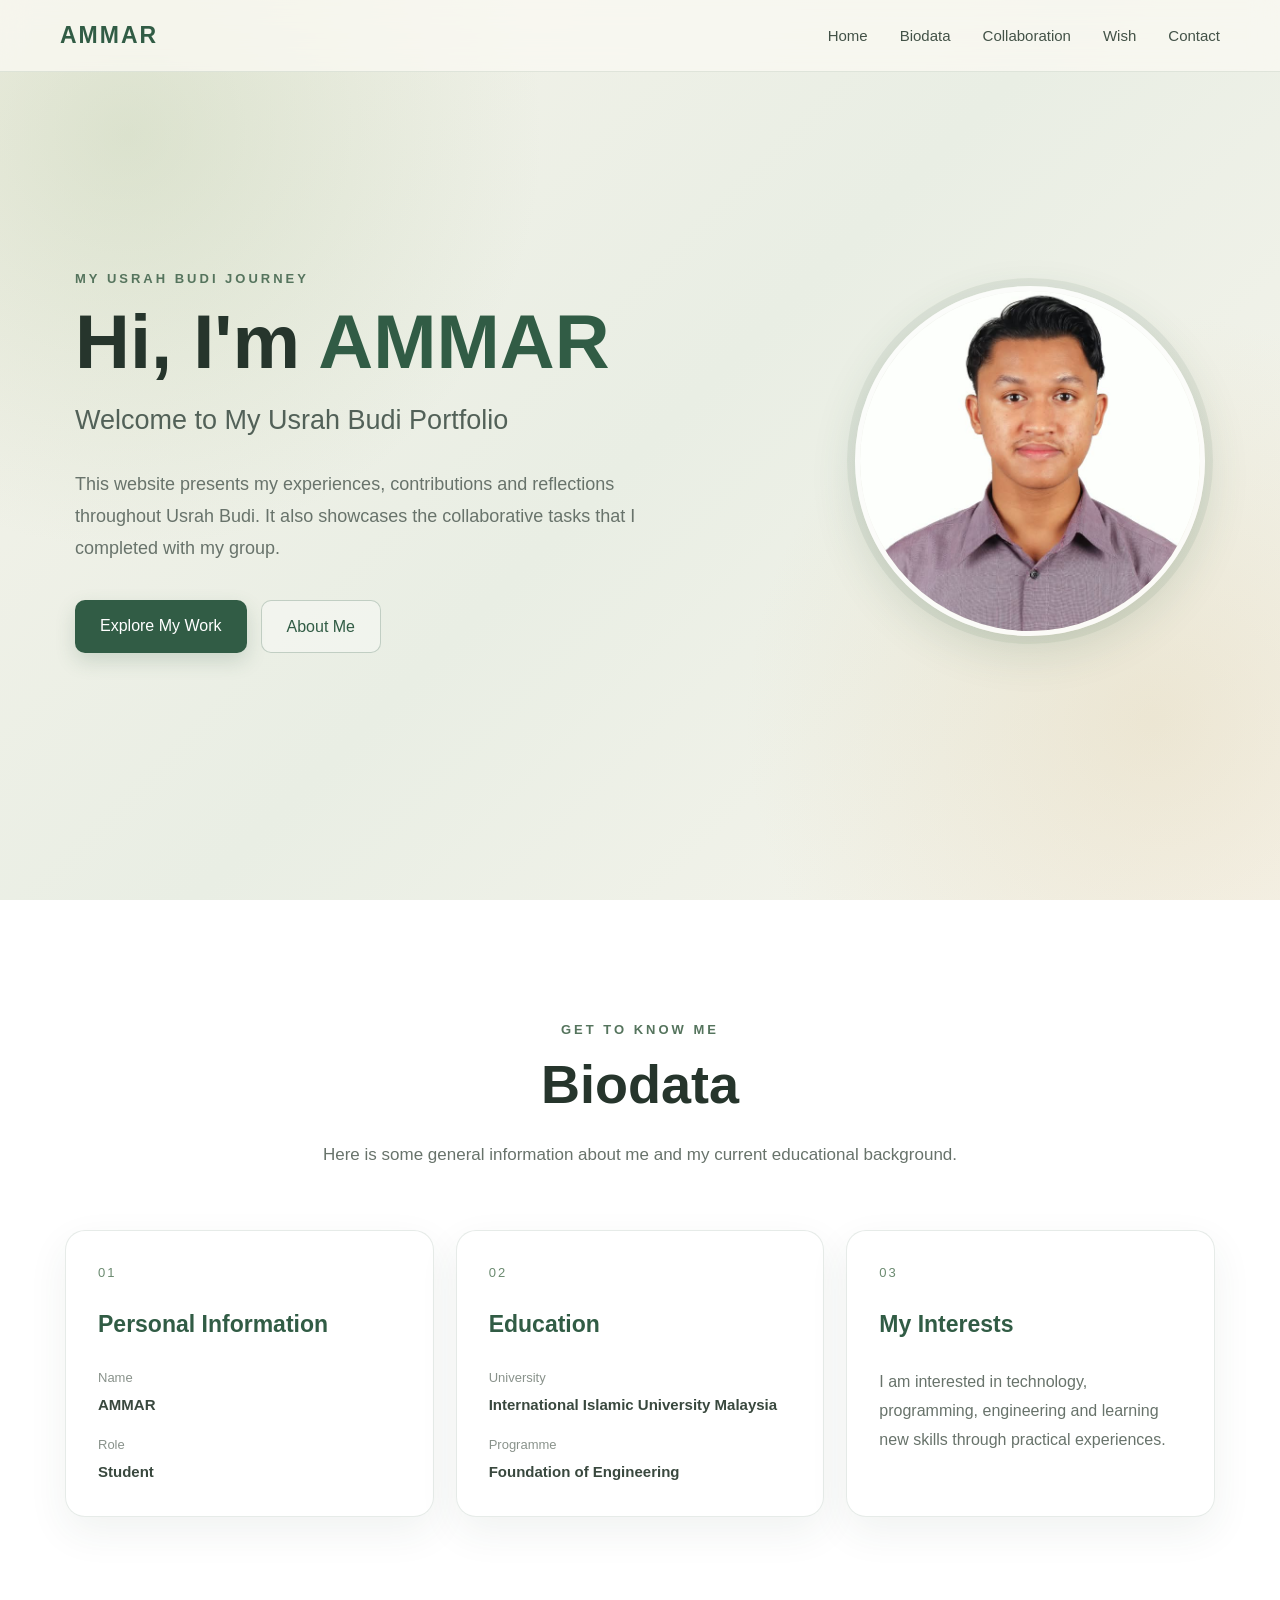
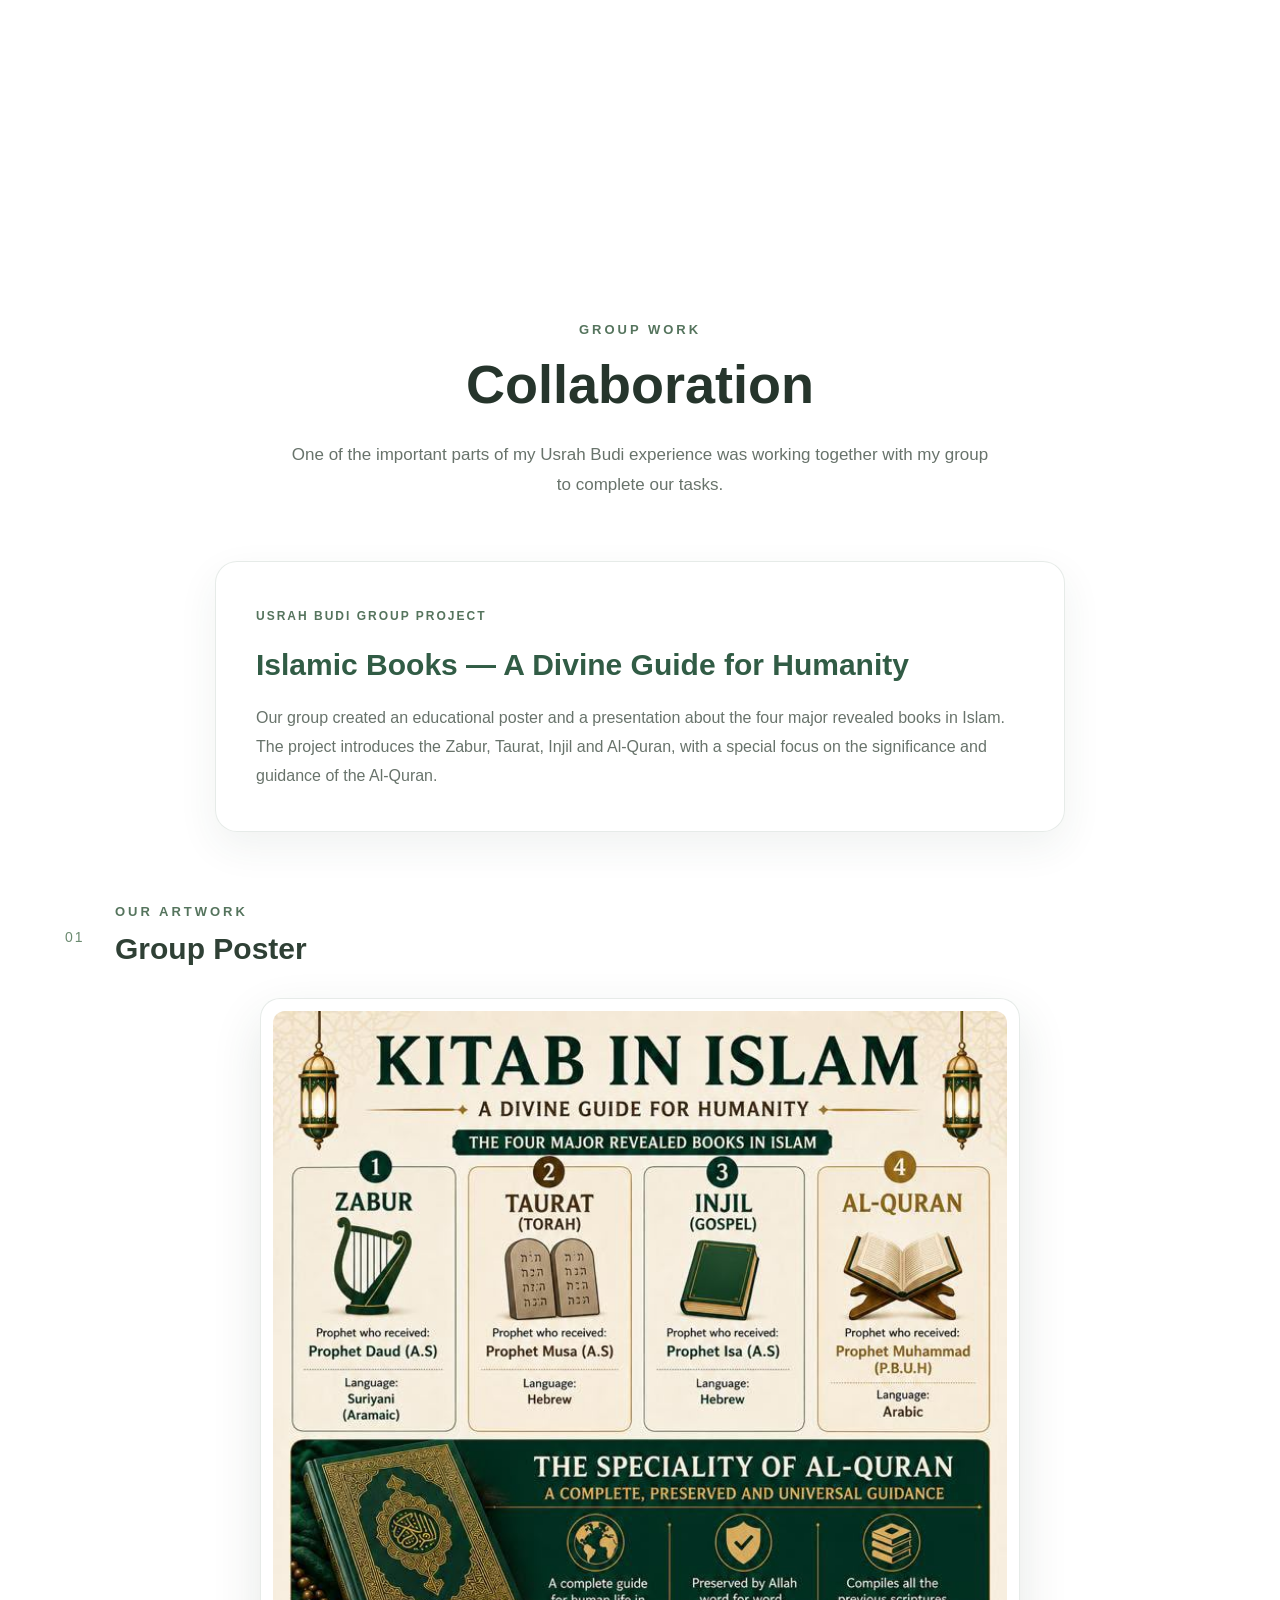
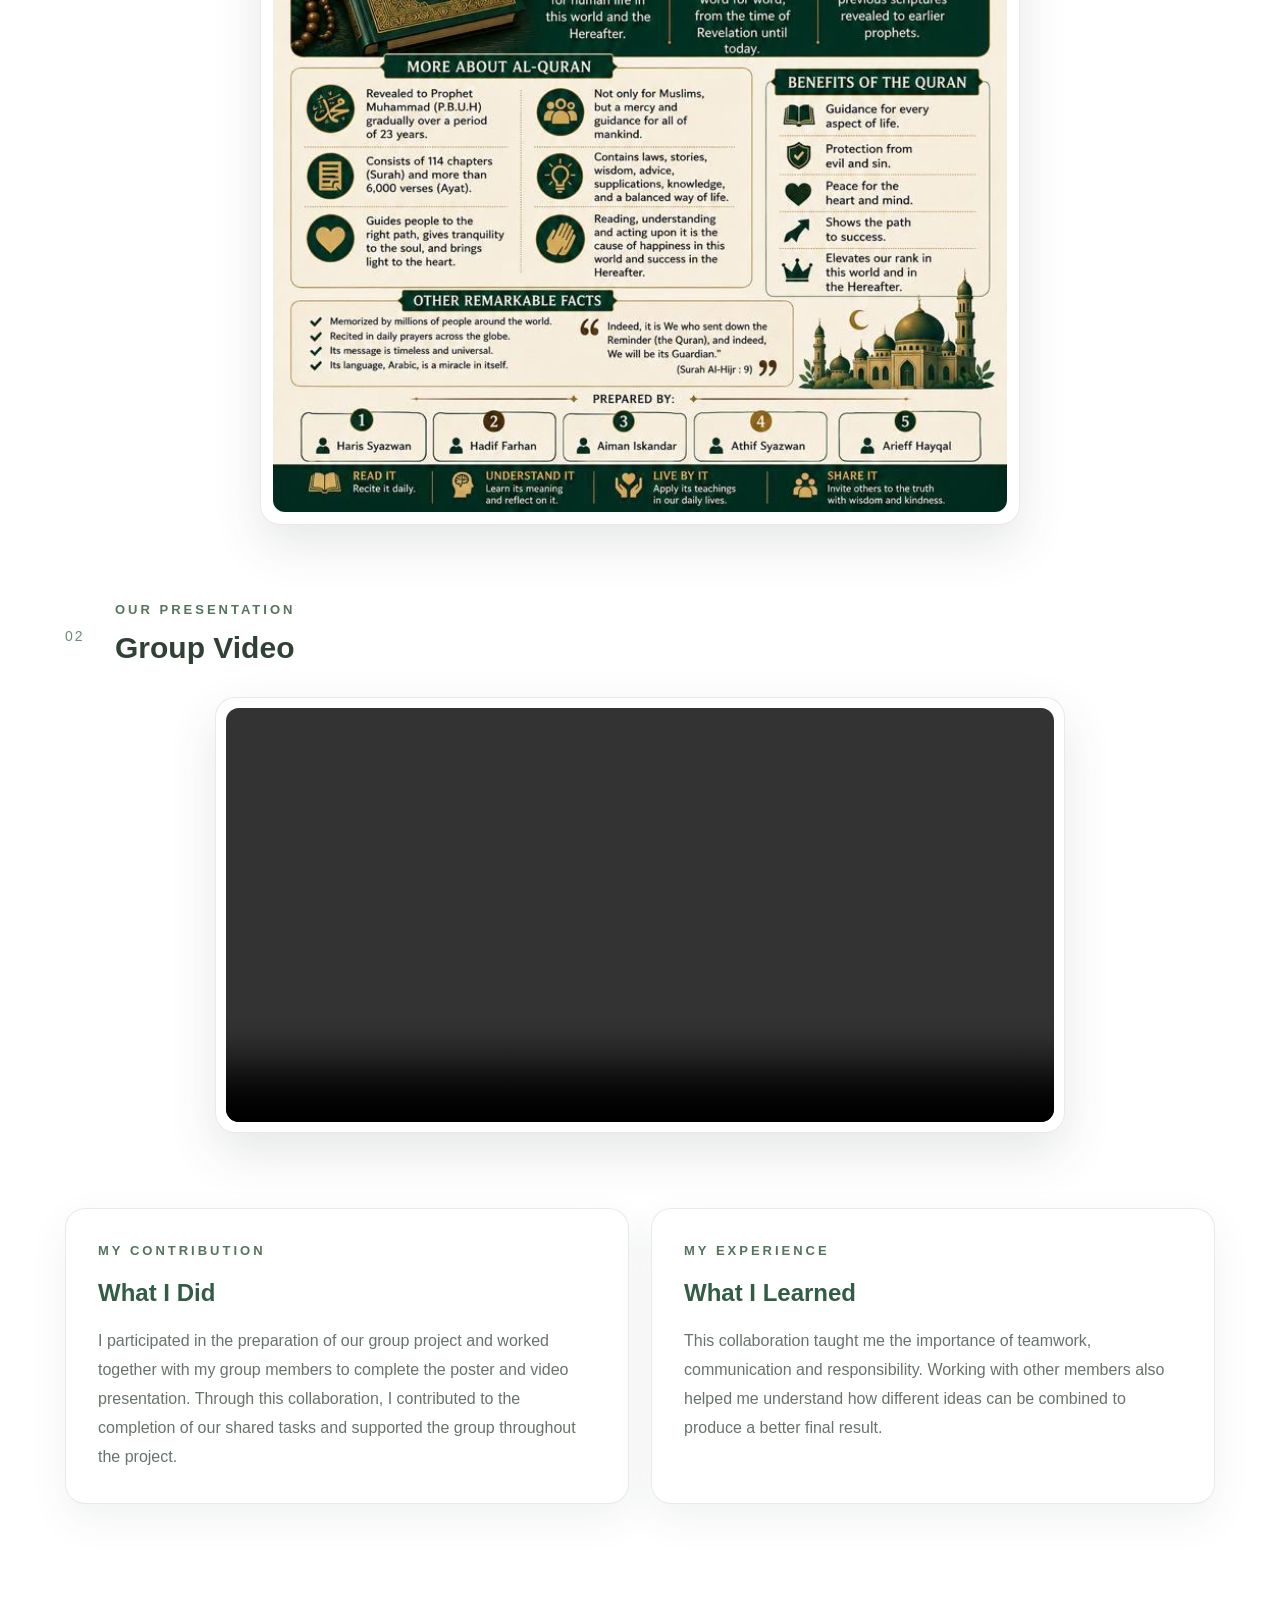
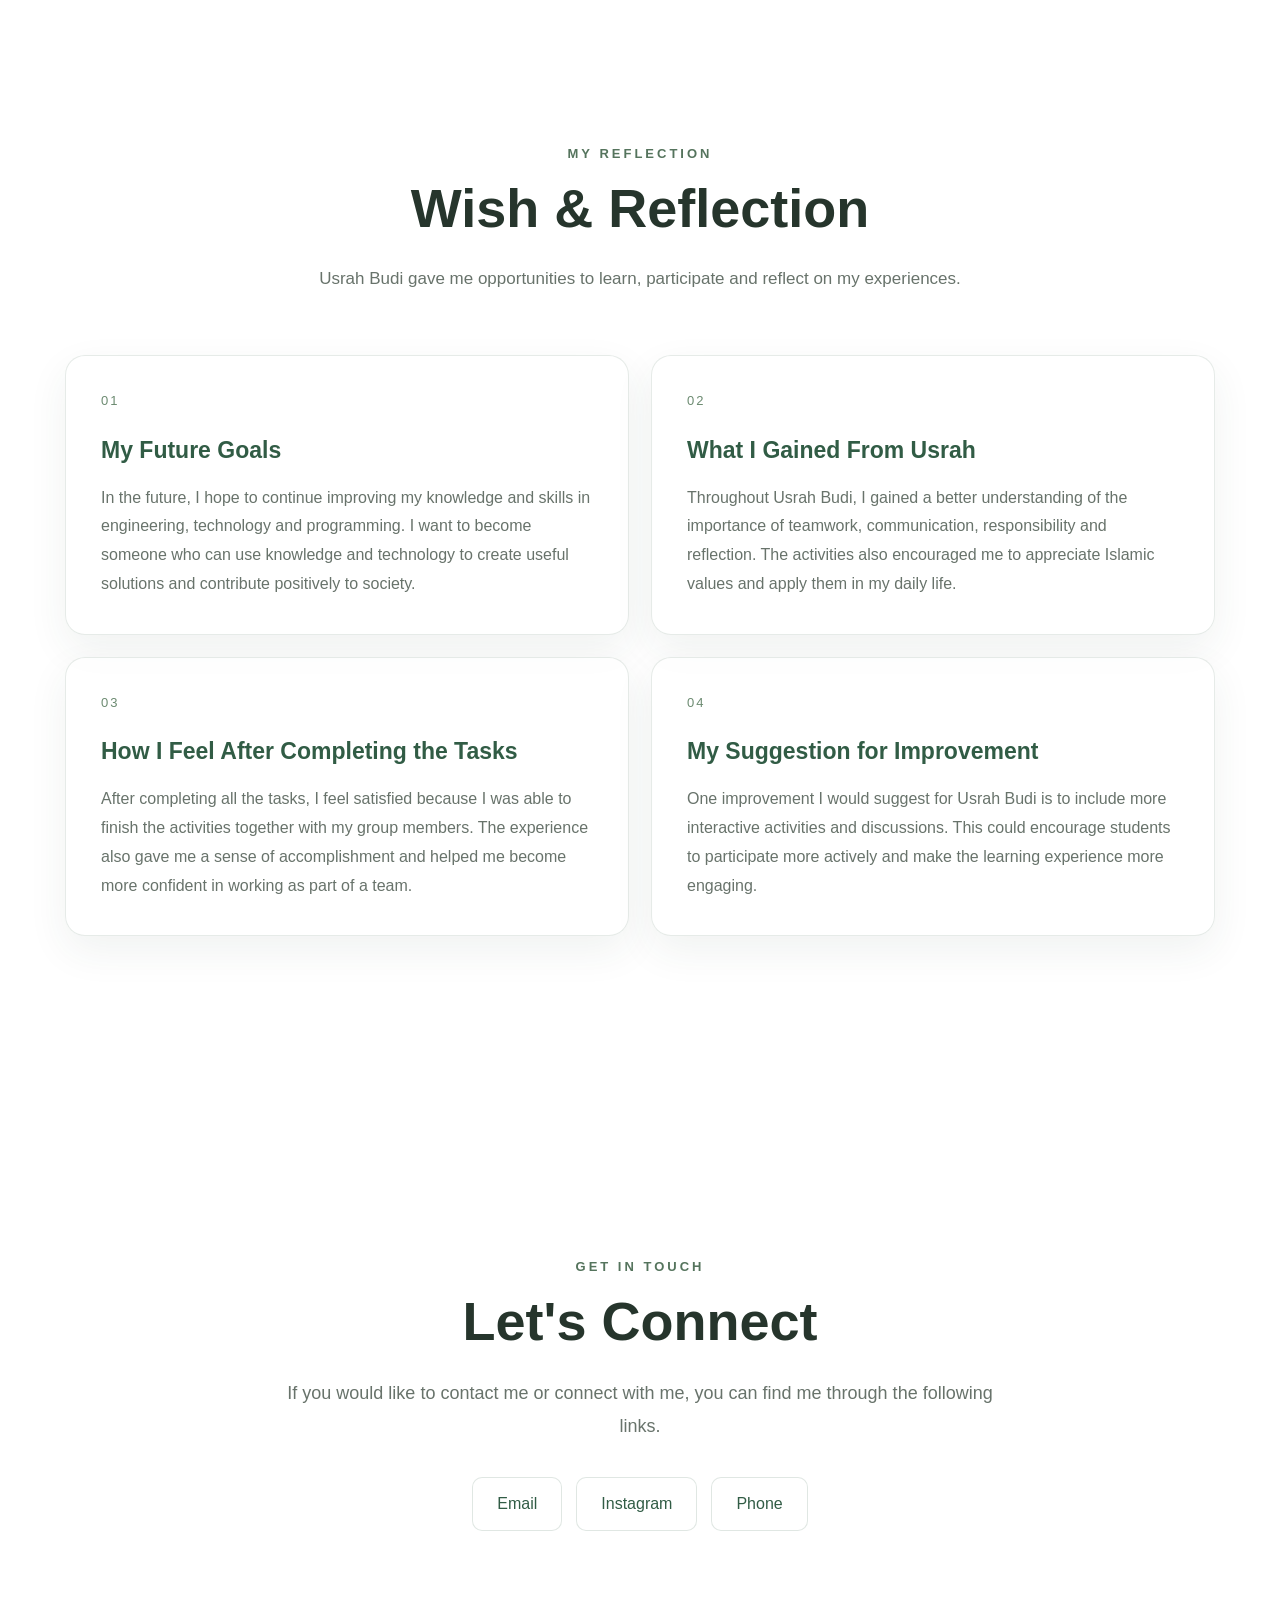
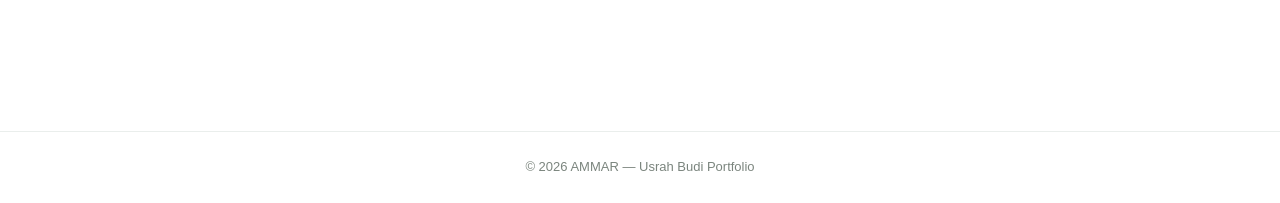
==== index.html @ 64fa0058 "usrah" ====
<!DOCTYPE html>
<html lang="en">

<head>

    <meta charset="UTF-8">

    <meta name="viewport" content="width=device-width, initial-scale=1.0">

    <title>AMMAR | Usrah Budi</title>

    <meta name="description"
          content="AMMAR's Usrah Budi portfolio showcasing collaboration, projects, experiences and reflections.">

    <link rel="stylesheet" href="style.css">

</head>

<body>

<!-- =========================
NAVBAR
========================= -->

<nav id="navbar">

    <div class="logo">
        AMMAR
    </div>

    <button class="menu-toggle" onclick="toggleMenu()" aria-label="Open navigation menu">
        ☰
    </button>

    <ul id="nav-menu">

        <li>
            <a href="#home">Home</a>
        </li>

        <li>
            <a href="#biodata">Biodata</a>
        </li>

        <li>
            <a href="#collaboration">Collaboration</a>
        </li>

        <li>
            <a href="#wish">Wish</a>
        </li>

        <li>
            <a href="#contact">Contact</a>
        </li>

    </ul>

</nav>


<!-- =========================
HOME
========================= -->

<section id="home">

    <div class="home-content">

        <p class="small-text">
            MY USRAH BUDI JOURNEY
        </p>

        <h1>
            Hi, I'm <span>AMMAR</span>
        </h1>

        <h2>
            Welcome to My Usrah Budi Portfolio
        </h2>

        <p class="description">
            This website presents my experiences, contributions and
            reflections throughout Usrah Budi. It also showcases the
            collaborative tasks that I completed with my group.
        </p>

        <div class="home-buttons">

            <a href="#collaboration" class="main-button">
                Explore My Work
            </a>

            <a href="#biodata" class="secondary-button">
                About Me
            </a>

        </div>

    </div>


    <!-- PROFILE IMAGE -->

    <div class="home-image">

        <div class="image-circle">

            <img src="profile.jpg" alt="Profile picture of AMMAR">

        </div>

    </div>

</section>


<!-- =========================
BIODATA
========================= -->

<section id="biodata" class="reveal">

    <div class="section-content">

        <p class="small-text">
            GET TO KNOW ME
        </p>

        <h1>
            Biodata
        </h1>

        <p class="section-intro">
            Here is some general information about me and my
            current educational background.
        </p>


        <div class="biodata-container">


            <!-- PERSONAL INFORMATION -->

            <div class="info-card">

                <div class="card-icon">
                    01
                </div>

                <h2>
                    Personal Information
                </h2>

                <div class="info-list">

                    <div class="info-item">

                        <span>Name</span>

                        <strong>
                            AMMAR
                        </strong>

                    </div>

                    <div class="info-item">

                        <span>Role</span>

                        <strong>
                            Student
                        </strong>

                    </div>

                </div>

            </div>


            <!-- EDUCATION -->

            <div class="info-card">

                <div class="card-icon">
                    02
                </div>

                <h2>
                    Education
                </h2>

                <div class="info-list">

                    <div class="info-item">

                        <span>University</span>

                        <strong>
                            International Islamic University Malaysia
                        </strong>

                    </div>

                    <div class="info-item">

                        <span>Programme</span>

                        <strong>
                            Foundation of Engineering
                        </strong>

                    </div>

                </div>

            </div>


            <!-- INTERESTS -->

            <div class="info-card">

                <div class="card-icon">
                    03
                </div>

                <h2>
                    My Interests
                </h2>

                <p>
                    I am interested in technology, programming,
                    engineering and learning new skills through
                    practical experiences.
                </p>

            </div>

        </div>

    </div>

</section>


<!-- =========================
COLLABORATION
========================= -->

<section id="collaboration" class="reveal">

    <div class="section-content">

        <p class="small-text">
            GROUP WORK
        </p>

        <h1>
            Collaboration
        </h1>

        <p class="section-intro">
            One of the important parts of my Usrah Budi experience
            was working together with my group to complete our tasks.
        </p>


        <!-- PROJECT INTRO -->

        <div class="collaboration-intro">

            <span class="project-label">
                USRAH BUDI GROUP PROJECT
            </span>

            <h2>
                Islamic Books — A Divine Guide for Humanity
            </h2>

            <p>
                Our group created an educational poster and a
                presentation about the four major revealed books
                in Islam. The project introduces the Zabur, Taurat,
                Injil and Al-Quran, with a special focus on the
                significance and guidance of the Al-Quran.
            </p>

        </div>


        <!-- POSTER -->

        <div class="work-block">

            <div class="work-heading">

                <span>
                    01
                </span>

                <div>

                    <p class="small-text">
                        OUR ARTWORK
                    </p>

                    <h2>
                        Group Poster
                    </h2>

                </div>

            </div>


            <div class="poster-container">

                <img
                    src="poster-usrah.jpeg"
                    alt="Group poster about the four major revealed books in Islam"
                >

            </div>

        </div>


        <!-- VIDEO -->

        <div class="work-block">

            <div class="work-heading">

                <span>
                    02
                </span>

                <div>

                    <p class="small-text">
                        OUR PRESENTATION
                    </p>

                    <h2>
                        Group Video
                    </h2>

                </div>

            </div>


            <div class="video-container">

                <video controls preload="metadata">

                    <source src="usrah-video.mp4" type="video/mp4">

                    Your browser does not support the video element.

                </video>

            </div>

        </div>


        <!-- CONTRIBUTION -->

        <div class="contribution-grid">


            <div class="reflection-card">

                <p class="small-text">
                    MY CONTRIBUTION
                </p>

                <h2>
                    What I Did
                </h2>

                <p>
                    I participated in the preparation of our group
                    project and worked together with my group members
                    to complete the poster and video presentation.
                    Through this collaboration, I contributed to
                    the completion of our shared tasks and supported
                    the group throughout the project.
                </p>

            </div>


            <div class="reflection-card">

                <p class="small-text">
                    MY EXPERIENCE
                </p>

                <h2>
                    What I Learned
                </h2>

                <p>
                    This collaboration taught me the importance of
                    teamwork, communication and responsibility.
                    Working with other members also helped me
                    understand how different ideas can be combined
                    to produce a better final result.
                </p>

            </div>

        </div>

    </div>

</section>


<!-- =========================
WISH & REFLECTION
========================= -->

<section id="wish" class="reveal">

    <div class="section-content">

        <p class="small-text">
            MY REFLECTION
        </p>

        <h1>
            Wish & Reflection
        </h1>

        <p class="section-intro">
            Usrah Budi gave me opportunities to learn, participate
            and reflect on my experiences.
        </p>


        <div class="wish-container">


            <!-- FUTURE GOALS -->

            <div class="wish-card">

                <div class="wish-number">
                    01
                </div>

                <h2>
                    My Future Goals
                </h2>

                <p>
                    In the future, I hope to continue improving my
                    knowledge and skills in engineering, technology
                    and programming. I want to become someone who
                    can use knowledge and technology to create useful
                    solutions and contribute positively to society.
                </p>

            </div>


            <!-- WHAT I GAINED -->

            <div class="wish-card">

                <div class="wish-number">
                    02
                </div>

                <h2>
                    What I Gained From Usrah
                </h2>

                <p>
                    Throughout Usrah Budi, I gained a better
                    understanding of the importance of teamwork,
                    communication, responsibility and reflection.
                    The activities also encouraged me to appreciate
                    Islamic values and apply them in my daily life.
                </p>

            </div>


            <!-- FEELING -->

            <div class="wish-card">

                <div class="wish-number">
                    03
                </div>

                <h2>
                    How I Feel After Completing the Tasks
                </h2>

                <p>
                    After completing all the tasks, I feel satisfied
                    because I was able to finish the activities
                    together with my group members. The experience
                    also gave me a sense of accomplishment and helped
                    me become more confident in working as part of a team.
                </p>

            </div>


            <!-- IMPROVEMENT -->

            <div class="wish-card">

                <div class="wish-number">
                    04
                </div>

                <h2>
                    My Suggestion for Improvement
                </h2>

                <p>
                    One improvement I would suggest for Usrah Budi
                    is to include more interactive activities and
                    discussions. This could encourage students to
                    participate more actively and make the learning
                    experience more engaging.
                </p>

            </div>

        </div>

    </div>

</section>


<!-- =========================
CONTACT
========================= -->

<section id="contact" class="reveal">

    <div class="contact-content">

        <p class="small-text">
            GET IN TOUCH
        </p>

        <h1>
            Let's Connect
        </h1>

        <p class="contact-description">
            If you would like to contact me or connect with me,
            you can find me through the following links.
        </p>


        <div class="contact-buttons">

            <a
                href="mailto:ammartharith@gmail.com"
                class="contact-button"
            >
                Email
            </a>


            <a
                href="https://www.instagram.com/ammrith_"
                class="contact-button"
                target="_blank"
                rel="noopener noreferrer"
            >
                Instagram
            </a>


            <a
                href="tel:+60148495315"
                class="contact-button"
            >
                Phone
            </a>

        </div>

    </div>

</section>


<!-- =========================
FOOTER
========================= -->

<footer>

    <p>
        © 2026 AMMAR — Usrah Budi Portfolio
    </p>

</footer>


<script src="script.js"></script>

</body>

</html>
---- style.css ----
/* =========================
RESET
========================= */

* {
    margin: 0;
    padding: 0;
    box-sizing: border-box;
}


html {
    scroll-behavior: smooth;
}


body {

    background:
        radial-gradient(
            circle at 10% 15%,
            rgba(176, 196, 155, 0.35),
            transparent 30%
        ),

        radial-gradient(
            circle at 90% 80%,
            rgba(218, 196, 150, 0.28),
            transparent 30%
        ),

        linear-gradient(
            135deg,
            #f5f3ea,
            #e9eee4,
            #f7f5ed
        );

    background-attachment: fixed;

    color: #26352c;

    font-family:
        Arial,
        Helvetica,
        sans-serif;

    line-height: 1.6;
}


/* =========================
NAVBAR
========================= */

nav {

    height: 72px;

    background: rgba(250, 249, 243, 0.78);

    display: flex;

    align-items: center;

    justify-content: space-between;

    padding: 0 60px;

    position: sticky;

    top: 0;

    z-index: 1000;

    backdrop-filter: blur(14px);

    border-bottom:
        1px solid rgba(49, 92, 69, 0.12);

    transition: 0.3s ease;
}


nav.scrolled {

    background:
        rgba(247, 246, 239, 0.94);

    box-shadow:
        0 8px 30px rgba(40, 60, 45, 0.08);
}


.logo {

    color: #315c45;

    font-size: 23px;

    font-weight: 800;

    letter-spacing: 2px;
}


nav ul {

    display: flex;

    gap: 32px;

    list-style: none;
}


nav a {

    color: #435247;

    text-decoration: none;

    font-size: 15px;

    font-weight: 500;

    transition: 0.3s ease;

    position: relative;
}


nav a::after {

    content: "";

    position: absolute;

    width: 0;

    height: 2px;

    left: 0;

    bottom: -7px;

    background: #315c45;

    transition: 0.3s ease;
}


nav a:hover {

    color: #315c45;
}


nav a:hover::after {

    width: 100%;
}


/* =========================
GENERAL
========================= */

section {

    min-height: 100vh;

    padding:
        120px 60px;

    text-align: center;
}


.section-content {

    max-width: 1150px;

    margin: auto;
}


section h1 {

    font-size: 54px;

    line-height: 1.15;

    margin-bottom: 25px;

    color: #26352c;
}


.small-text {

    font-size: 13px;

    letter-spacing: 3px;

    color: #55745d;

    font-weight: 700;

    margin-bottom: 12px;
}


.section-intro {

    max-width: 700px;

    margin:
        0 auto 60px;

    color: #68736b;

    font-size: 17px;

    line-height: 1.8;
}


/* =========================
HOME
========================= */

#home {

    min-height:
        calc(100vh - 72px);

    max-width: 1250px;

    margin: auto;

    display: flex;

    justify-content: space-between;

    align-items: center;

    gap: 90px;

    text-align: left;

    padding-top: 70px;
}


.home-content {

    flex: 1;

    max-width: 700px;
}


.home-content h1 {

    font-size: 76px;

    line-height: 1.05;

    margin-bottom: 18px;
}


.home-content h1 span {

    color: #315c45;
}


.home-content h2 {

    font-size: 27px;

    font-weight: 500;

    color: #526158;

    margin-bottom: 25px;
}


.description {

    max-width: 620px;

    font-size: 18px;

    line-height: 1.8;

    color: #68736b;

    margin-bottom: 35px;
}


/* =========================
HOME BUTTONS
========================= */

.home-buttons {

    display: flex;

    gap: 14px;

    flex-wrap: wrap;
}


.main-button,
.secondary-button {

    display: inline-block;

    padding:
        13px 25px;

    border-radius: 10px;

    text-decoration: none;

    font-size: 16px;

    transition: 0.3s ease;
}


.main-button {

    background: #315c45;

    color: white;

    box-shadow:
        0 8px 20px rgba(49, 92, 69, 0.18);
}


.main-button:hover {

    transform: translateY(-4px);

    background: #264b38;
}


.secondary-button {

    border:
        1px solid rgba(49, 92, 69, 0.25);

    color: #315c45;

    background:
        rgba(255, 255, 255, 0.35);
}


.secondary-button:hover {

    transform: translateY(-4px);

    background:
        rgba(255, 255, 255, 0.7);
}


/* =========================
PROFILE IMAGE
========================= */

.home-image {

    flex:
        0 0 350px;
}


.image-circle {

    width: 350px;

    height: 350px;

    border-radius: 50%;

    overflow: hidden;

    border:
        5px solid rgba(255, 255, 255, 0.8);

    box-shadow:

        0 15px 45px
        rgba(49, 92, 69, 0.16),

        0 0 0 8px
        rgba(49, 92, 69, 0.08);
}


.image-circle img {

    width: 100%;

    height: 100%;

    display: block;

    object-fit: cover;
}


/* =========================
BIODATA
========================= */

#biodata {

    background:
        rgba(255, 255, 255, 0.18);
}


.biodata-container {

    display: grid;

    grid-template-columns:
        repeat(3, 1fr);

    gap: 22px;

    text-align: left;
}


.info-card {

    padding: 32px;

    min-height: 270px;

    background:
        rgba(255, 255, 255, 0.62);

    border:
        1px solid rgba(49, 92, 69, 0.12);

    border-radius: 20px;

    box-shadow:
        0 15px 40px
        rgba(45, 65, 50, 0.07);

    backdrop-filter: blur(12px);

    transition: 0.35s ease;
}


.info-card:hover {

    transform:
        translateY(-7px);

    box-shadow:
        0 20px 45px
        rgba(45, 65, 50, 0.11);
}


.card-icon {

    color: #6b8a70;

    font-size: 13px;

    letter-spacing: 2px;

    margin-bottom: 22px;
}


.info-card h2 {

    color: #315c45;

    font-size: 23px;

    margin-bottom: 25px;
}


.info-card p {

    color: #68736b;

    line-height: 1.8;
}


.info-list {

    display: flex;

    flex-direction: column;

    gap: 18px;
}


.info-item {

    display: flex;

    flex-direction: column;

    gap: 4px;
}


.info-item span {

    font-size: 13px;

    color: #89928b;
}


.info-item strong {

    color: #39483e;

    font-size: 15px;
}


/* =========================
COLLABORATION
========================= */

#collaboration {

    background:
        rgba(255, 255, 255, 0.25);
}


.collaboration-intro {

    max-width: 850px;

    margin:
        0 auto 70px;

    padding: 40px;

    text-align: left;

    background:
        rgba(255, 255, 255, 0.65);

    border:
        1px solid rgba(49, 92, 69, 0.12);

    border-radius: 22px;

    box-shadow:
        0 15px 40px
        rgba(45, 65, 50, 0.07);
}


.project-label {

    display: inline-block;

    font-size: 12px;

    letter-spacing: 2px;

    color: #55745d;

    margin-bottom: 15px;

    font-weight: 700;
}


.collaboration-intro h2 {

    font-size: 30px;

    color: #315c45;

    margin-bottom: 15px;
}


.collaboration-intro p {

    color: #68736b;

    line-height: 1.8;
}


/* =========================
WORK BLOCK
========================= */

.work-block {

    margin-bottom: 75px;

    text-align: left;
}


.work-heading {

    display: flex;

    align-items: center;

    gap: 20px;

    margin-bottom: 25px;
}


.work-heading > span {

    font-size: 14px;

    color: #6b8a70;

    letter-spacing: 2px;

    min-width: 30px;
}


.work-heading .small-text {

    margin-bottom: 3px;
}


.work-heading h2 {

    font-size: 30px;

    color: #2f4035;
}


/* =========================
POSTER
========================= */

.poster-container {

    width: 100%;

    max-width: 760px;

    margin: auto;

    padding: 12px;

    background:
        rgba(255, 255, 255, 0.7);

    border:
        1px solid rgba(49, 92, 69, 0.12);

    border-radius: 20px;

    box-shadow:
        0 20px 50px
        rgba(45, 65, 50, 0.12);
}


.poster-container img {

    width: 100%;

    height: auto;

    display: block;

    border-radius: 12px;
}


/* =========================
VIDEO
========================= */

.video-container {

    max-width: 850px;

    margin: auto;

    padding: 10px;

    background:
        rgba(255, 255, 255, 0.7);

    border:
        1px solid rgba(49, 92, 69, 0.12);

    border-radius: 20px;

    box-shadow:
        0 20px 50px
        rgba(45, 65, 50, 0.12);
}


.video-container video {

    width: 100%;

    display: block;

    border-radius: 13px;

    background: #dfe5dd;
}


/* =========================
CONTRIBUTION
========================= */

.contribution-grid {

    display: grid;

    grid-template-columns:
        repeat(2, 1fr);

    gap: 22px;

    text-align: left;
}


.reflection-card {

    padding: 32px;

    background:
        rgba(255, 255, 255, 0.65);

    border:
        1px solid rgba(49, 92, 69, 0.12);

    border-radius: 20px;

    box-shadow:
        0 15px 40px
        rgba(45, 65, 50, 0.07);
}


.reflection-card h2 {

    color: #315c45;

    margin-bottom: 15px;
}


.reflection-card p:last-child {

    color: #68736b;

    line-height: 1.8;
}


/* =========================
WISH
========================= */

.wish-container {

    display: grid;

    grid-template-columns:
        repeat(2, 1fr);

    gap: 22px;

    text-align: left;
}


.wish-card {

    padding: 35px;

    background:
        rgba(255, 255, 255, 0.63);

    border:
        1px solid rgba(49, 92, 69, 0.12);

    border-radius: 20px;

    box-shadow:
        0 15px 40px
        rgba(45, 65, 50, 0.07);

    transition: 0.3s ease;
}


.wish-card:hover {

    transform:
        translateY(-6px);
}


.wish-number {

    color: #6b8a70;

    font-size: 13px;

    letter-spacing: 2px;

    margin-bottom: 20px;
}


.wish-card h2 {

    color: #315c45;

    font-size: 23px;

    margin-bottom: 15px;
}


.wish-card p {

    color: #68736b;

    line-height: 1.8;
}


/* =========================
CONTACT
========================= */

#contact {

    min-height: 75vh;

    display: flex;

    align-items: center;

    justify-content: center;
}


.contact-content {

    max-width: 750px;

    margin: auto;
}


.contact-description {

    color: #68736b;

    font-size: 18px;

    line-height: 1.8;

    margin-bottom: 35px;
}


.contact-buttons {

    display: flex;

    justify-content: center;

    align-items: center;

    flex-wrap: wrap;

    gap: 14px;
}


.contact-button {

    display: inline-block;

    padding:
        13px 24px;

    background:
        rgba(255, 255, 255, 0.6);

    border:
        1px solid rgba(49, 92, 69, 0.15);

    border-radius: 10px;

    color: #315c45;

    text-decoration: none;

    transition: 0.3s ease;
}


.contact-button:hover {

    transform:
        translateY(-5px);

    background:
        #315c45;

    color: white;

    box-shadow:
        0 10px 25px
        rgba(49, 92, 69, 0.16);
}


/* =========================
FOOTER
========================= */

footer {

    padding: 25px;

    text-align: center;

    color: #7b857e;

    font-size: 13px;

    border-top:
        1px solid rgba(49, 92, 69, 0.1);
}


/* =========================
SCROLL ANIMATION
========================= */

.reveal {

    opacity: 0;

    transform:
        translateY(45px);

    transition:
        opacity 0.8s ease,
        transform 0.8s ease;
}


.reveal.active {

    opacity: 1;

    transform:
        translateY(0);
}


/* =========================
MOBILE MENU
========================= */

.menu-toggle {

    display: none;

    background: transparent;

    border: none;

    color: #315c45;

    font-size: 28px;

    cursor: pointer;
}


/* =========================
TABLET
========================= */

@media (max-width: 1000px) {

    nav {

        padding:
            0 30px;
    }


    #home {

        gap: 50px;
    }


    .home-content h1 {

        font-size: 60px;
    }


    .home-image {

        flex:
            0 0 280px;
    }


    .image-circle {

        width: 280px;

        height: 280px;
    }


    .biodata-container {

        grid-template-columns:
            1fr;
    }

}


/* =========================
MOBILE
========================= */

@media (max-width: 750px) {

    nav {

        height: 68px;

        padding:
            0 20px;
    }


    .menu-toggle {

        display: block;
    }


    nav ul {

        display: none;

        position: absolute;

        top: 68px;

        left: 0;

        width: 100%;

        flex-direction: column;

        gap: 0;

        background:
            rgba(247, 246, 239, 0.97);

        backdrop-filter:
            blur(14px);

        padding:
            8px 0;

        border-bottom:
            1px solid rgba(49, 92, 69, 0.12);
    }


    nav ul.active {

        display: flex;
    }


    nav ul li {

        width: 100%;

        text-align: center;
    }


    nav ul li a {

        display: block;

        padding: 14px;

        font-size: 16px;
    }


    section {

        padding:
            90px 20px;
    }


    section h1 {

        font-size: 42px;
    }


    .section-intro {

        font-size: 16px;

        margin-bottom: 45px;
    }


    /* HOME */

    #home {

        min-height:
            calc(100vh - 68px);

        flex-direction:
            column-reverse;

        justify-content:
            center;

        text-align:
            center;

        gap: 40px;

        padding-top:
            60px;
    }


    .home-content h1 {

        font-size: 50px;
    }


    .home-content h2 {

        font-size: 21px;
    }


    .description {

        font-size: 16px;

        margin-left:
            auto;

        margin-right:
            auto;
    }


    .home-buttons {

        justify-content:
            center;
    }


    .home-image {

        flex: none;
    }


    .image-circle {

        width: 220px;

        height: 220px;
    }


    /* BIODATA */

    .biodata-container {

        grid-template-columns:
            1fr;
    }


    /* COLLABORATION */

    .collaboration-intro {

        padding: 27px;
    }


    .collaboration-intro h2 {

        font-size: 24px;
    }


    .work-heading h2 {

        font-size: 24px;
    }


    .poster-container {

        padding: 7px;

        border-radius: 15px;
    }


    .video-container {

        padding: 7px;

        border-radius: 15px;
    }


    /* CONTRIBUTION */

    .contribution-grid {

        grid-template-columns:
            1fr;
    }


    /* WISH */

    .wish-container {

        grid-template-columns:
            1fr;
    }


    /* CONTACT */

    .contact-description {

        font-size: 16px;
    }

}


/* =========================
SMALL MOBILE
========================= */

@media (max-width: 420px) {

    .home-content h1 {

        font-size: 43px;
    }


    section h1 {

        font-size: 36px;
    }


    .main-button,
    .secondary-button,
    .contact-button {

        width: 100%;

        text-align: center;
    }


    .home-buttons {

        flex-direction: column;
    }

}
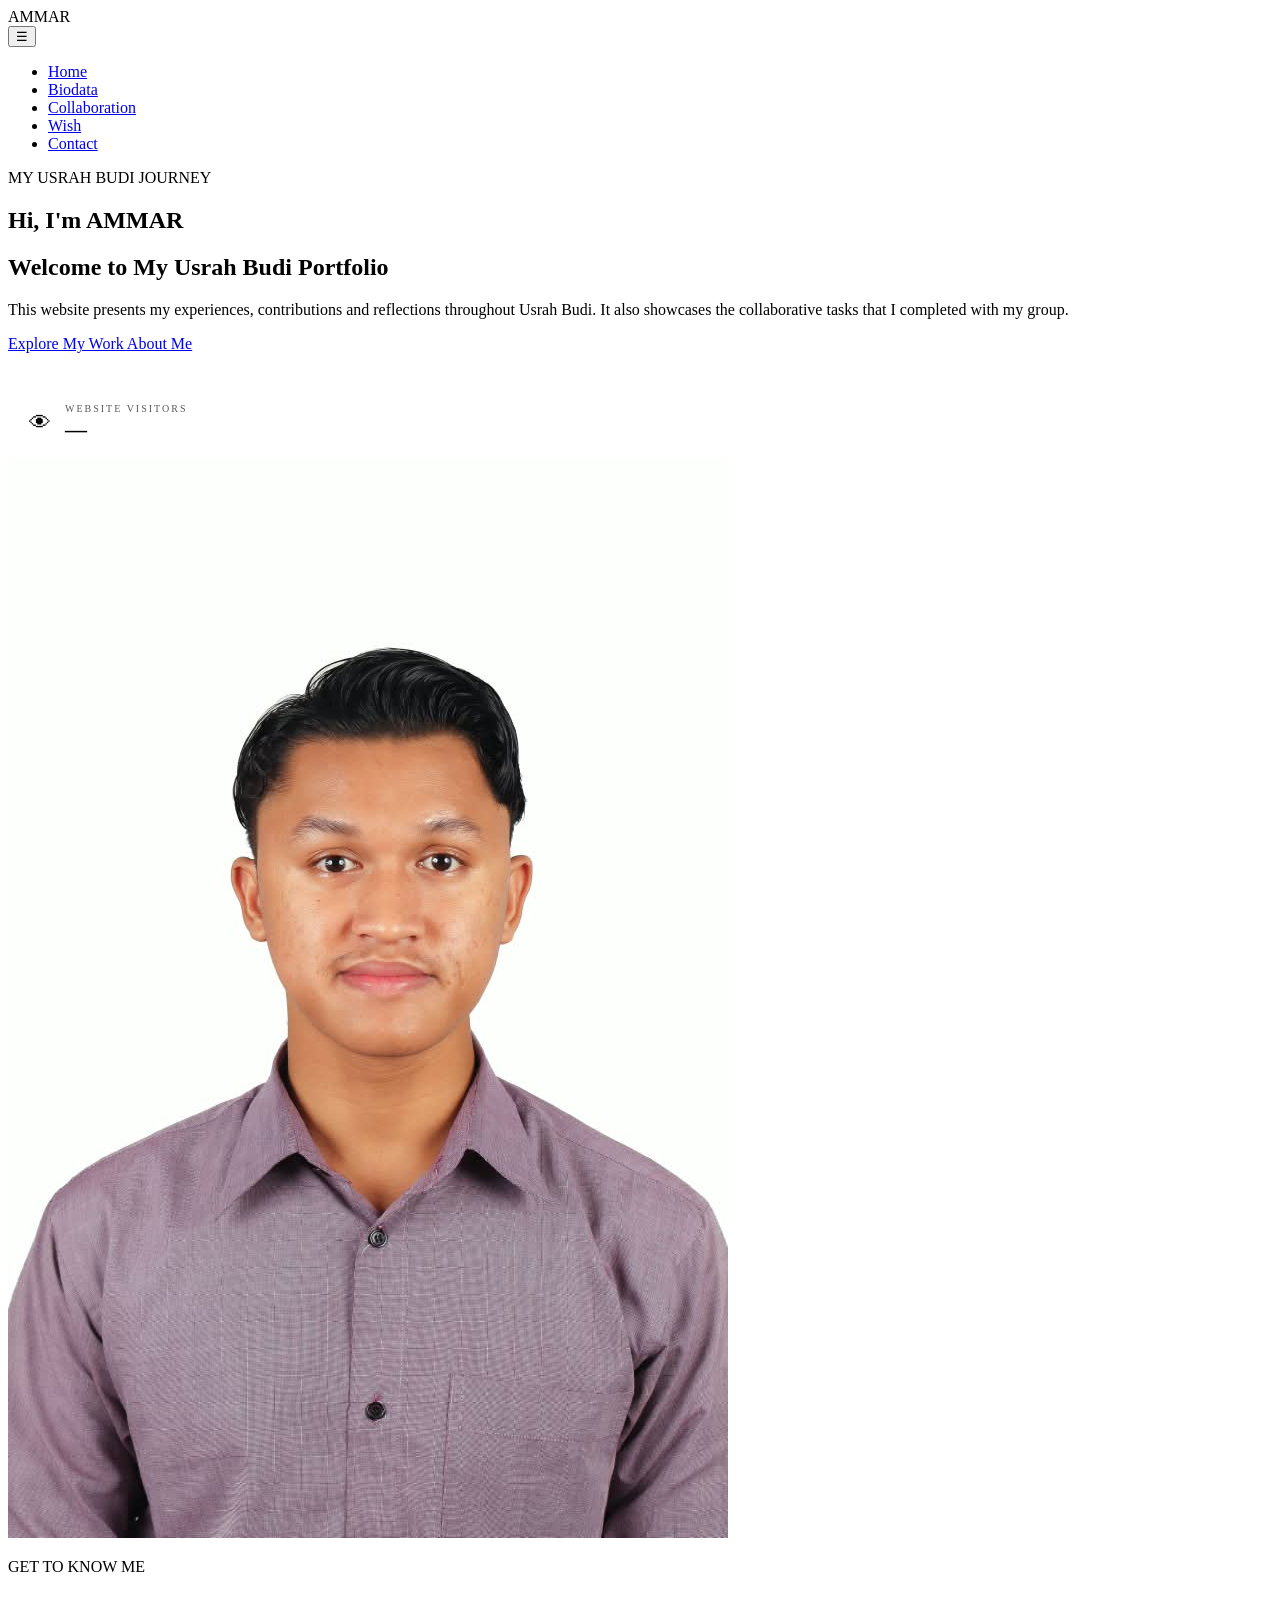
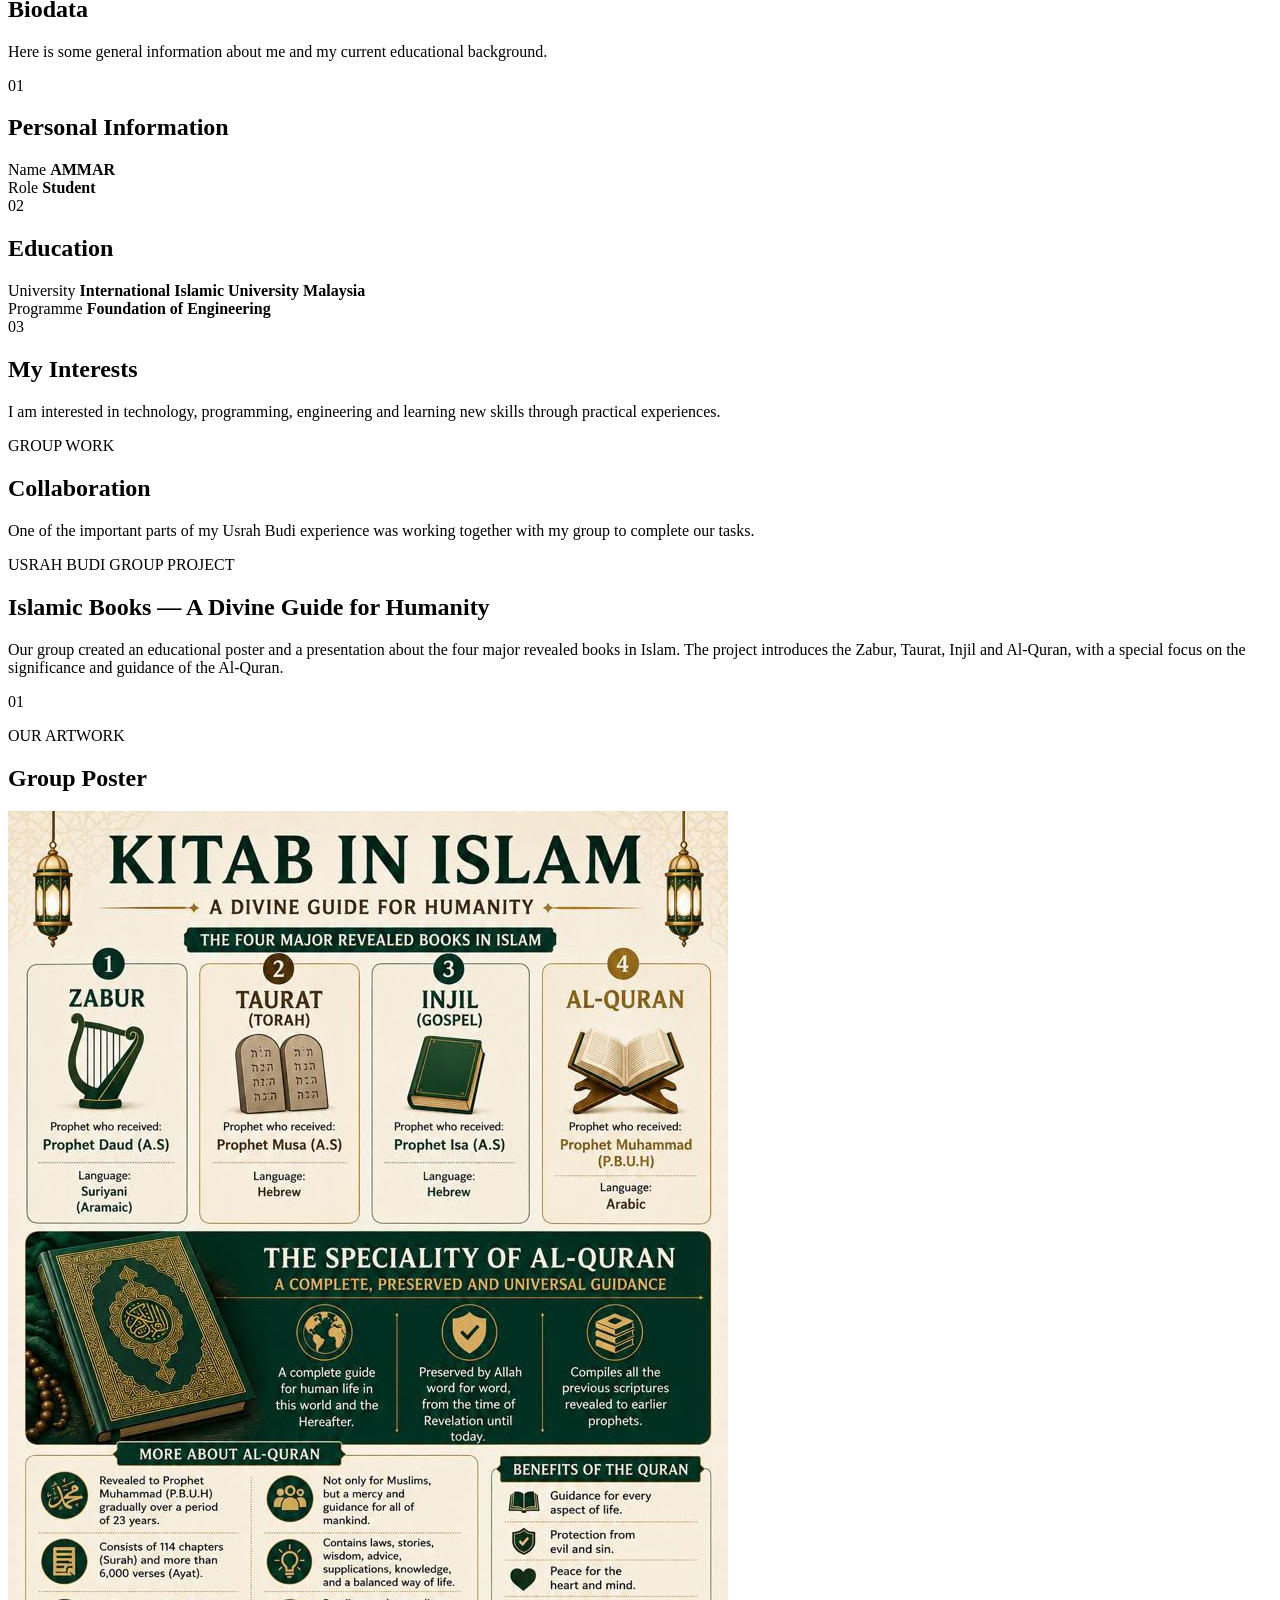
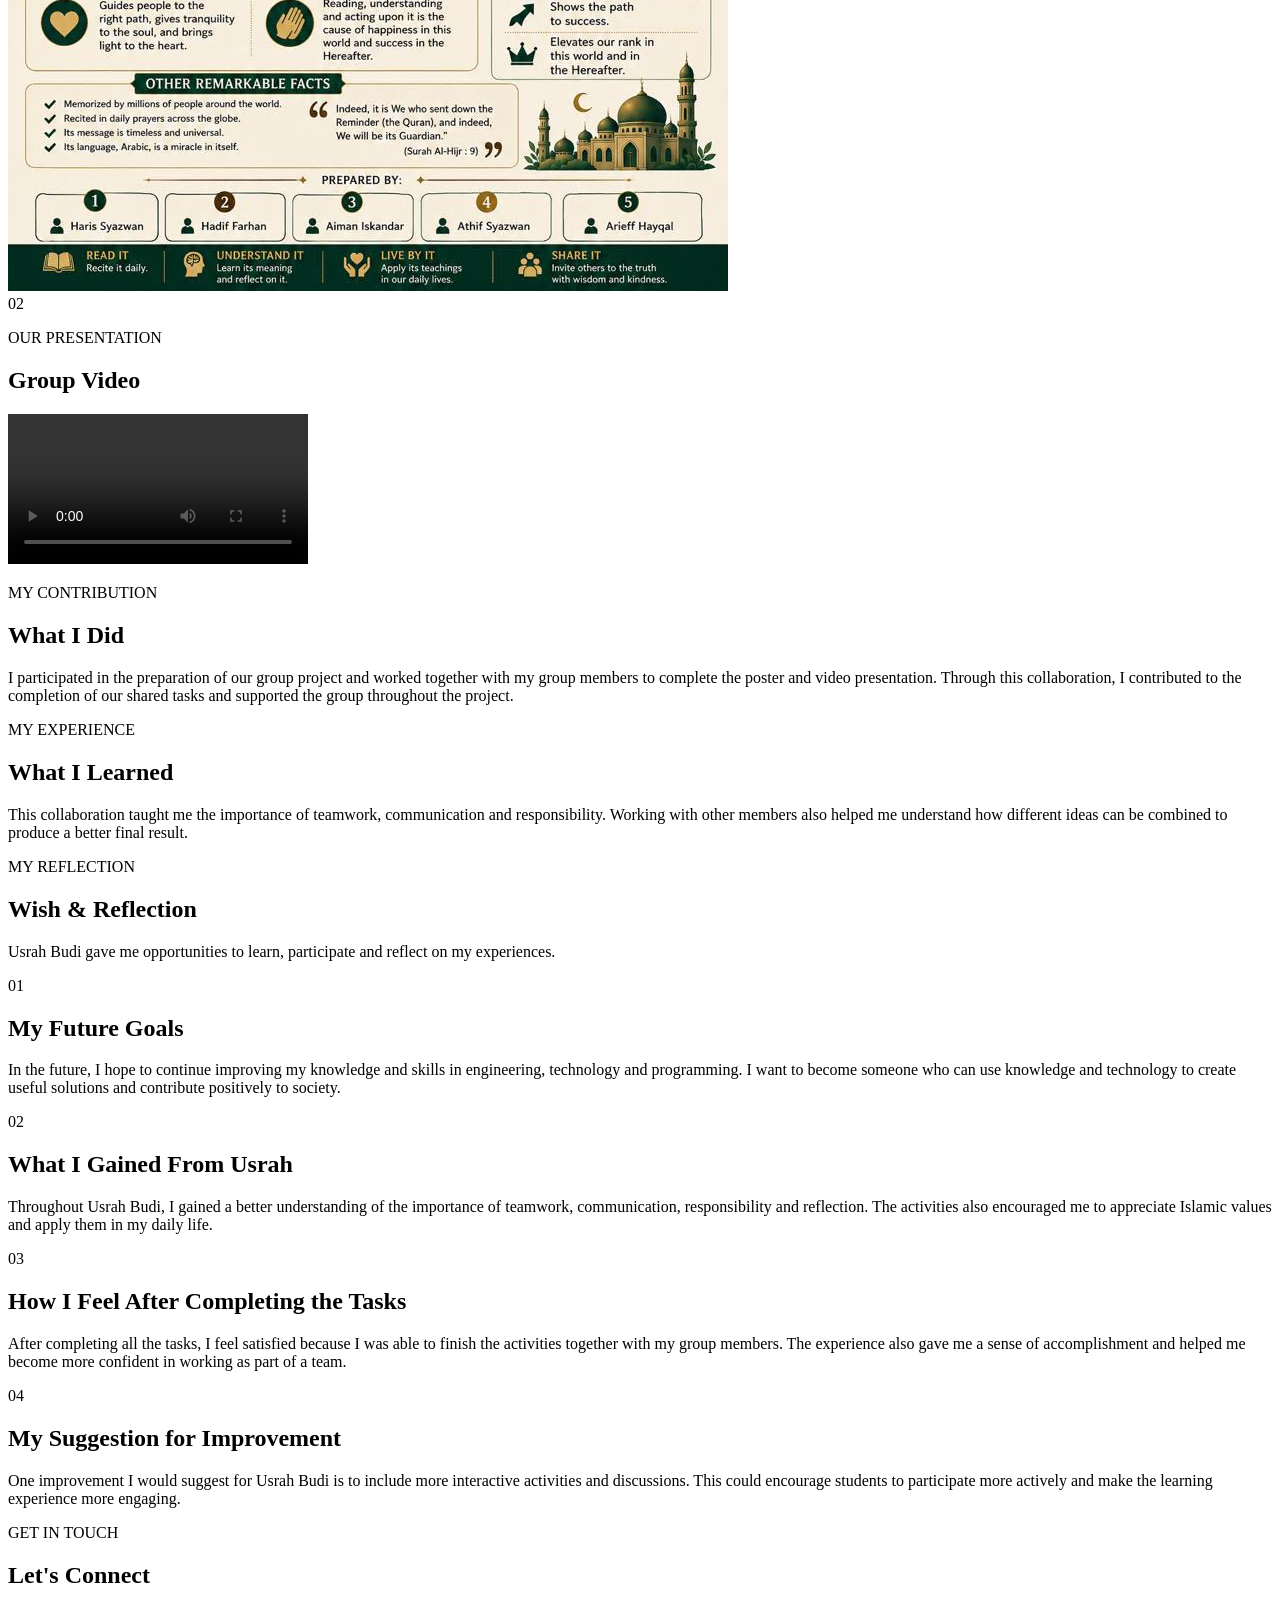
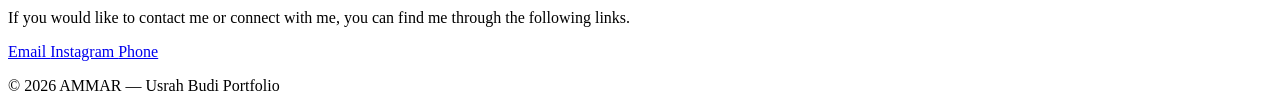
==== commit 9eee6361: "lol" ====
--- a/index.html
+++ b/index.html
@@ -97,6 +97,25 @@
 
         </div>
 
+
+        <!-- VISITOR COUNTER -->
+
+        <div class="visitor-counter">
+
+            <span class="visitor-icon">👁</span>
+
+            <div>
+                <span class="visitor-label">
+                    WEBSITE VISITORS
+                </span>
+
+                <strong id="visitor-count">
+                    Loading...
+                </strong>
+            </div>
+
+        </div>
+
     </div>
 
 
@@ -140,8 +159,6 @@
         <div class="biodata-container">
 
 
-            <!-- PERSONAL INFORMATION -->
-
             <div class="info-card">
 
                 <div class="card-icon">
@@ -179,8 +196,6 @@
             </div>
 
 
-            <!-- EDUCATION -->
-
             <div class="info-card">
 
                 <div class="card-icon">
@@ -217,8 +232,6 @@
 
             </div>
 
-
-            <!-- INTERESTS -->
 
             <div class="info-card">
 
@@ -266,8 +279,6 @@
             was working together with my group to complete our tasks.
         </p>
 
-
-        <!-- PROJECT INTRO -->
 
         <div class="collaboration-intro">
 
@@ -290,8 +301,6 @@
         </div>
 
 
-        <!-- POSTER -->
-
         <div class="work-block">
 
             <div class="work-heading">
@@ -327,8 +336,6 @@
         </div>
 
 
-        <!-- VIDEO -->
-
         <div class="work-block">
 
             <div class="work-heading">
@@ -366,8 +373,6 @@
 
         </div>
 
-
-        <!-- CONTRIBUTION -->
 
         <div class="contribution-grid">
 
@@ -446,8 +451,6 @@
         <div class="wish-container">
 
 
-            <!-- FUTURE GOALS -->
-
             <div class="wish-card">
 
                 <div class="wish-number">
@@ -469,8 +472,6 @@
             </div>
 
 
-            <!-- WHAT I GAINED -->
-
             <div class="wish-card">
 
                 <div class="wish-number">
@@ -492,8 +493,6 @@
             </div>
 
 
-            <!-- FEELING -->
-
             <div class="wish-card">
 
                 <div class="wish-number">
@@ -514,8 +513,6 @@
 
             </div>
 
-
-            <!-- IMPROVEMENT -->
 
             <div class="wish-card">
 
--- a/style.css
+++ b/style.css
@@ -1,1345 +1,432 @@
 /* =========================
-RESET
+MOBILE RESPONSIVE
 ========================= */
 
-* {
-    margin: 0;
-    padding: 0;
-    box-sizing: border-box;
-}
-
-
-html {
-    scroll-behavior: smooth;
-}
-
-
-body {
-
-    background:
-        radial-gradient(
-            circle at 10% 15%,
-            rgba(176, 196, 155, 0.35),
-            transparent 30%
-        ),
-
-        radial-gradient(
-            circle at 90% 80%,
-            rgba(218, 196, 150, 0.28),
-            transparent 30%
-        ),
-
-        linear-gradient(
-            135deg,
-            #f5f3ea,
-            #e9eee4,
-            #f7f5ed
-        );
-
-    background-attachment: fixed;
-
-    color: #26352c;
-
-    font-family:
-        Arial,
-        Helvetica,
-        sans-serif;
-
-    line-height: 1.6;
-}
-
-
-/* =========================
-NAVBAR
-========================= */
-
-nav {
-
-    height: 72px;
-
-    background: rgba(250, 249, 243, 0.78);
-
-    display: flex;
-
-    align-items: center;
-
-    justify-content: space-between;
-
-    padding: 0 60px;
-
-    position: sticky;
-
-    top: 0;
-
-    z-index: 1000;
-
-    backdrop-filter: blur(14px);
-
-    border-bottom:
-        1px solid rgba(49, 92, 69, 0.12);
-
-    transition: 0.3s ease;
-}
-
-
-nav.scrolled {
-
-    background:
-        rgba(247, 246, 239, 0.94);
-
-    box-shadow:
-        0 8px 30px rgba(40, 60, 45, 0.08);
-}
-
-
-.logo {
-
-    color: #315c45;
-
-    font-size: 23px;
-
-    font-weight: 800;
-
-    letter-spacing: 2px;
-}
-
-
-nav ul {
-
-    display: flex;
-
-    gap: 32px;
-
-    list-style: none;
-}
-
-
-nav a {
-
-    color: #435247;
-
-    text-decoration: none;
-
-    font-size: 15px;
-
-    font-weight: 500;
-
-    transition: 0.3s ease;
-
-    position: relative;
-}
-
-
-nav a::after {
-
-    content: "";
-
-    position: absolute;
-
-    width: 0;
-
-    height: 2px;
-
-    left: 0;
-
-    bottom: -7px;
-
-    background: #315c45;
-
-    transition: 0.3s ease;
-}
-
-
-nav a:hover {
-
-    color: #315c45;
-}
-
-
-nav a:hover::after {
-
-    width: 100%;
-}
-
-
-/* =========================
-GENERAL
-========================= */
-
-section {
-
-    min-height: 100vh;
-
-    padding:
-        120px 60px;
-
-    text-align: center;
-}
-
-
-.section-content {
-
-    max-width: 1150px;
-
-    margin: auto;
-}
-
-
-section h1 {
-
-    font-size: 54px;
-
-    line-height: 1.15;
-
-    margin-bottom: 25px;
-
-    color: #26352c;
-}
-
-
-.small-text {
-
-    font-size: 13px;
-
-    letter-spacing: 3px;
-
-    color: #55745d;
-
-    font-weight: 700;
-
-    margin-bottom: 12px;
-}
-
-
-.section-intro {
-
-    max-width: 700px;
-
-    margin:
-        0 auto 60px;
-
-    color: #68736b;
-
-    font-size: 17px;
-
-    line-height: 1.8;
-}
-
-
-/* =========================
-HOME
-========================= */
-
-#home {
-
-    min-height:
-        calc(100vh - 72px);
-
-    max-width: 1250px;
-
-    margin: auto;
-
-    display: flex;
-
-    justify-content: space-between;
-
-    align-items: center;
-
-    gap: 90px;
-
-    text-align: left;
-
-    padding-top: 70px;
-}
-
-
-.home-content {
-
-    flex: 1;
-
-    max-width: 700px;
-}
-
-
-.home-content h1 {
-
-    font-size: 76px;
-
-    line-height: 1.05;
-
-    margin-bottom: 18px;
-}
-
-
-.home-content h1 span {
-
-    color: #315c45;
-}
-
-
-.home-content h2 {
-
-    font-size: 27px;
-
-    font-weight: 500;
-
-    color: #526158;
-
-    margin-bottom: 25px;
-}
-
-
-.description {
-
-    max-width: 620px;
-
-    font-size: 18px;
-
-    line-height: 1.8;
-
-    color: #68736b;
-
-    margin-bottom: 35px;
-}
-
-
-/* =========================
-HOME BUTTONS
-========================= */
-
-.home-buttons {
-
-    display: flex;
-
-    gap: 14px;
-
-    flex-wrap: wrap;
-}
-
-
-.main-button,
-.secondary-button {
-
-    display: inline-block;
-
-    padding:
-        13px 25px;
-
-    border-radius: 10px;
-
-    text-decoration: none;
-
-    font-size: 16px;
-
-    transition: 0.3s ease;
-}
-
-
-.main-button {
-
-    background: #315c45;
-
-    color: white;
-
-    box-shadow:
-        0 8px 20px rgba(49, 92, 69, 0.18);
-}
-
-
-.main-button:hover {
-
-    transform: translateY(-4px);
-
-    background: #264b38;
-}
-
-
-.secondary-button {
-
-    border:
-        1px solid rgba(49, 92, 69, 0.25);
-
-    color: #315c45;
-
-    background:
-        rgba(255, 255, 255, 0.35);
-}
-
-
-.secondary-button:hover {
-
-    transform: translateY(-4px);
-
-    background:
-        rgba(255, 255, 255, 0.7);
-}
-
-
-/* =========================
-PROFILE IMAGE
-========================= */
-
-.home-image {
-
-    flex:
-        0 0 350px;
-}
-
-
-.image-circle {
-
-    width: 350px;
-
-    height: 350px;
-
-    border-radius: 50%;
-
-    overflow: hidden;
-
-    border:
-        5px solid rgba(255, 255, 255, 0.8);
-
-    box-shadow:
-
-        0 15px 45px
-        rgba(49, 92, 69, 0.16),
-
-        0 0 0 8px
-        rgba(49, 92, 69, 0.08);
-}
-
-
-.image-circle img {
-
-    width: 100%;
-
-    height: 100%;
-
-    display: block;
-
-    object-fit: cover;
-}
-
-
-/* =========================
-BIODATA
-========================= */
-
-#biodata {
-
-    background:
-        rgba(255, 255, 255, 0.18);
-}
-
-
-.biodata-container {
-
-    display: grid;
-
-    grid-template-columns:
-        repeat(3, 1fr);
-
-    gap: 22px;
-
-    text-align: left;
-}
-
-
-.info-card {
-
-    padding: 32px;
-
-    min-height: 270px;
-
-    background:
-        rgba(255, 255, 255, 0.62);
-
-    border:
-        1px solid rgba(49, 92, 69, 0.12);
-
-    border-radius: 20px;
-
-    box-shadow:
-        0 15px 40px
-        rgba(45, 65, 50, 0.07);
-
-    backdrop-filter: blur(12px);
-
-    transition: 0.35s ease;
-}
-
-
-.info-card:hover {
-
-    transform:
-        translateY(-7px);
-
-    box-shadow:
-        0 20px 45px
-        rgba(45, 65, 50, 0.11);
-}
-
-
-.card-icon {
-
-    color: #6b8a70;
-
-    font-size: 13px;
-
-    letter-spacing: 2px;
-
-    margin-bottom: 22px;
-}
-
-
-.info-card h2 {
-
-    color: #315c45;
-
-    font-size: 23px;
-
-    margin-bottom: 25px;
-}
-
-
-.info-card p {
-
-    color: #68736b;
-
-    line-height: 1.8;
-}
-
-
-.info-list {
-
-    display: flex;
-
-    flex-direction: column;
-
-    gap: 18px;
-}
-
-
-.info-item {
-
-    display: flex;
-
-    flex-direction: column;
-
-    gap: 4px;
-}
-
-
-.info-item span {
-
-    font-size: 13px;
-
-    color: #89928b;
-}
-
-
-.info-item strong {
-
-    color: #39483e;
-
-    font-size: 15px;
-}
-
-
-/* =========================
-COLLABORATION
-========================= */
-
-#collaboration {
-
-    background:
-        rgba(255, 255, 255, 0.25);
-}
-
-
-.collaboration-intro {
-
-    max-width: 850px;
-
-    margin:
-        0 auto 70px;
-
-    padding: 40px;
-
-    text-align: left;
-
-    background:
-        rgba(255, 255, 255, 0.65);
-
-    border:
-        1px solid rgba(49, 92, 69, 0.12);
-
-    border-radius: 22px;
-
-    box-shadow:
-        0 15px 40px
-        rgba(45, 65, 50, 0.07);
-}
-
-
-.project-label {
-
-    display: inline-block;
-
-    font-size: 12px;
-
-    letter-spacing: 2px;
-
-    color: #55745d;
-
-    margin-bottom: 15px;
-
-    font-weight: 700;
-}
-
-
-.collaboration-intro h2 {
-
-    font-size: 30px;
-
-    color: #315c45;
-
-    margin-bottom: 15px;
-}
-
-
-.collaboration-intro p {
-
-    color: #68736b;
-
-    line-height: 1.8;
-}
-
-
-/* =========================
-WORK BLOCK
-========================= */
-
-.work-block {
-
-    margin-bottom: 75px;
-
-    text-align: left;
-}
-
-
-.work-heading {
-
-    display: flex;
-
-    align-items: center;
-
-    gap: 20px;
-
-    margin-bottom: 25px;
-}
-
-
-.work-heading > span {
-
-    font-size: 14px;
-
-    color: #6b8a70;
-
-    letter-spacing: 2px;
-
-    min-width: 30px;
-}
-
-
-.work-heading .small-text {
-
-    margin-bottom: 3px;
-}
-
-
-.work-heading h2 {
-
-    font-size: 30px;
-
-    color: #2f4035;
-}
-
-
-/* =========================
-POSTER
-========================= */
-
-.poster-container {
-
-    width: 100%;
-
-    max-width: 760px;
-
-    margin: auto;
-
-    padding: 12px;
-
-    background:
-        rgba(255, 255, 255, 0.7);
-
-    border:
-        1px solid rgba(49, 92, 69, 0.12);
-
-    border-radius: 20px;
-
-    box-shadow:
-        0 20px 50px
-        rgba(45, 65, 50, 0.12);
-}
-
-
-.poster-container img {
-
-    width: 100%;
-
-    height: auto;
-
-    display: block;
-
-    border-radius: 12px;
-}
-
-
-/* =========================
-VIDEO
-========================= */
-
-.video-container {
-
-    max-width: 850px;
-
-    margin: auto;
-
-    padding: 10px;
-
-    background:
-        rgba(255, 255, 255, 0.7);
-
-    border:
-        1px solid rgba(49, 92, 69, 0.12);
-
-    border-radius: 20px;
-
-    box-shadow:
-        0 20px 50px
-        rgba(45, 65, 50, 0.12);
-}
-
-
-.video-container video {
-
-    width: 100%;
-
-    display: block;
-
-    border-radius: 13px;
-
-    background: #dfe5dd;
-}
-
-
-/* =========================
-CONTRIBUTION
-========================= */
-
-.contribution-grid {
-
-    display: grid;
-
-    grid-template-columns:
-        repeat(2, 1fr);
-
-    gap: 22px;
-
-    text-align: left;
-}
-
-
-.reflection-card {
-
-    padding: 32px;
-
-    background:
-        rgba(255, 255, 255, 0.65);
-
-    border:
-        1px solid rgba(49, 92, 69, 0.12);
-
-    border-radius: 20px;
-
-    box-shadow:
-        0 15px 40px
-        rgba(45, 65, 50, 0.07);
-}
-
-
-.reflection-card h2 {
-
-    color: #315c45;
-
-    margin-bottom: 15px;
-}
-
-
-.reflection-card p:last-child {
-
-    color: #68736b;
-
-    line-height: 1.8;
-}
-
-
-/* =========================
-WISH
-========================= */
-
-.wish-container {
-
-    display: grid;
-
-    grid-template-columns:
-        repeat(2, 1fr);
-
-    gap: 22px;
-
-    text-align: left;
-}
-
-
-.wish-card {
-
-    padding: 35px;
-
-    background:
-        rgba(255, 255, 255, 0.63);
-
-    border:
-        1px solid rgba(49, 92, 69, 0.12);
-
-    border-radius: 20px;
-
-    box-shadow:
-        0 15px 40px
-        rgba(45, 65, 50, 0.07);
-
-    transition: 0.3s ease;
-}
-
-
-.wish-card:hover {
-
-    transform:
-        translateY(-6px);
-}
-
-
-.wish-number {
-
-    color: #6b8a70;
-
-    font-size: 13px;
-
-    letter-spacing: 2px;
-
-    margin-bottom: 20px;
-}
-
-
-.wish-card h2 {
-
-    color: #315c45;
-
-    font-size: 23px;
-
-    margin-bottom: 15px;
-}
-
-
-.wish-card p {
-
-    color: #68736b;
-
-    line-height: 1.8;
-}
-
-
-/* =========================
-CONTACT
-========================= */
-
-#contact {
-
-    min-height: 75vh;
-
-    display: flex;
-
-    align-items: center;
-
-    justify-content: center;
-}
-
-
-.contact-content {
-
-    max-width: 750px;
-
-    margin: auto;
-}
-
-
-.contact-description {
-
-    color: #68736b;
-
-    font-size: 18px;
-
-    line-height: 1.8;
-
-    margin-bottom: 35px;
-}
-
-
-.contact-buttons {
-
-    display: flex;
-
-    justify-content: center;
-
-    align-items: center;
-
-    flex-wrap: wrap;
-
-    gap: 14px;
-}
-
-
-.contact-button {
-
-    display: inline-block;
-
-    padding:
-        13px 24px;
-
-    background:
-        rgba(255, 255, 255, 0.6);
-
-    border:
-        1px solid rgba(49, 92, 69, 0.15);
-
-    border-radius: 10px;
-
-    color: #315c45;
-
-    text-decoration: none;
-
-    transition: 0.3s ease;
-}
-
-
-.contact-button:hover {
-
-    transform:
-        translateY(-5px);
-
-    background:
-        #315c45;
-
-    color: white;
-
-    box-shadow:
-        0 10px 25px
-        rgba(49, 92, 69, 0.16);
-}
-
-
-/* =========================
-FOOTER
-========================= */
-
-footer {
-
-    padding: 25px;
-
-    text-align: center;
-
-    color: #7b857e;
-
-    font-size: 13px;
-
-    border-top:
-        1px solid rgba(49, 92, 69, 0.1);
-}
-
-
-/* =========================
-SCROLL ANIMATION
-========================= */
-
-.reveal {
-
-    opacity: 0;
-
-    transform:
-        translateY(45px);
-
-    transition:
-        opacity 0.8s ease,
-        transform 0.8s ease;
-}
-
-
-.reveal.active {
-
-    opacity: 1;
-
-    transform:
-        translateY(0);
-}
-
-
-/* =========================
-MOBILE MENU
-========================= */
-
-.menu-toggle {
-
-    display: none;
-
-    background: transparent;
-
-    border: none;
-
-    color: #315c45;
-
-    font-size: 28px;
-
-    cursor: pointer;
-}
-
-
-/* =========================
-TABLET
-========================= */
-
-@media (max-width: 1000px) {
+@media (max-width: 750px) {
+
+    /* NAVBAR */
 
     nav {
-
-        padding:
-            0 30px;
-    }
-
-
-    #home {
-
-        gap: 50px;
-    }
-
-
-    .home-content h1 {
-
-        font-size: 60px;
-    }
-
-
-    .home-image {
-
-        flex:
-            0 0 280px;
-    }
-
-
-    .image-circle {
-
-        width: 280px;
-
-        height: 280px;
-    }
-
-
-    .biodata-container {
-
-        grid-template-columns:
-            1fr;
-    }
-
-}
-
-
-/* =========================
-MOBILE
-========================= */
-
-@media (max-width: 750px) {
-
-    nav {
-
         height: 68px;
-
-        padding:
-            0 20px;
-    }
-
+        padding: 0 20px;
+    }
+
+    .logo {
+        font-size: 20px;
+    }
 
     .menu-toggle {
-
         display: block;
     }
 
-
     nav ul {
-
         display: none;
 
         position: absolute;
-
         top: 68px;
-
         left: 0;
 
         width: 100%;
 
         flex-direction: column;
-
         gap: 0;
 
-        background:
-            rgba(247, 246, 239, 0.97);
-
-        backdrop-filter:
-            blur(14px);
-
-        padding:
-            8px 0;
+        background: rgba(247, 246, 239, 0.98);
+
+        backdrop-filter: blur(15px);
+
+        padding: 8px 0;
 
         border-bottom:
             1px solid rgba(49, 92, 69, 0.12);
     }
 
-
     nav ul.active {
-
         display: flex;
     }
 
-
     nav ul li {
-
-        width: 100%;
-
+        width: 100%;
         text-align: center;
     }
 
-
     nav ul li a {
-
         display: block;
-
-        padding: 14px;
-
+        padding: 15px;
         font-size: 16px;
     }
 
 
+    /* GENERAL */
+
     section {
+        min-height: auto;
+        padding: 90px 18px;
+    }
+
+    section h1 {
+        font-size: 38px;
+        margin-bottom: 20px;
+    }
+
+    .small-text {
+        font-size: 11px;
+        letter-spacing: 2px;
+    }
+
+    .section-intro {
+        font-size: 15px;
+        line-height: 1.7;
+        margin-bottom: 40px;
+    }
+
+
+    /* HOME */
+
+    #home {
+        min-height: calc(100vh - 68px);
+
+        display: flex;
+
+        flex-direction: column-reverse;
+
+        justify-content: center;
+
+        align-items: center;
+
+        text-align: center;
+
+        gap: 35px;
 
         padding:
-            90px 20px;
-    }
-
+            55px 20px;
+    }
+
+    .home-content {
+        width: 100%;
+    }
+
+    .home-content h1 {
+        font-size: 45px;
+        line-height: 1.05;
+    }
+
+    .home-content h2 {
+        font-size: 20px;
+        line-height: 1.4;
+        margin-bottom: 20px;
+    }
+
+    .description {
+        font-size: 15px;
+        line-height: 1.75;
+        margin:
+            0 auto 30px;
+    }
+
+
+    /* HOME IMAGE */
+
+    .home-image {
+        flex: none;
+    }
+
+    .image-circle {
+        width: 210px;
+        height: 210px;
+    }
+
+
+    /* HOME BUTTON */
+
+    .home-buttons {
+        width: 100%;
+
+        display: flex;
+
+        flex-direction: column;
+
+        align-items: center;
+
+        gap: 10px;
+    }
+
+    .main-button,
+    .secondary-button {
+        width: 100%;
+        max-width: 280px;
+
+        text-align: center;
+
+        padding: 13px 20px;
+    }
+
+
+    /* BIODATA */
+
+    .biodata-container {
+        grid-template-columns: 1fr;
+        gap: 18px;
+    }
+
+    .info-card {
+        min-height: auto;
+        padding: 27px;
+    }
+
+    .info-card h2 {
+        font-size: 21px;
+    }
+
+    .info-item strong {
+        font-size: 14px;
+    }
+
+
+    /* COLLABORATION */
+
+    .collaboration-intro {
+        padding: 25px;
+
+        margin-bottom: 50px;
+    }
+
+    .collaboration-intro h2 {
+        font-size: 23px;
+        line-height: 1.35;
+    }
+
+    .collaboration-intro p {
+        font-size: 15px;
+        line-height: 1.75;
+    }
+
+
+    /* WORK HEADING */
+
+    .work-heading {
+        gap: 13px;
+        margin-bottom: 20px;
+    }
+
+    .work-heading > span {
+        min-width: 25px;
+        font-size: 12px;
+    }
+
+    .work-heading h2 {
+        font-size: 23px;
+    }
+
+
+    /* POSTER */
+
+    .poster-container {
+        width: 100%;
+
+        padding: 6px;
+
+        border-radius: 15px;
+    }
+
+    .poster-container img {
+        width: 100%;
+        height: auto;
+
+        border-radius: 10px;
+    }
+
+
+    /* VIDEO */
+
+    .video-container {
+        width: 100%;
+
+        padding: 6px;
+
+        border-radius: 15px;
+    }
+
+    .video-container video {
+        width: 100%;
+        height: auto;
+
+        border-radius: 10px;
+    }
+
+
+    /* CONTRIBUTION */
+
+    .contribution-grid {
+        grid-template-columns: 1fr;
+        gap: 18px;
+    }
+
+    .reflection-card {
+        padding: 27px;
+    }
+
+    .reflection-card h2 {
+        font-size: 21px;
+    }
+
+    .reflection-card p:last-child {
+        font-size: 15px;
+        line-height: 1.75;
+    }
+
+
+    /* WISH */
+
+    .wish-container {
+        grid-template-columns: 1fr;
+        gap: 18px;
+    }
+
+    .wish-card {
+        padding: 27px;
+    }
+
+    .wish-card h2 {
+        font-size: 21px;
+    }
+
+    .wish-card p {
+        font-size: 15px;
+        line-height: 1.75;
+    }
+
+
+    /* CONTACT */
+
+    #contact {
+        min-height: 70vh;
+    }
+
+    .contact-description {
+        font-size: 15px;
+        line-height: 1.75;
+    }
+
+    .contact-buttons {
+        flex-direction: column;
+        width: 100%;
+    }
+
+    .contact-button {
+        width: 100%;
+        max-width: 280px;
+
+        text-align: center;
+    }
+
+
+    /* FOOTER */
+
+    footer {
+        padding: 22px 15px;
+        font-size: 12px;
+    }
+}
+
+
+/* =========================
+SMALL PHONES
+360px - 380px
+========================= */
+
+@media (max-width: 380px) {
+
+    section {
+        padding:
+            75px 15px;
+    }
 
     section h1 {
-
-        font-size: 42px;
-    }
-
-
-    .section-intro {
-
-        font-size: 16px;
-
-        margin-bottom: 45px;
-    }
-
-
-    /* HOME */
-
-    #home {
-
-        min-height:
-            calc(100vh - 68px);
-
-        flex-direction:
-            column-reverse;
-
-        justify-content:
-            center;
-
-        text-align:
-            center;
-
-        gap: 40px;
-
-        padding-top:
-            60px;
-    }
-
+        font-size: 34px;
+    }
 
     .home-content h1 {
-
-        font-size: 50px;
-    }
-
+        font-size: 40px;
+    }
 
     .home-content h2 {
-
+        font-size: 18px;
+    }
+
+    .description {
+        font-size: 14px;
+    }
+
+    .image-circle {
+        width: 185px;
+        height: 185px;
+    }
+
+    .info-card,
+    .reflection-card,
+    .wish-card,
+    .collaboration-intro {
+        padding: 22px;
+    }
+
+    .work-heading h2 {
         font-size: 21px;
     }
-
-
-    .description {
-
-        font-size: 16px;
-
-        margin-left:
-            auto;
-
-        margin-right:
-            auto;
-    }
-
-
-    .home-buttons {
-
-        justify-content:
-            center;
-    }
-
-
-    .home-image {
-
-        flex: none;
-    }
-
-
-    .image-circle {
-
-        width: 220px;
-
-        height: 220px;
-    }
-
-
-    /* BIODATA */
-
-    .biodata-container {
-
-        grid-template-columns:
-            1fr;
-    }
-
-
-    /* COLLABORATION */
-
-    .collaboration-intro {
-
-        padding: 27px;
-    }
-
-
-    .collaboration-intro h2 {
-
-        font-size: 24px;
-    }
-
-
-    .work-heading h2 {
-
-        font-size: 24px;
-    }
-
-
-    .poster-container {
-
-        padding: 7px;
-
-        border-radius: 15px;
-    }
-
-
-    .video-container {
-
-        padding: 7px;
-
-        border-radius: 15px;
-    }
-
-
-    /* CONTRIBUTION */
-
-    .contribution-grid {
-
-        grid-template-columns:
-            1fr;
-    }
-
-
-    /* WISH */
-
-    .wish-container {
-
-        grid-template-columns:
-            1fr;
-    }
-
-
-    /* CONTACT */
-
-    .contact-description {
-
-        font-size: 16px;
-    }
-
-}
-
-
+}
 /* =========================
-SMALL MOBILE
+VISITOR COUNTER
 ========================= */
 
-@media (max-width: 420px) {
-
-    .home-content h1 {
-
-        font-size: 43px;
-    }
-
-
-    section h1 {
-
-        font-size: 36px;
-    }
-
-
-    .main-button,
-    .secondary-button,
-    .contact-button {
-
-        width: 100%;
-
-        text-align: center;
-    }
-
-
-    .home-buttons {
-
-        flex-direction: column;
+.visitor-counter {
+    margin-top: 35px;
+    display: inline-flex;
+    align-items: center;
+    gap: 14px;
+    padding: 14px 20px;
+    border: 1px solid rgba(255, 255, 255, 0.15);
+    border-radius: 14px;
+    background: rgba(255, 255, 255, 0.06);
+    backdrop-filter: blur(10px);
+}
+
+.visitor-icon {
+    font-size: 22px;
+}
+
+.visitor-counter > div {
+    display: flex;
+    flex-direction: column;
+    gap: 3px;
+}
+
+.visitor-label {
+    font-size: 10px;
+    letter-spacing: 2px;
+    opacity: 0.65;
+}
+
+#visitor-count {
+    font-size: 22px;
+    letter-spacing: 1px;
+}
+
+
+/* MOBILE */
+
+@media (max-width: 768px) {
+
+    .visitor-counter {
+        margin-top: 25px;
+        padding: 12px 16px;
+    }
+
+    .visitor-icon {
+        font-size: 19px;
+    }
+
+    #visitor-count {
+        font-size: 19px;
     }
 
 }
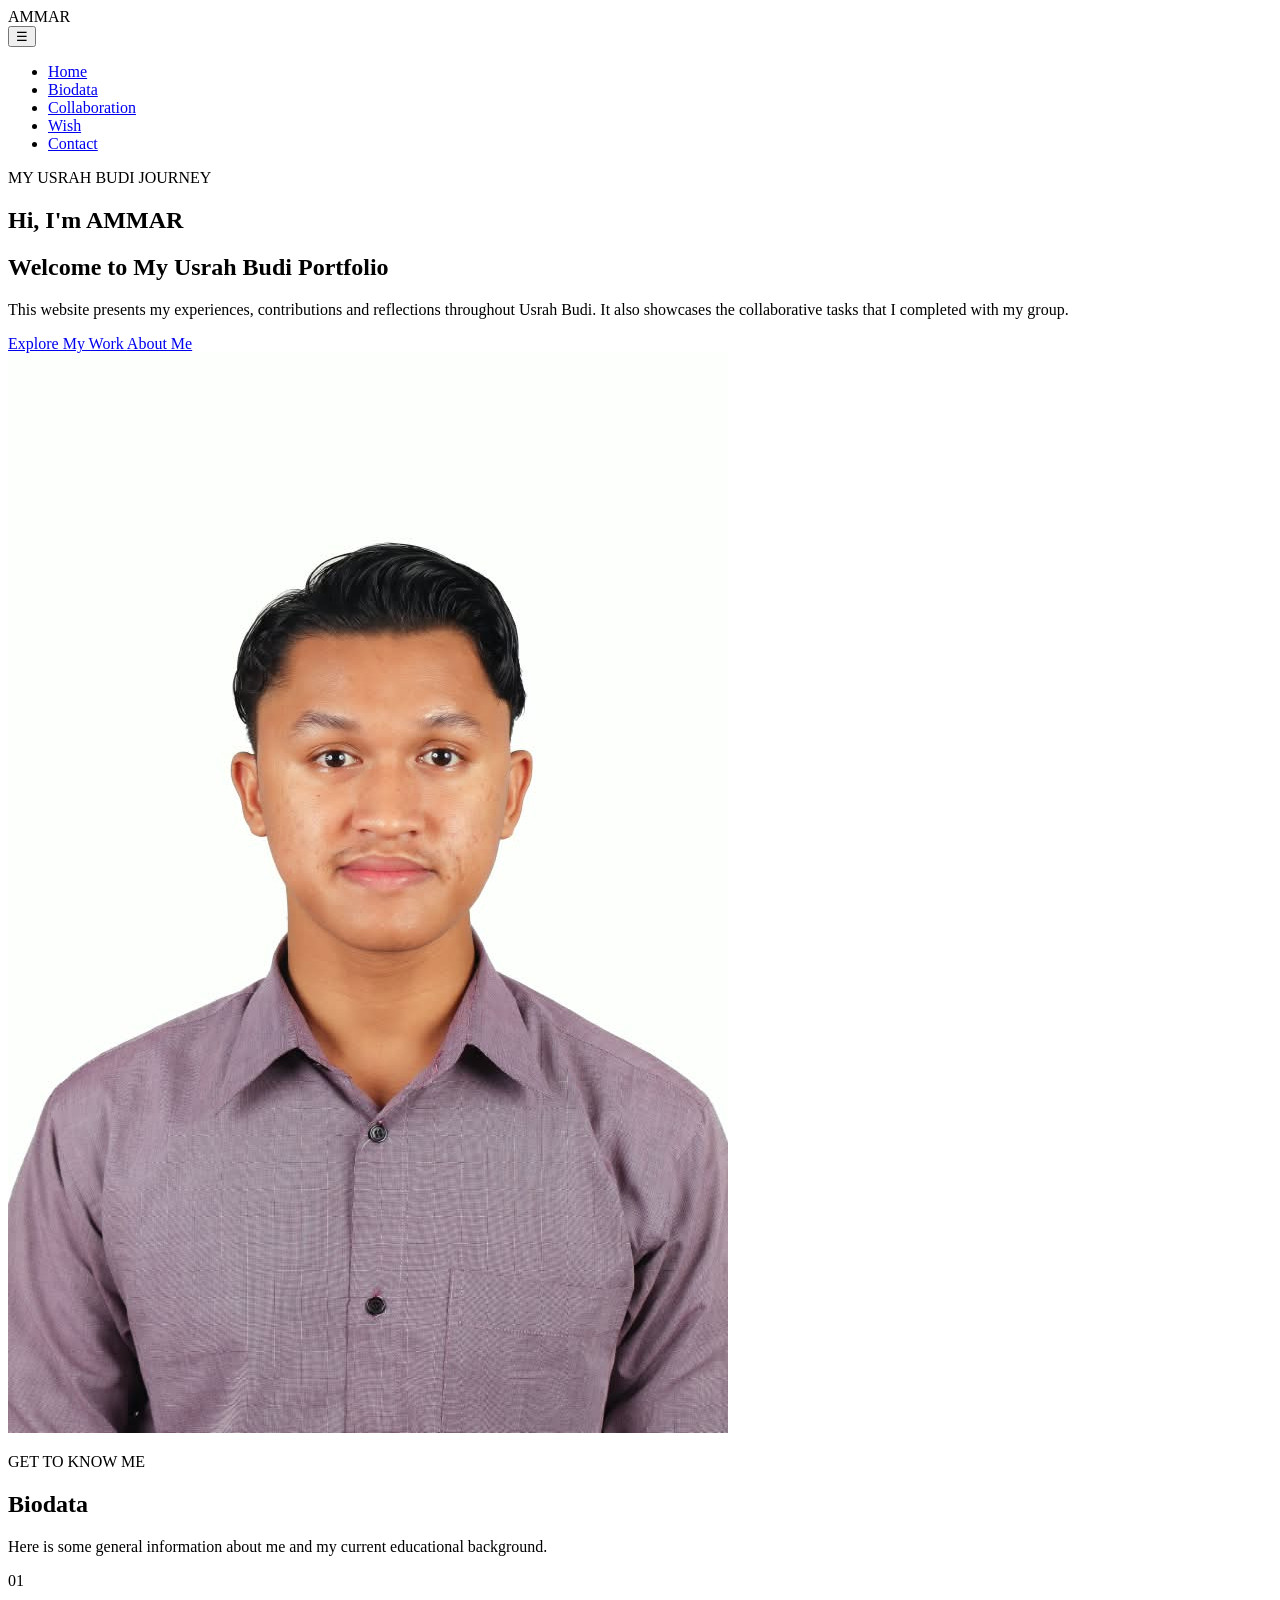
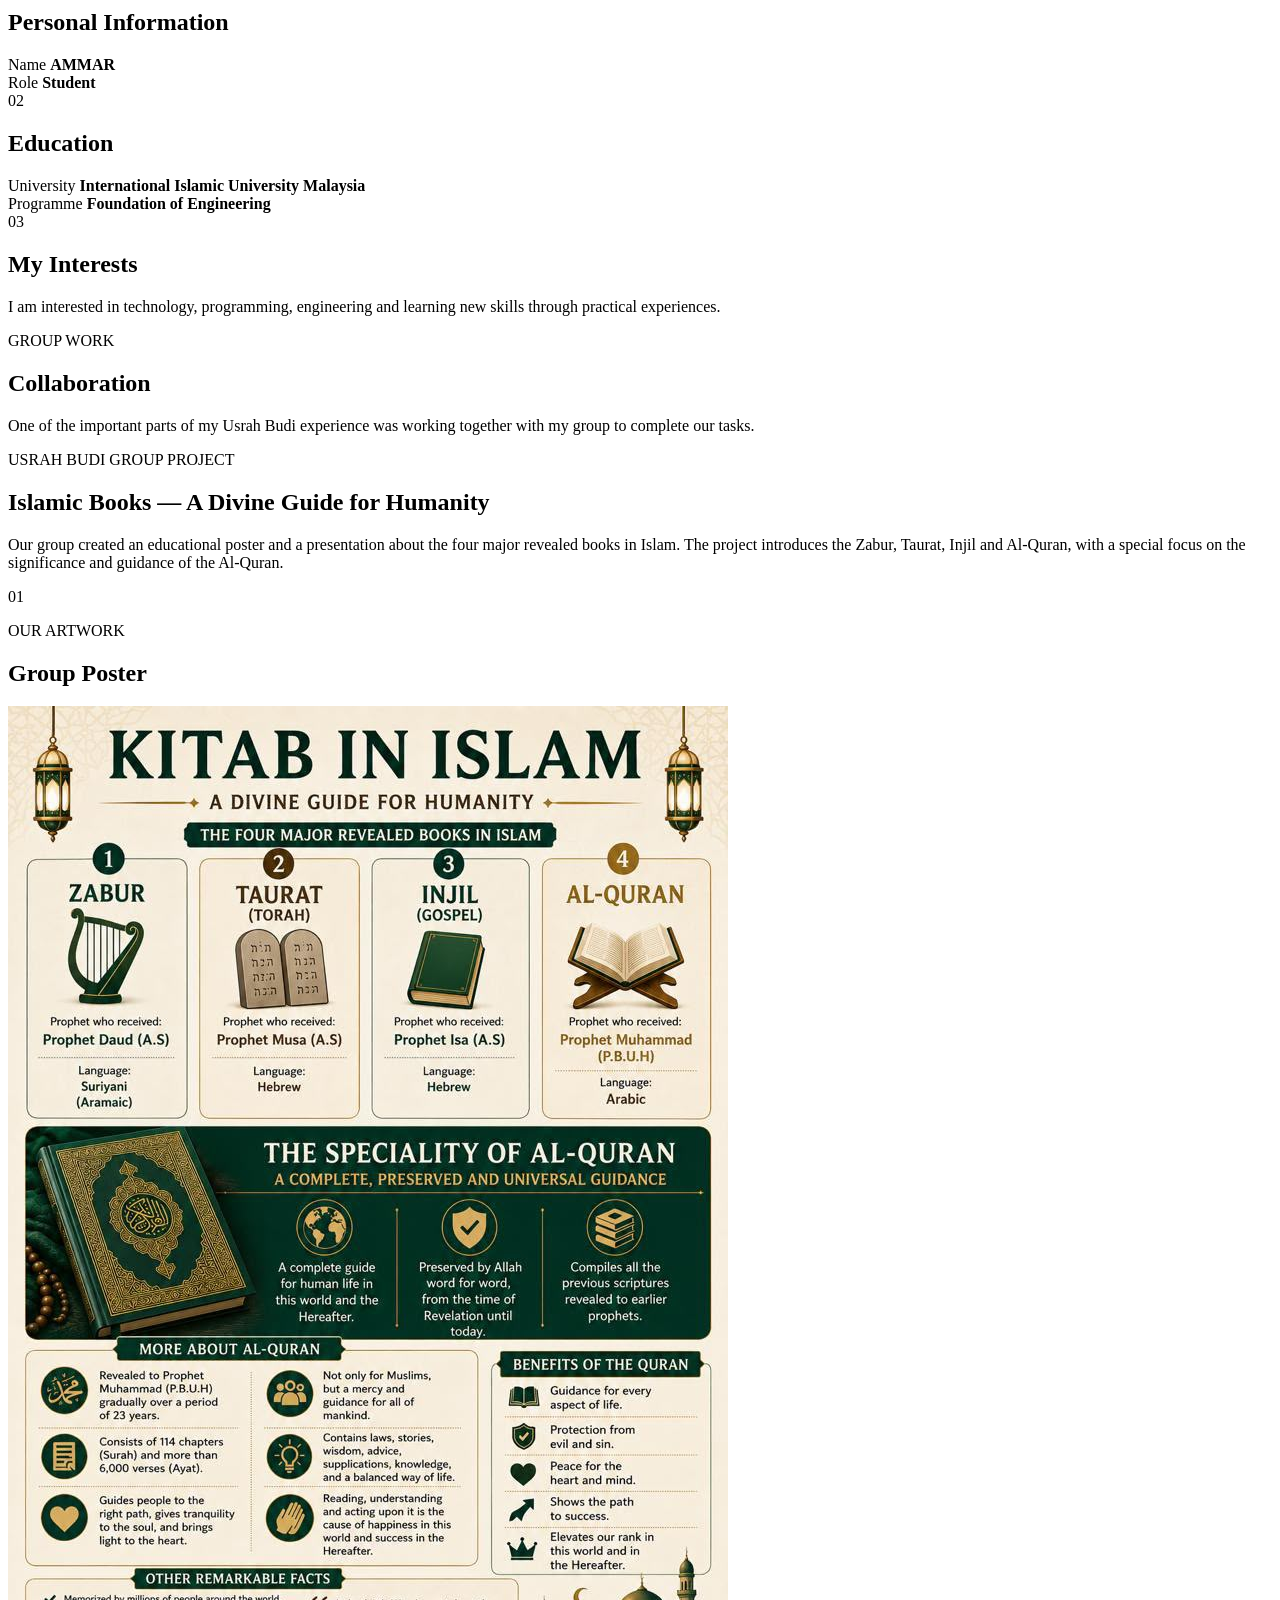
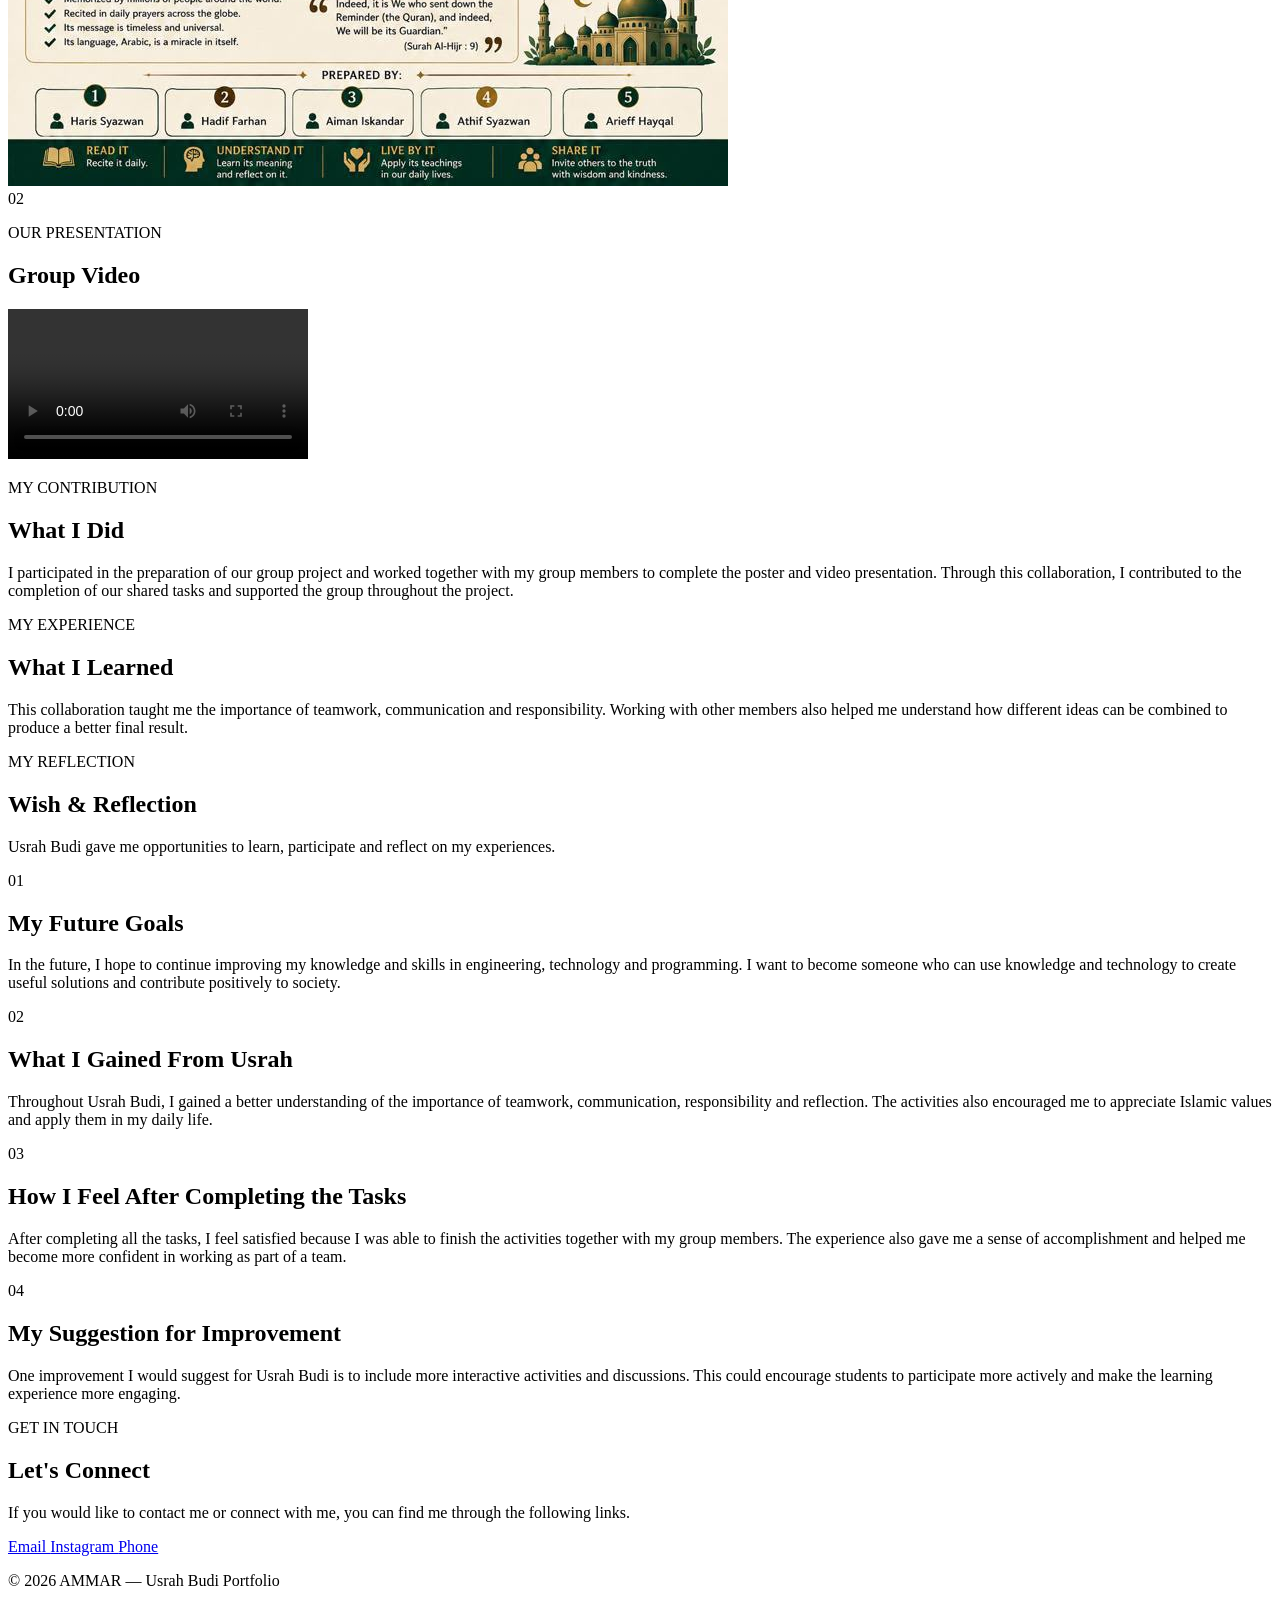
==== commit 9a8ab4da: "lol" ====
--- a/index.html
+++ b/index.html
@@ -97,25 +97,6 @@
 
         </div>
 
-
-        <!-- VISITOR COUNTER -->
-
-        <div class="visitor-counter">
-
-            <span class="visitor-icon">👁</span>
-
-            <div>
-                <span class="visitor-label">
-                    WEBSITE VISITORS
-                </span>
-
-                <strong id="visitor-count">
-                    Loading...
-                </strong>
-            </div>
-
-        </div>
-
     </div>
 
 
@@ -159,6 +140,8 @@
         <div class="biodata-container">
 
 
+            <!-- PERSONAL INFORMATION -->
+
             <div class="info-card">
 
                 <div class="card-icon">
@@ -196,6 +179,8 @@
             </div>
 
 
+            <!-- EDUCATION -->
+
             <div class="info-card">
 
                 <div class="card-icon">
@@ -232,6 +217,8 @@
 
             </div>
 
+
+            <!-- INTERESTS -->
 
             <div class="info-card">
 
@@ -279,6 +266,8 @@
             was working together with my group to complete our tasks.
         </p>
 
+
+        <!-- PROJECT INTRO -->
 
         <div class="collaboration-intro">
 
@@ -301,6 +290,8 @@
         </div>
 
 
+        <!-- POSTER -->
+
         <div class="work-block">
 
             <div class="work-heading">
@@ -336,6 +327,8 @@
         </div>
 
 
+        <!-- VIDEO -->
+
         <div class="work-block">
 
             <div class="work-heading">
@@ -373,6 +366,8 @@
 
         </div>
 
+
+        <!-- CONTRIBUTION -->
 
         <div class="contribution-grid">
 
@@ -451,6 +446,8 @@
         <div class="wish-container">
 
 
+            <!-- FUTURE GOALS -->
+
             <div class="wish-card">
 
                 <div class="wish-number">
@@ -472,6 +469,8 @@
             </div>
 
 
+            <!-- WHAT I GAINED -->
+
             <div class="wish-card">
 
                 <div class="wish-number">
@@ -493,6 +492,8 @@
             </div>
 
 
+            <!-- FEELING -->
+
             <div class="wish-card">
 
                 <div class="wish-number">
@@ -513,6 +514,8 @@
 
             </div>
 
+
+            <!-- IMPROVEMENT -->
 
             <div class="wish-card">
 
--- a/style.css
+++ b/style.css
@@ -373,60 +373,4 @@
     .work-heading h2 {
         font-size: 21px;
     }
-}
-/* =========================
-VISITOR COUNTER
-========================= */
-
-.visitor-counter {
-    margin-top: 35px;
-    display: inline-flex;
-    align-items: center;
-    gap: 14px;
-    padding: 14px 20px;
-    border: 1px solid rgba(255, 255, 255, 0.15);
-    border-radius: 14px;
-    background: rgba(255, 255, 255, 0.06);
-    backdrop-filter: blur(10px);
-}
-
-.visitor-icon {
-    font-size: 22px;
-}
-
-.visitor-counter > div {
-    display: flex;
-    flex-direction: column;
-    gap: 3px;
-}
-
-.visitor-label {
-    font-size: 10px;
-    letter-spacing: 2px;
-    opacity: 0.65;
-}
-
-#visitor-count {
-    font-size: 22px;
-    letter-spacing: 1px;
-}
-
-
-/* MOBILE */
-
-@media (max-width: 768px) {
-
-    .visitor-counter {
-        margin-top: 25px;
-        padding: 12px 16px;
-    }
-
-    .visitor-icon {
-        font-size: 19px;
-    }
-
-    #visitor-count {
-        font-size: 19px;
-    }
-
 }
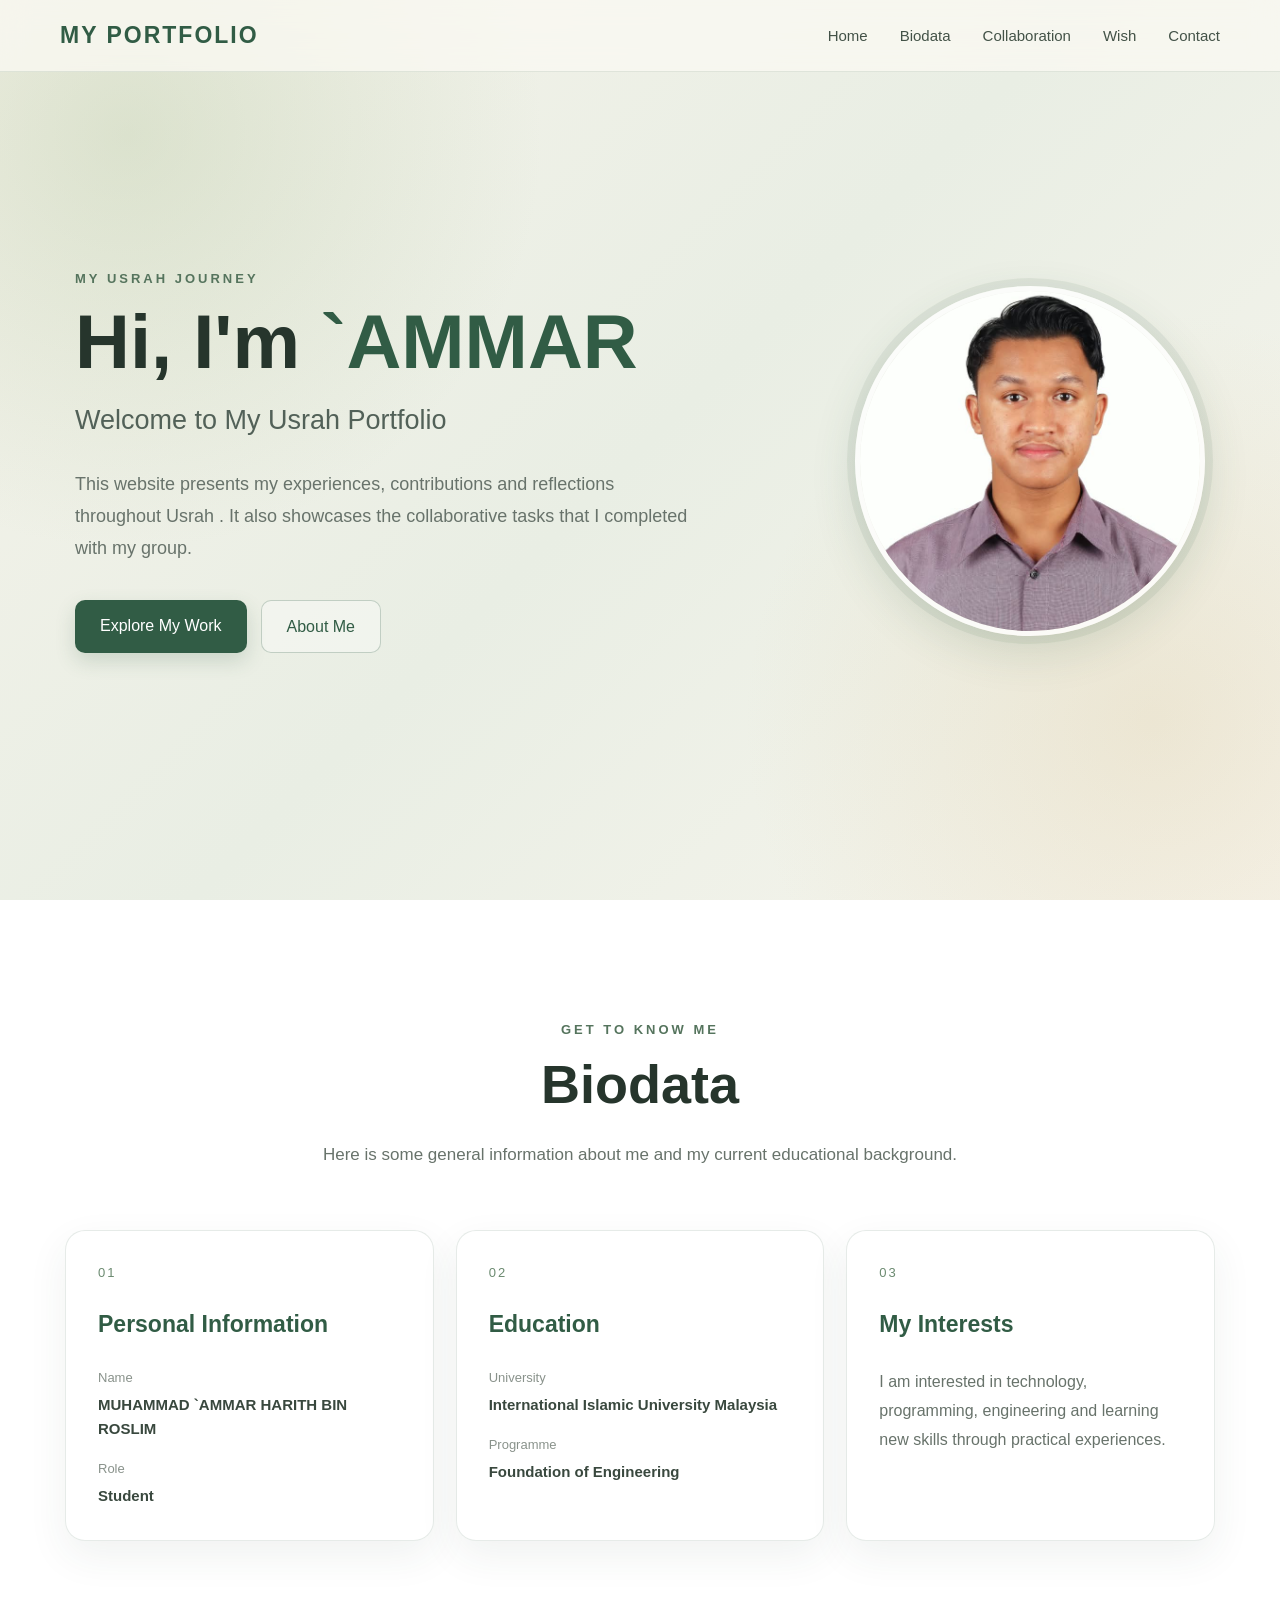
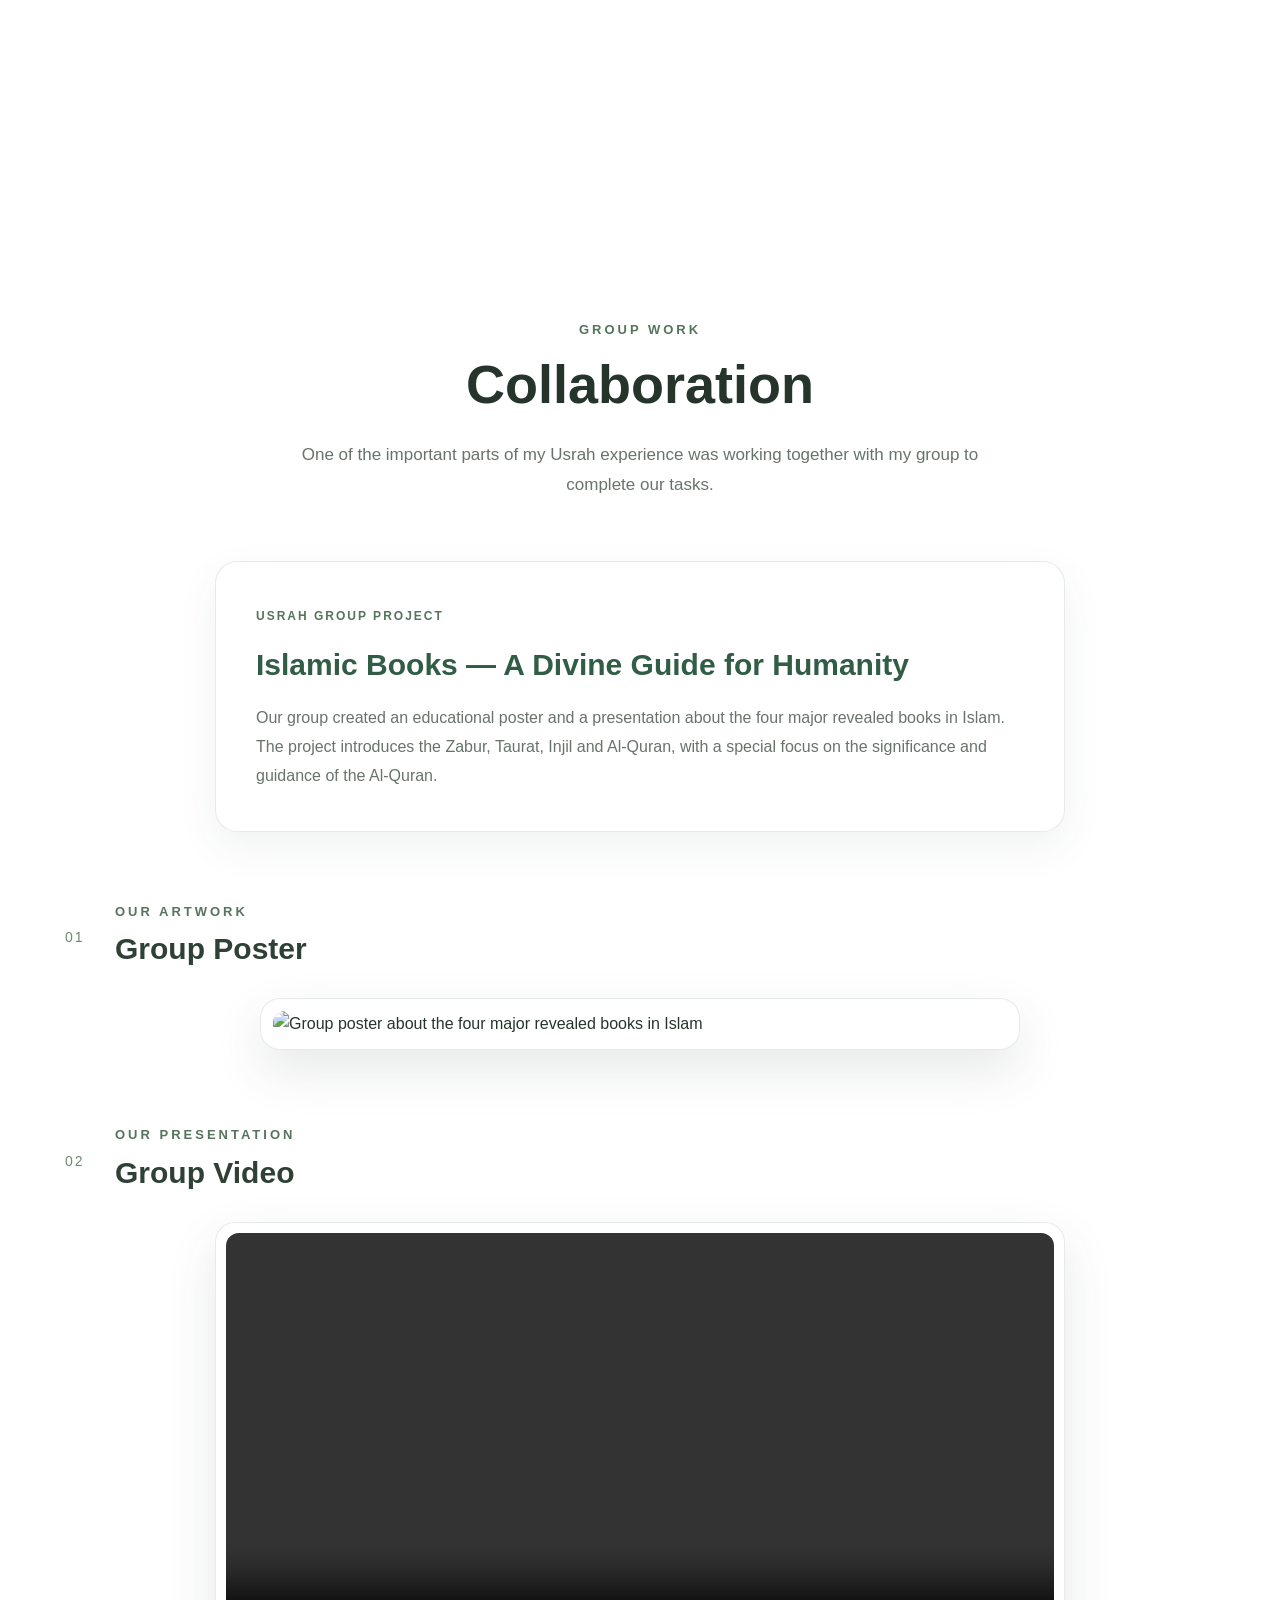
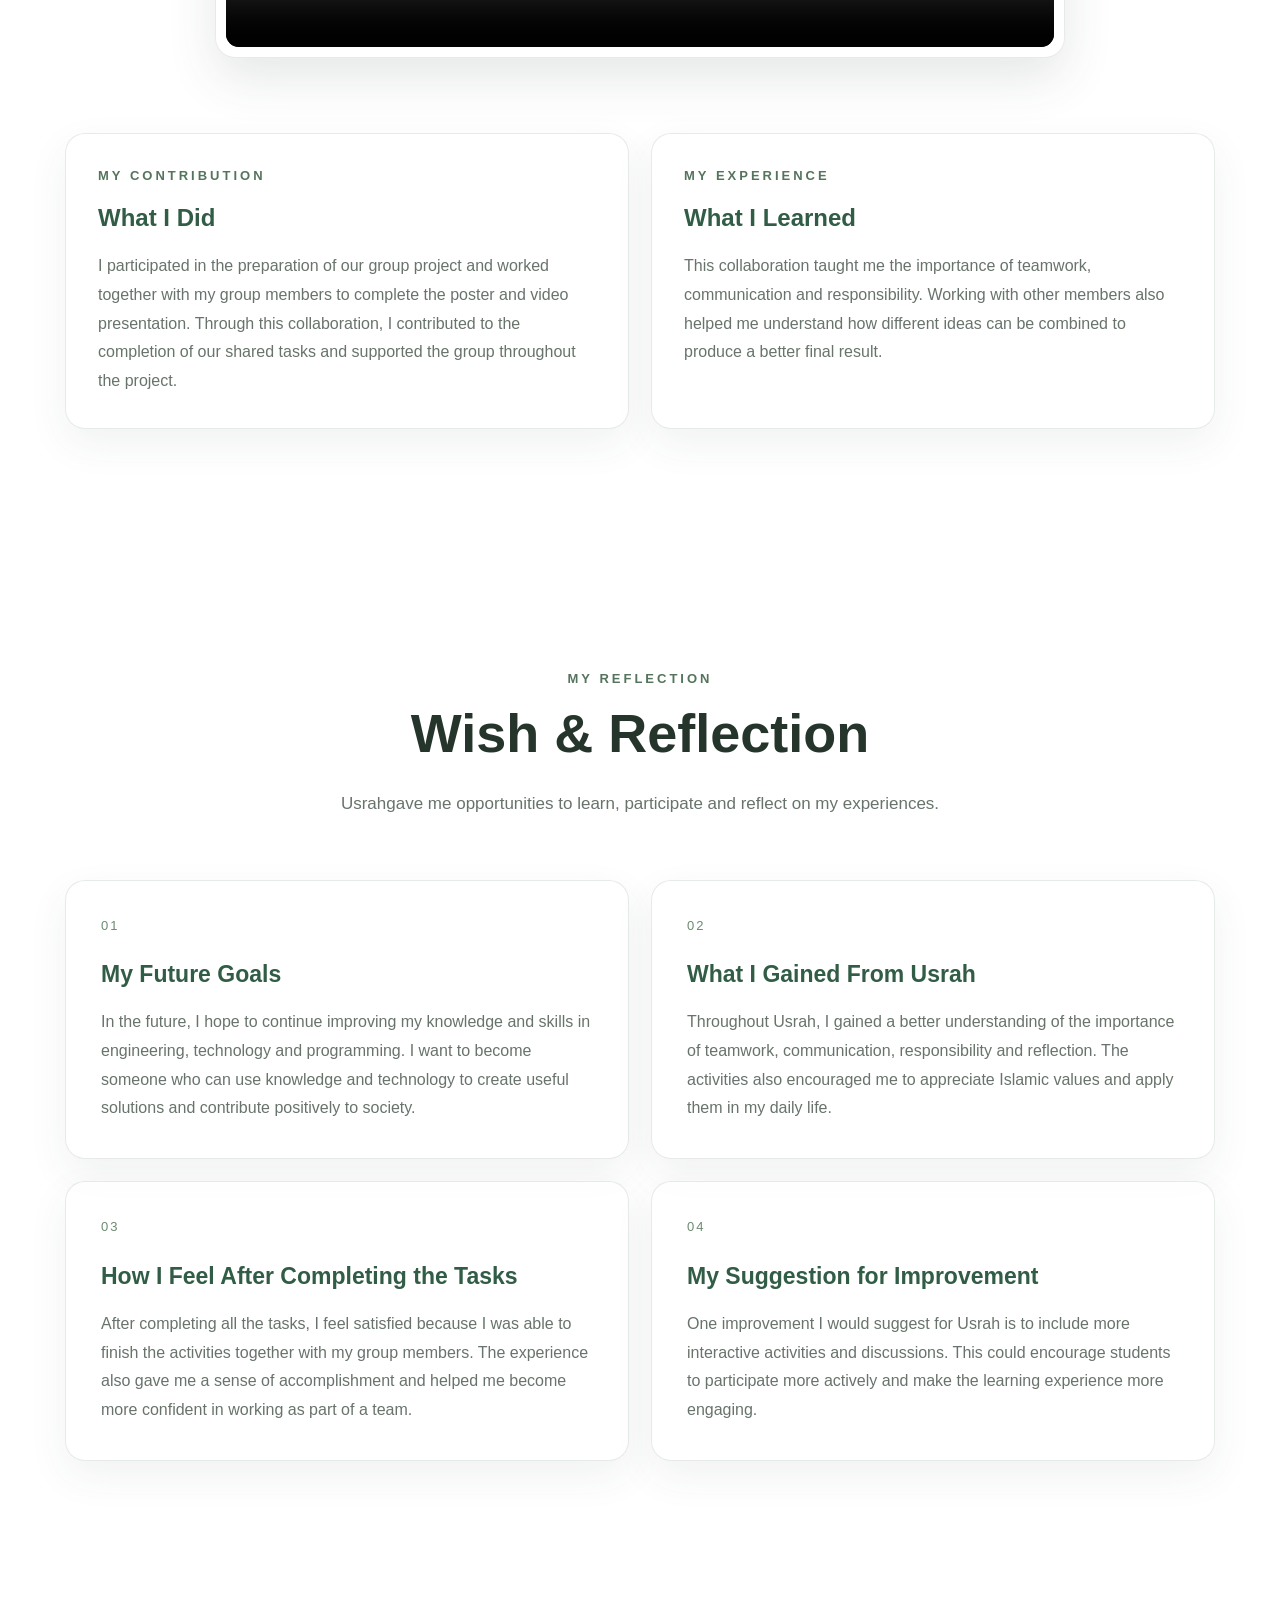
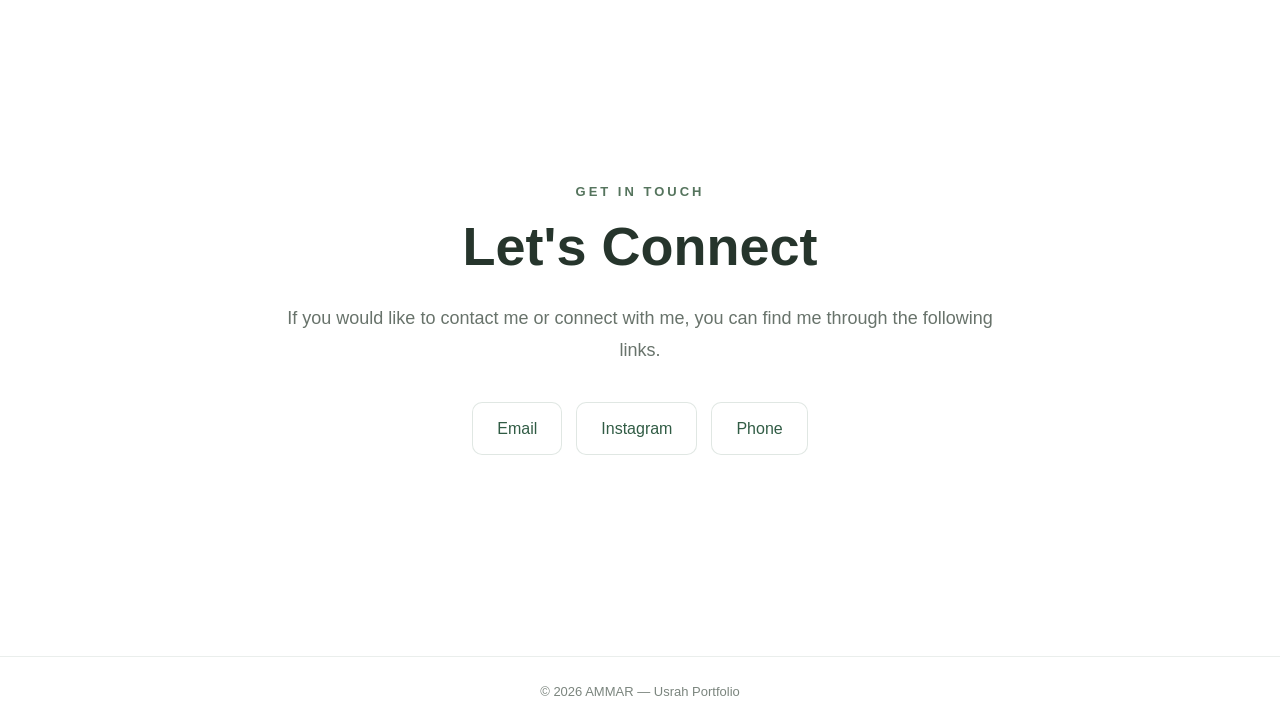
==== commit 29aaff2f: "edit" ====
--- a/index.html
+++ b/index.html
@@ -7,10 +7,10 @@
 
     <meta name="viewport" content="width=device-width, initial-scale=1.0">
 
-    <title>AMMAR | Usrah Budi</title>
+    <title>E-portfolio | Usrah </title>
 
     <meta name="description"
-          content="AMMAR's Usrah Budi portfolio showcasing collaboration, projects, experiences and reflections.">
+          content="AMMAR's Usrah  portfolio showcasing collaboration, projects, experiences and reflections.">
 
     <link rel="stylesheet" href="style.css">
 
@@ -25,7 +25,7 @@
 <nav id="navbar">
 
     <div class="logo">
-        AMMAR
+        MY PORTFOLIO
     </div>
 
     <button class="menu-toggle" onclick="toggleMenu()" aria-label="Open navigation menu">
@@ -68,20 +68,20 @@
     <div class="home-content">
 
         <p class="small-text">
-            MY USRAH BUDI JOURNEY
+            MY USRAH JOURNEY
         </p>
 
         <h1>
-            Hi, I'm <span>AMMAR</span>
+            Hi, I'm <span>`AMMAR</span>
         </h1>
 
         <h2>
-            Welcome to My Usrah Budi Portfolio
+            Welcome to My Usrah Portfolio
         </h2>
 
         <p class="description">
             This website presents my experiences, contributions and
-            reflections throughout Usrah Budi. It also showcases the
+            reflections throughout Usrah . It also showcases the
             collaborative tasks that I completed with my group.
         </p>
 
@@ -159,7 +159,7 @@
                         <span>Name</span>
 
                         <strong>
-                            AMMAR
+                            MUHAMMAD `AMMAR HARITH BIN ROSLIM
                         </strong>
 
                     </div>
@@ -262,7 +262,7 @@
         </h1>
 
         <p class="section-intro">
-            One of the important parts of my Usrah Budi experience
+            One of the important parts of my Usrah experience
             was working together with my group to complete our tasks.
         </p>
 
@@ -272,7 +272,7 @@
         <div class="collaboration-intro">
 
             <span class="project-label">
-                USRAH BUDI GROUP PROJECT
+                USRAH  GROUP PROJECT
             </span>
 
             <h2>
@@ -438,7 +438,7 @@
         </h1>
 
         <p class="section-intro">
-            Usrah Budi gave me opportunities to learn, participate
+            Usrahgave me opportunities to learn, participate
             and reflect on my experiences.
         </p>
 
@@ -482,7 +482,7 @@
                 </h2>
 
                 <p>
-                    Throughout Usrah Budi, I gained a better
+                    Throughout Usrah, I gained a better
                     understanding of the importance of teamwork,
                     communication, responsibility and reflection.
                     The activities also encouraged me to appreciate
@@ -528,7 +528,7 @@
                 </h2>
 
                 <p>
-                    One improvement I would suggest for Usrah Budi
+                    One improvement I would suggest for Usrah
                     is to include more interactive activities and
                     discussions. This could encourage students to
                     participate more actively and make the learning
@@ -607,7 +607,7 @@
 <footer>
 
     <p>
-        © 2026 AMMAR — Usrah Budi Portfolio
+        © 2026 AMMAR — Usrah Portfolio
     </p>
 
 </footer>
--- a/style.css
+++ b/style.css
@@ -1,376 +1,1345 @@
 /* =========================
-MOBILE RESPONSIVE
+RESET
+========================= */
+
+* {
+    margin: 0;
+    padding: 0;
+    box-sizing: border-box;
+}
+
+
+html {
+    scroll-behavior: smooth;
+}
+
+
+body {
+
+    background:
+        radial-gradient(
+            circle at 10% 15%,
+            rgba(176, 196, 155, 0.35),
+            transparent 30%
+        ),
+
+        radial-gradient(
+            circle at 90% 80%,
+            rgba(218, 196, 150, 0.28),
+            transparent 30%
+        ),
+
+        linear-gradient(
+            135deg,
+            #f5f3ea,
+            #e9eee4,
+            #f7f5ed
+        );
+
+    background-attachment: fixed;
+
+    color: #26352c;
+
+    font-family:
+        Arial,
+        Helvetica,
+        sans-serif;
+
+    line-height: 1.6;
+}
+
+
+/* =========================
+NAVBAR
+========================= */
+
+nav {
+
+    height: 72px;
+
+    background: rgba(250, 249, 243, 0.78);
+
+    display: flex;
+
+    align-items: center;
+
+    justify-content: space-between;
+
+    padding: 0 60px;
+
+    position: sticky;
+
+    top: 0;
+
+    z-index: 1000;
+
+    backdrop-filter: blur(14px);
+
+    border-bottom:
+        1px solid rgba(49, 92, 69, 0.12);
+
+    transition: 0.3s ease;
+}
+
+
+nav.scrolled {
+
+    background:
+        rgba(247, 246, 239, 0.94);
+
+    box-shadow:
+        0 8px 30px rgba(40, 60, 45, 0.08);
+}
+
+
+.logo {
+
+    color: #315c45;
+
+    font-size: 23px;
+
+    font-weight: 800;
+
+    letter-spacing: 2px;
+}
+
+
+nav ul {
+
+    display: flex;
+
+    gap: 32px;
+
+    list-style: none;
+}
+
+
+nav a {
+
+    color: #435247;
+
+    text-decoration: none;
+
+    font-size: 15px;
+
+    font-weight: 500;
+
+    transition: 0.3s ease;
+
+    position: relative;
+}
+
+
+nav a::after {
+
+    content: "";
+
+    position: absolute;
+
+    width: 0;
+
+    height: 2px;
+
+    left: 0;
+
+    bottom: -7px;
+
+    background: #315c45;
+
+    transition: 0.3s ease;
+}
+
+
+nav a:hover {
+
+    color: #315c45;
+}
+
+
+nav a:hover::after {
+
+    width: 100%;
+}
+
+
+/* =========================
+GENERAL
+========================= */
+
+section {
+
+    min-height: 100vh;
+
+    padding:
+        120px 60px;
+
+    text-align: center;
+}
+
+
+.section-content {
+
+    max-width: 1150px;
+
+    margin: auto;
+}
+
+
+section h1 {
+
+    font-size: 54px;
+
+    line-height: 1.15;
+
+    margin-bottom: 25px;
+
+    color: #26352c;
+}
+
+
+.small-text {
+
+    font-size: 13px;
+
+    letter-spacing: 3px;
+
+    color: #55745d;
+
+    font-weight: 700;
+
+    margin-bottom: 12px;
+}
+
+
+.section-intro {
+
+    max-width: 700px;
+
+    margin:
+        0 auto 60px;
+
+    color: #68736b;
+
+    font-size: 17px;
+
+    line-height: 1.8;
+}
+
+
+/* =========================
+HOME
+========================= */
+
+#home {
+
+    min-height:
+        calc(100vh - 72px);
+
+    max-width: 1250px;
+
+    margin: auto;
+
+    display: flex;
+
+    justify-content: space-between;
+
+    align-items: center;
+
+    gap: 90px;
+
+    text-align: left;
+
+    padding-top: 70px;
+}
+
+
+.home-content {
+
+    flex: 1;
+
+    max-width: 700px;
+}
+
+
+.home-content h1 {
+
+    font-size: 76px;
+
+    line-height: 1.05;
+
+    margin-bottom: 18px;
+}
+
+
+.home-content h1 span {
+
+    color: #315c45;
+}
+
+
+.home-content h2 {
+
+    font-size: 27px;
+
+    font-weight: 500;
+
+    color: #526158;
+
+    margin-bottom: 25px;
+}
+
+
+.description {
+
+    max-width: 620px;
+
+    font-size: 18px;
+
+    line-height: 1.8;
+
+    color: #68736b;
+
+    margin-bottom: 35px;
+}
+
+
+/* =========================
+HOME BUTTONS
+========================= */
+
+.home-buttons {
+
+    display: flex;
+
+    gap: 14px;
+
+    flex-wrap: wrap;
+}
+
+
+.main-button,
+.secondary-button {
+
+    display: inline-block;
+
+    padding:
+        13px 25px;
+
+    border-radius: 10px;
+
+    text-decoration: none;
+
+    font-size: 16px;
+
+    transition: 0.3s ease;
+}
+
+
+.main-button {
+
+    background: #315c45;
+
+    color: white;
+
+    box-shadow:
+        0 8px 20px rgba(49, 92, 69, 0.18);
+}
+
+
+.main-button:hover {
+
+    transform: translateY(-4px);
+
+    background: #264b38;
+}
+
+
+.secondary-button {
+
+    border:
+        1px solid rgba(49, 92, 69, 0.25);
+
+    color: #315c45;
+
+    background:
+        rgba(255, 255, 255, 0.35);
+}
+
+
+.secondary-button:hover {
+
+    transform: translateY(-4px);
+
+    background:
+        rgba(255, 255, 255, 0.7);
+}
+
+
+/* =========================
+PROFILE IMAGE
+========================= */
+
+.home-image {
+
+    flex:
+        0 0 350px;
+}
+
+
+.image-circle {
+
+    width: 350px;
+
+    height: 350px;
+
+    border-radius: 50%;
+
+    overflow: hidden;
+
+    border:
+        5px solid rgba(255, 255, 255, 0.8);
+
+    box-shadow:
+
+        0 15px 45px
+        rgba(49, 92, 69, 0.16),
+
+        0 0 0 8px
+        rgba(49, 92, 69, 0.08);
+}
+
+
+.image-circle img {
+
+    width: 100%;
+
+    height: 100%;
+
+    display: block;
+
+    object-fit: cover;
+}
+
+
+/* =========================
+BIODATA
+========================= */
+
+#biodata {
+
+    background:
+        rgba(255, 255, 255, 0.18);
+}
+
+
+.biodata-container {
+
+    display: grid;
+
+    grid-template-columns:
+        repeat(3, 1fr);
+
+    gap: 22px;
+
+    text-align: left;
+}
+
+
+.info-card {
+
+    padding: 32px;
+
+    min-height: 270px;
+
+    background:
+        rgba(255, 255, 255, 0.62);
+
+    border:
+        1px solid rgba(49, 92, 69, 0.12);
+
+    border-radius: 20px;
+
+    box-shadow:
+        0 15px 40px
+        rgba(45, 65, 50, 0.07);
+
+    backdrop-filter: blur(12px);
+
+    transition: 0.35s ease;
+}
+
+
+.info-card:hover {
+
+    transform:
+        translateY(-7px);
+
+    box-shadow:
+        0 20px 45px
+        rgba(45, 65, 50, 0.11);
+}
+
+
+.card-icon {
+
+    color: #6b8a70;
+
+    font-size: 13px;
+
+    letter-spacing: 2px;
+
+    margin-bottom: 22px;
+}
+
+
+.info-card h2 {
+
+    color: #315c45;
+
+    font-size: 23px;
+
+    margin-bottom: 25px;
+}
+
+
+.info-card p {
+
+    color: #68736b;
+
+    line-height: 1.8;
+}
+
+
+.info-list {
+
+    display: flex;
+
+    flex-direction: column;
+
+    gap: 18px;
+}
+
+
+.info-item {
+
+    display: flex;
+
+    flex-direction: column;
+
+    gap: 4px;
+}
+
+
+.info-item span {
+
+    font-size: 13px;
+
+    color: #89928b;
+}
+
+
+.info-item strong {
+
+    color: #39483e;
+
+    font-size: 15px;
+}
+
+
+/* =========================
+COLLABORATION
+========================= */
+
+#collaboration {
+
+    background:
+        rgba(255, 255, 255, 0.25);
+}
+
+
+.collaboration-intro {
+
+    max-width: 850px;
+
+    margin:
+        0 auto 70px;
+
+    padding: 40px;
+
+    text-align: left;
+
+    background:
+        rgba(255, 255, 255, 0.65);
+
+    border:
+        1px solid rgba(49, 92, 69, 0.12);
+
+    border-radius: 22px;
+
+    box-shadow:
+        0 15px 40px
+        rgba(45, 65, 50, 0.07);
+}
+
+
+.project-label {
+
+    display: inline-block;
+
+    font-size: 12px;
+
+    letter-spacing: 2px;
+
+    color: #55745d;
+
+    margin-bottom: 15px;
+
+    font-weight: 700;
+}
+
+
+.collaboration-intro h2 {
+
+    font-size: 30px;
+
+    color: #315c45;
+
+    margin-bottom: 15px;
+}
+
+
+.collaboration-intro p {
+
+    color: #68736b;
+
+    line-height: 1.8;
+}
+
+
+/* =========================
+WORK BLOCK
+========================= */
+
+.work-block {
+
+    margin-bottom: 75px;
+
+    text-align: left;
+}
+
+
+.work-heading {
+
+    display: flex;
+
+    align-items: center;
+
+    gap: 20px;
+
+    margin-bottom: 25px;
+}
+
+
+.work-heading > span {
+
+    font-size: 14px;
+
+    color: #6b8a70;
+
+    letter-spacing: 2px;
+
+    min-width: 30px;
+}
+
+
+.work-heading .small-text {
+
+    margin-bottom: 3px;
+}
+
+
+.work-heading h2 {
+
+    font-size: 30px;
+
+    color: #2f4035;
+}
+
+
+/* =========================
+POSTER
+========================= */
+
+.poster-container {
+
+    width: 100%;
+
+    max-width: 760px;
+
+    margin: auto;
+
+    padding: 12px;
+
+    background:
+        rgba(255, 255, 255, 0.7);
+
+    border:
+        1px solid rgba(49, 92, 69, 0.12);
+
+    border-radius: 20px;
+
+    box-shadow:
+        0 20px 50px
+        rgba(45, 65, 50, 0.12);
+}
+
+
+.poster-container img {
+
+    width: 100%;
+
+    height: auto;
+
+    display: block;
+
+    border-radius: 12px;
+}
+
+
+/* =========================
+VIDEO
+========================= */
+
+.video-container {
+
+    max-width: 850px;
+
+    margin: auto;
+
+    padding: 10px;
+
+    background:
+        rgba(255, 255, 255, 0.7);
+
+    border:
+        1px solid rgba(49, 92, 69, 0.12);
+
+    border-radius: 20px;
+
+    box-shadow:
+        0 20px 50px
+        rgba(45, 65, 50, 0.12);
+}
+
+
+.video-container video {
+
+    width: 100%;
+
+    display: block;
+
+    border-radius: 13px;
+
+    background: #dfe5dd;
+}
+
+
+/* =========================
+CONTRIBUTION
+========================= */
+
+.contribution-grid {
+
+    display: grid;
+
+    grid-template-columns:
+        repeat(2, 1fr);
+
+    gap: 22px;
+
+    text-align: left;
+}
+
+
+.reflection-card {
+
+    padding: 32px;
+
+    background:
+        rgba(255, 255, 255, 0.65);
+
+    border:
+        1px solid rgba(49, 92, 69, 0.12);
+
+    border-radius: 20px;
+
+    box-shadow:
+        0 15px 40px
+        rgba(45, 65, 50, 0.07);
+}
+
+
+.reflection-card h2 {
+
+    color: #315c45;
+
+    margin-bottom: 15px;
+}
+
+
+.reflection-card p:last-child {
+
+    color: #68736b;
+
+    line-height: 1.8;
+}
+
+
+/* =========================
+WISH
+========================= */
+
+.wish-container {
+
+    display: grid;
+
+    grid-template-columns:
+        repeat(2, 1fr);
+
+    gap: 22px;
+
+    text-align: left;
+}
+
+
+.wish-card {
+
+    padding: 35px;
+
+    background:
+        rgba(255, 255, 255, 0.63);
+
+    border:
+        1px solid rgba(49, 92, 69, 0.12);
+
+    border-radius: 20px;
+
+    box-shadow:
+        0 15px 40px
+        rgba(45, 65, 50, 0.07);
+
+    transition: 0.3s ease;
+}
+
+
+.wish-card:hover {
+
+    transform:
+        translateY(-6px);
+}
+
+
+.wish-number {
+
+    color: #6b8a70;
+
+    font-size: 13px;
+
+    letter-spacing: 2px;
+
+    margin-bottom: 20px;
+}
+
+
+.wish-card h2 {
+
+    color: #315c45;
+
+    font-size: 23px;
+
+    margin-bottom: 15px;
+}
+
+
+.wish-card p {
+
+    color: #68736b;
+
+    line-height: 1.8;
+}
+
+
+/* =========================
+CONTACT
+========================= */
+
+#contact {
+
+    min-height: 75vh;
+
+    display: flex;
+
+    align-items: center;
+
+    justify-content: center;
+}
+
+
+.contact-content {
+
+    max-width: 750px;
+
+    margin: auto;
+}
+
+
+.contact-description {
+
+    color: #68736b;
+
+    font-size: 18px;
+
+    line-height: 1.8;
+
+    margin-bottom: 35px;
+}
+
+
+.contact-buttons {
+
+    display: flex;
+
+    justify-content: center;
+
+    align-items: center;
+
+    flex-wrap: wrap;
+
+    gap: 14px;
+}
+
+
+.contact-button {
+
+    display: inline-block;
+
+    padding:
+        13px 24px;
+
+    background:
+        rgba(255, 255, 255, 0.6);
+
+    border:
+        1px solid rgba(49, 92, 69, 0.15);
+
+    border-radius: 10px;
+
+    color: #315c45;
+
+    text-decoration: none;
+
+    transition: 0.3s ease;
+}
+
+
+.contact-button:hover {
+
+    transform:
+        translateY(-5px);
+
+    background:
+        #315c45;
+
+    color: white;
+
+    box-shadow:
+        0 10px 25px
+        rgba(49, 92, 69, 0.16);
+}
+
+
+/* =========================
+FOOTER
+========================= */
+
+footer {
+
+    padding: 25px;
+
+    text-align: center;
+
+    color: #7b857e;
+
+    font-size: 13px;
+
+    border-top:
+        1px solid rgba(49, 92, 69, 0.1);
+}
+
+
+/* =========================
+SCROLL ANIMATION
+========================= */
+
+.reveal {
+
+    opacity: 0;
+
+    transform:
+        translateY(45px);
+
+    transition:
+        opacity 0.8s ease,
+        transform 0.8s ease;
+}
+
+
+.reveal.active {
+
+    opacity: 1;
+
+    transform:
+        translateY(0);
+}
+
+
+/* =========================
+MOBILE MENU
+========================= */
+
+.menu-toggle {
+
+    display: none;
+
+    background: transparent;
+
+    border: none;
+
+    color: #315c45;
+
+    font-size: 28px;
+
+    cursor: pointer;
+}
+
+
+/* =========================
+TABLET
+========================= */
+
+@media (max-width: 1000px) {
+
+    nav {
+
+        padding:
+            0 30px;
+    }
+
+
+    #home {
+
+        gap: 50px;
+    }
+
+
+    .home-content h1 {
+
+        font-size: 60px;
+    }
+
+
+    .home-image {
+
+        flex:
+            0 0 280px;
+    }
+
+
+    .image-circle {
+
+        width: 280px;
+
+        height: 280px;
+    }
+
+
+    .biodata-container {
+
+        grid-template-columns:
+            1fr;
+    }
+
+}
+
+
+/* =========================
+MOBILE
 ========================= */
 
 @media (max-width: 750px) {
 
-    /* NAVBAR */
-
     nav {
+
         height: 68px;
-        padding: 0 20px;
-    }
-
-    .logo {
-        font-size: 20px;
-    }
+
+        padding:
+            0 20px;
+    }
+
 
     .menu-toggle {
+
         display: block;
     }
 
+
     nav ul {
+
         display: none;
 
         position: absolute;
+
         top: 68px;
+
         left: 0;
 
         width: 100%;
 
         flex-direction: column;
+
         gap: 0;
 
-        background: rgba(247, 246, 239, 0.98);
-
-        backdrop-filter: blur(15px);
-
-        padding: 8px 0;
+        background:
+            rgba(247, 246, 239, 0.97);
+
+        backdrop-filter:
+            blur(14px);
+
+        padding:
+            8px 0;
 
         border-bottom:
             1px solid rgba(49, 92, 69, 0.12);
     }
 
+
     nav ul.active {
+
         display: flex;
     }
 
+
     nav ul li {
+
         width: 100%;
+
         text-align: center;
     }
 
+
     nav ul li a {
+
         display: block;
-        padding: 15px;
+
+        padding: 14px;
+
         font-size: 16px;
     }
 
 
-    /* GENERAL */
-
     section {
-        min-height: auto;
-        padding: 90px 18px;
-    }
+
+        padding:
+            90px 20px;
+    }
+
 
     section h1 {
-        font-size: 38px;
-        margin-bottom: 20px;
-    }
-
-    .small-text {
-        font-size: 11px;
-        letter-spacing: 2px;
-    }
+
+        font-size: 42px;
+    }
+
 
     .section-intro {
-        font-size: 15px;
-        line-height: 1.7;
-        margin-bottom: 40px;
+
+        font-size: 16px;
+
+        margin-bottom: 45px;
     }
 
 
     /* HOME */
 
     #home {
-        min-height: calc(100vh - 68px);
-
-        display: flex;
-
-        flex-direction: column-reverse;
-
-        justify-content: center;
-
-        align-items: center;
+
+        min-height:
+            calc(100vh - 68px);
+
+        flex-direction:
+            column-reverse;
+
+        justify-content:
+            center;
+
+        text-align:
+            center;
+
+        gap: 40px;
+
+        padding-top:
+            60px;
+    }
+
+
+    .home-content h1 {
+
+        font-size: 50px;
+    }
+
+
+    .home-content h2 {
+
+        font-size: 21px;
+    }
+
+
+    .description {
+
+        font-size: 16px;
+
+        margin-left:
+            auto;
+
+        margin-right:
+            auto;
+    }
+
+
+    .home-buttons {
+
+        justify-content:
+            center;
+    }
+
+
+    .home-image {
+
+        flex: none;
+    }
+
+
+    .image-circle {
+
+        width: 220px;
+
+        height: 220px;
+    }
+
+
+    /* BIODATA */
+
+    .biodata-container {
+
+        grid-template-columns:
+            1fr;
+    }
+
+
+    /* COLLABORATION */
+
+    .collaboration-intro {
+
+        padding: 27px;
+    }
+
+
+    .collaboration-intro h2 {
+
+        font-size: 24px;
+    }
+
+
+    .work-heading h2 {
+
+        font-size: 24px;
+    }
+
+
+    .poster-container {
+
+        padding: 7px;
+
+        border-radius: 15px;
+    }
+
+
+    .video-container {
+
+        padding: 7px;
+
+        border-radius: 15px;
+    }
+
+
+    /* CONTRIBUTION */
+
+    .contribution-grid {
+
+        grid-template-columns:
+            1fr;
+    }
+
+
+    /* WISH */
+
+    .wish-container {
+
+        grid-template-columns:
+            1fr;
+    }
+
+
+    /* CONTACT */
+
+    .contact-description {
+
+        font-size: 16px;
+    }
+
+}
+
+
+/* =========================
+SMALL MOBILE
+========================= */
+
+@media (max-width: 420px) {
+
+    .home-content h1 {
+
+        font-size: 43px;
+    }
+
+
+    section h1 {
+
+        font-size: 36px;
+    }
+
+
+    .main-button,
+    .secondary-button,
+    .contact-button {
+
+        width: 100%;
 
         text-align: center;
-
-        gap: 35px;
-
-        padding:
-            55px 20px;
-    }
-
-    .home-content {
-        width: 100%;
-    }
-
-    .home-content h1 {
-        font-size: 45px;
-        line-height: 1.05;
-    }
-
-    .home-content h2 {
-        font-size: 20px;
-        line-height: 1.4;
-        margin-bottom: 20px;
-    }
-
-    .description {
-        font-size: 15px;
-        line-height: 1.75;
-        margin:
-            0 auto 30px;
-    }
-
-
-    /* HOME IMAGE */
-
-    .home-image {
-        flex: none;
-    }
-
-    .image-circle {
-        width: 210px;
-        height: 210px;
-    }
-
-
-    /* HOME BUTTON */
+    }
+
 
     .home-buttons {
-        width: 100%;
-
-        display: flex;
 
         flex-direction: column;
-
-        align-items: center;
-
-        gap: 10px;
-    }
-
-    .main-button,
-    .secondary-button {
-        width: 100%;
-        max-width: 280px;
-
-        text-align: center;
-
-        padding: 13px 20px;
-    }
-
-
-    /* BIODATA */
-
-    .biodata-container {
-        grid-template-columns: 1fr;
-        gap: 18px;
-    }
-
-    .info-card {
-        min-height: auto;
-        padding: 27px;
-    }
-
-    .info-card h2 {
-        font-size: 21px;
-    }
-
-    .info-item strong {
-        font-size: 14px;
-    }
-
-
-    /* COLLABORATION */
-
-    .collaboration-intro {
-        padding: 25px;
-
-        margin-bottom: 50px;
-    }
-
-    .collaboration-intro h2 {
-        font-size: 23px;
-        line-height: 1.35;
-    }
-
-    .collaboration-intro p {
-        font-size: 15px;
-        line-height: 1.75;
-    }
-
-
-    /* WORK HEADING */
-
-    .work-heading {
-        gap: 13px;
-        margin-bottom: 20px;
-    }
-
-    .work-heading > span {
-        min-width: 25px;
-        font-size: 12px;
-    }
-
-    .work-heading h2 {
-        font-size: 23px;
-    }
-
-
-    /* POSTER */
-
-    .poster-container {
-        width: 100%;
-
-        padding: 6px;
-
-        border-radius: 15px;
-    }
-
-    .poster-container img {
-        width: 100%;
-        height: auto;
-
-        border-radius: 10px;
-    }
-
-
-    /* VIDEO */
-
-    .video-container {
-        width: 100%;
-
-        padding: 6px;
-
-        border-radius: 15px;
-    }
-
-    .video-container video {
-        width: 100%;
-        height: auto;
-
-        border-radius: 10px;
-    }
-
-
-    /* CONTRIBUTION */
-
-    .contribution-grid {
-        grid-template-columns: 1fr;
-        gap: 18px;
-    }
-
-    .reflection-card {
-        padding: 27px;
-    }
-
-    .reflection-card h2 {
-        font-size: 21px;
-    }
-
-    .reflection-card p:last-child {
-        font-size: 15px;
-        line-height: 1.75;
-    }
-
-
-    /* WISH */
-
-    .wish-container {
-        grid-template-columns: 1fr;
-        gap: 18px;
-    }
-
-    .wish-card {
-        padding: 27px;
-    }
-
-    .wish-card h2 {
-        font-size: 21px;
-    }
-
-    .wish-card p {
-        font-size: 15px;
-        line-height: 1.75;
-    }
-
-
-    /* CONTACT */
-
-    #contact {
-        min-height: 70vh;
-    }
-
-    .contact-description {
-        font-size: 15px;
-        line-height: 1.75;
-    }
-
-    .contact-buttons {
-        flex-direction: column;
-        width: 100%;
-    }
-
-    .contact-button {
-        width: 100%;
-        max-width: 280px;
-
-        text-align: center;
-    }
-
-
-    /* FOOTER */
-
-    footer {
-        padding: 22px 15px;
-        font-size: 12px;
-    }
-}
-
-
-/* =========================
-SMALL PHONES
-360px - 380px
-========================= */
-
-@media (max-width: 380px) {
-
-    section {
-        padding:
-            75px 15px;
-    }
-
-    section h1 {
-        font-size: 34px;
-    }
-
-    .home-content h1 {
-        font-size: 40px;
-    }
-
-    .home-content h2 {
-        font-size: 18px;
-    }
-
-    .description {
-        font-size: 14px;
-    }
-
-    .image-circle {
-        width: 185px;
-        height: 185px;
-    }
-
-    .info-card,
-    .reflection-card,
-    .wish-card,
-    .collaboration-intro {
-        padding: 22px;
-    }
-
-    .work-heading h2 {
-        font-size: 21px;
-    }
+    }
+
 }
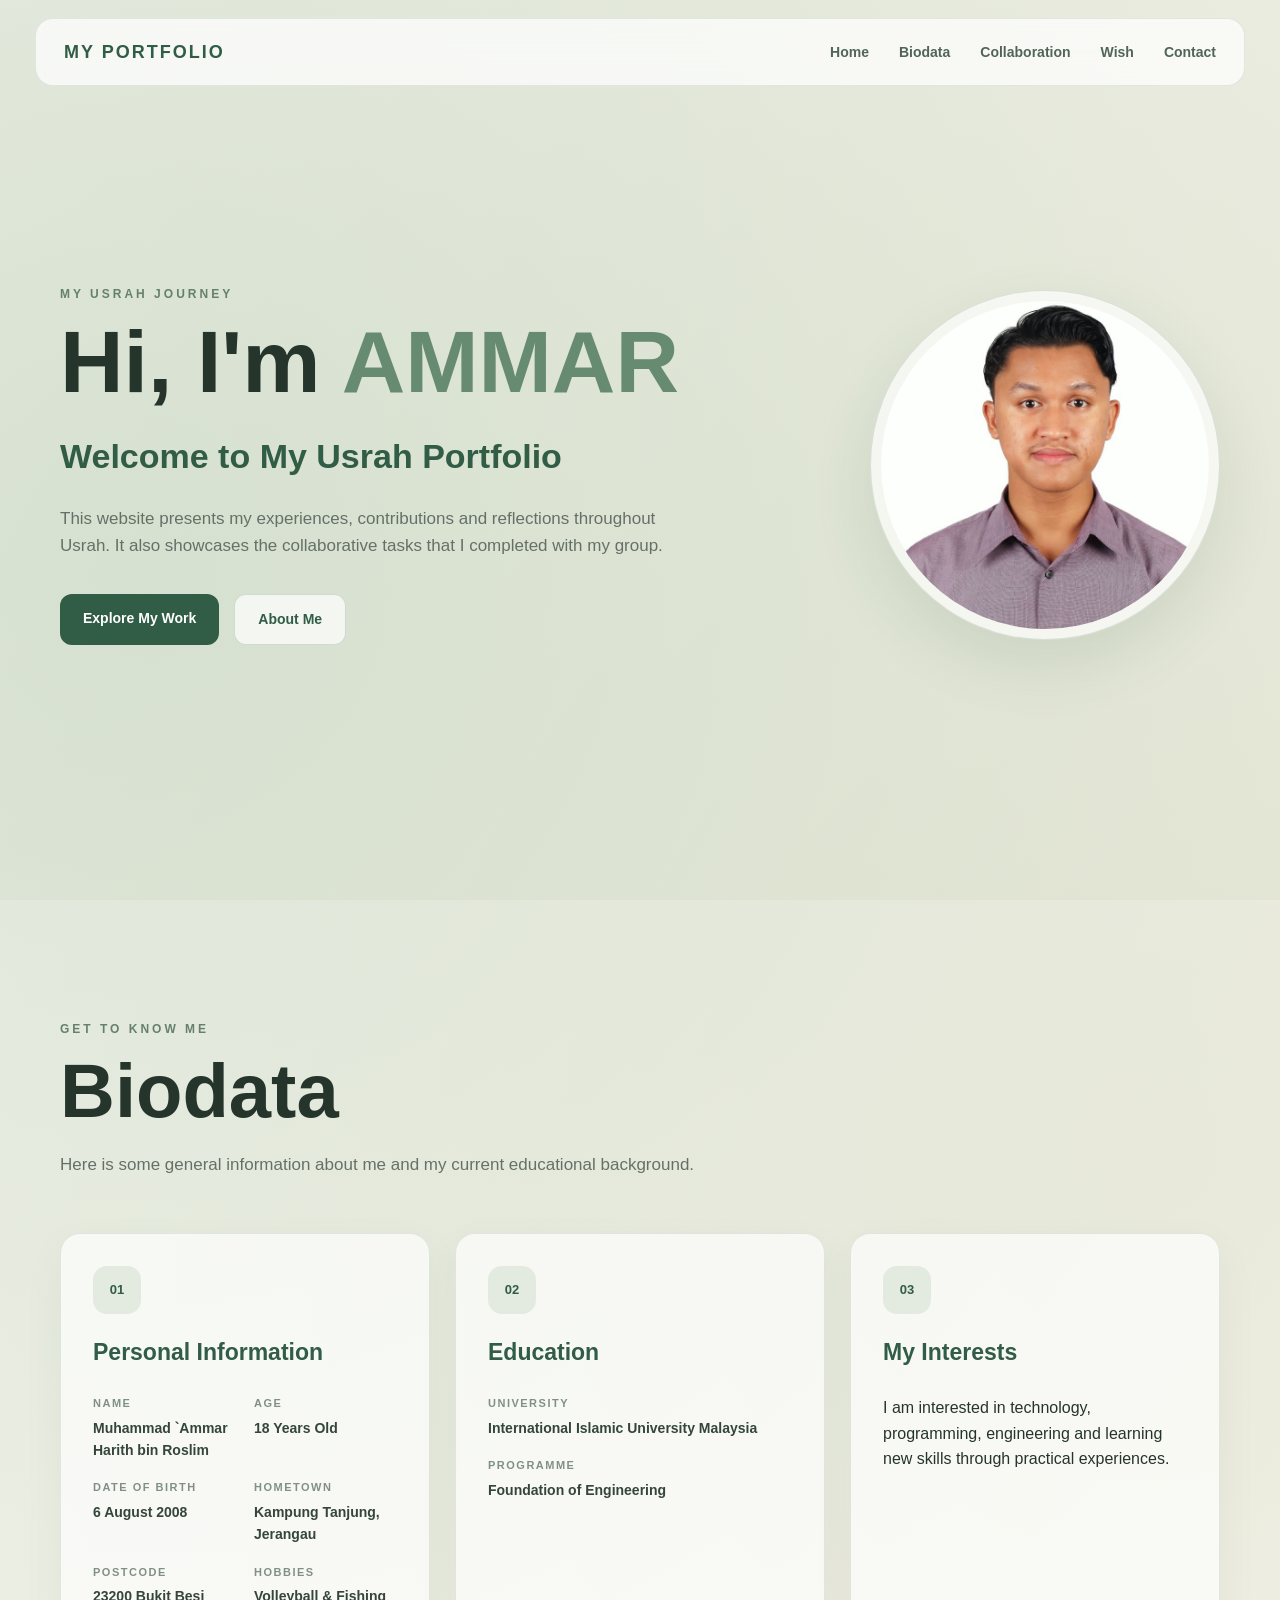
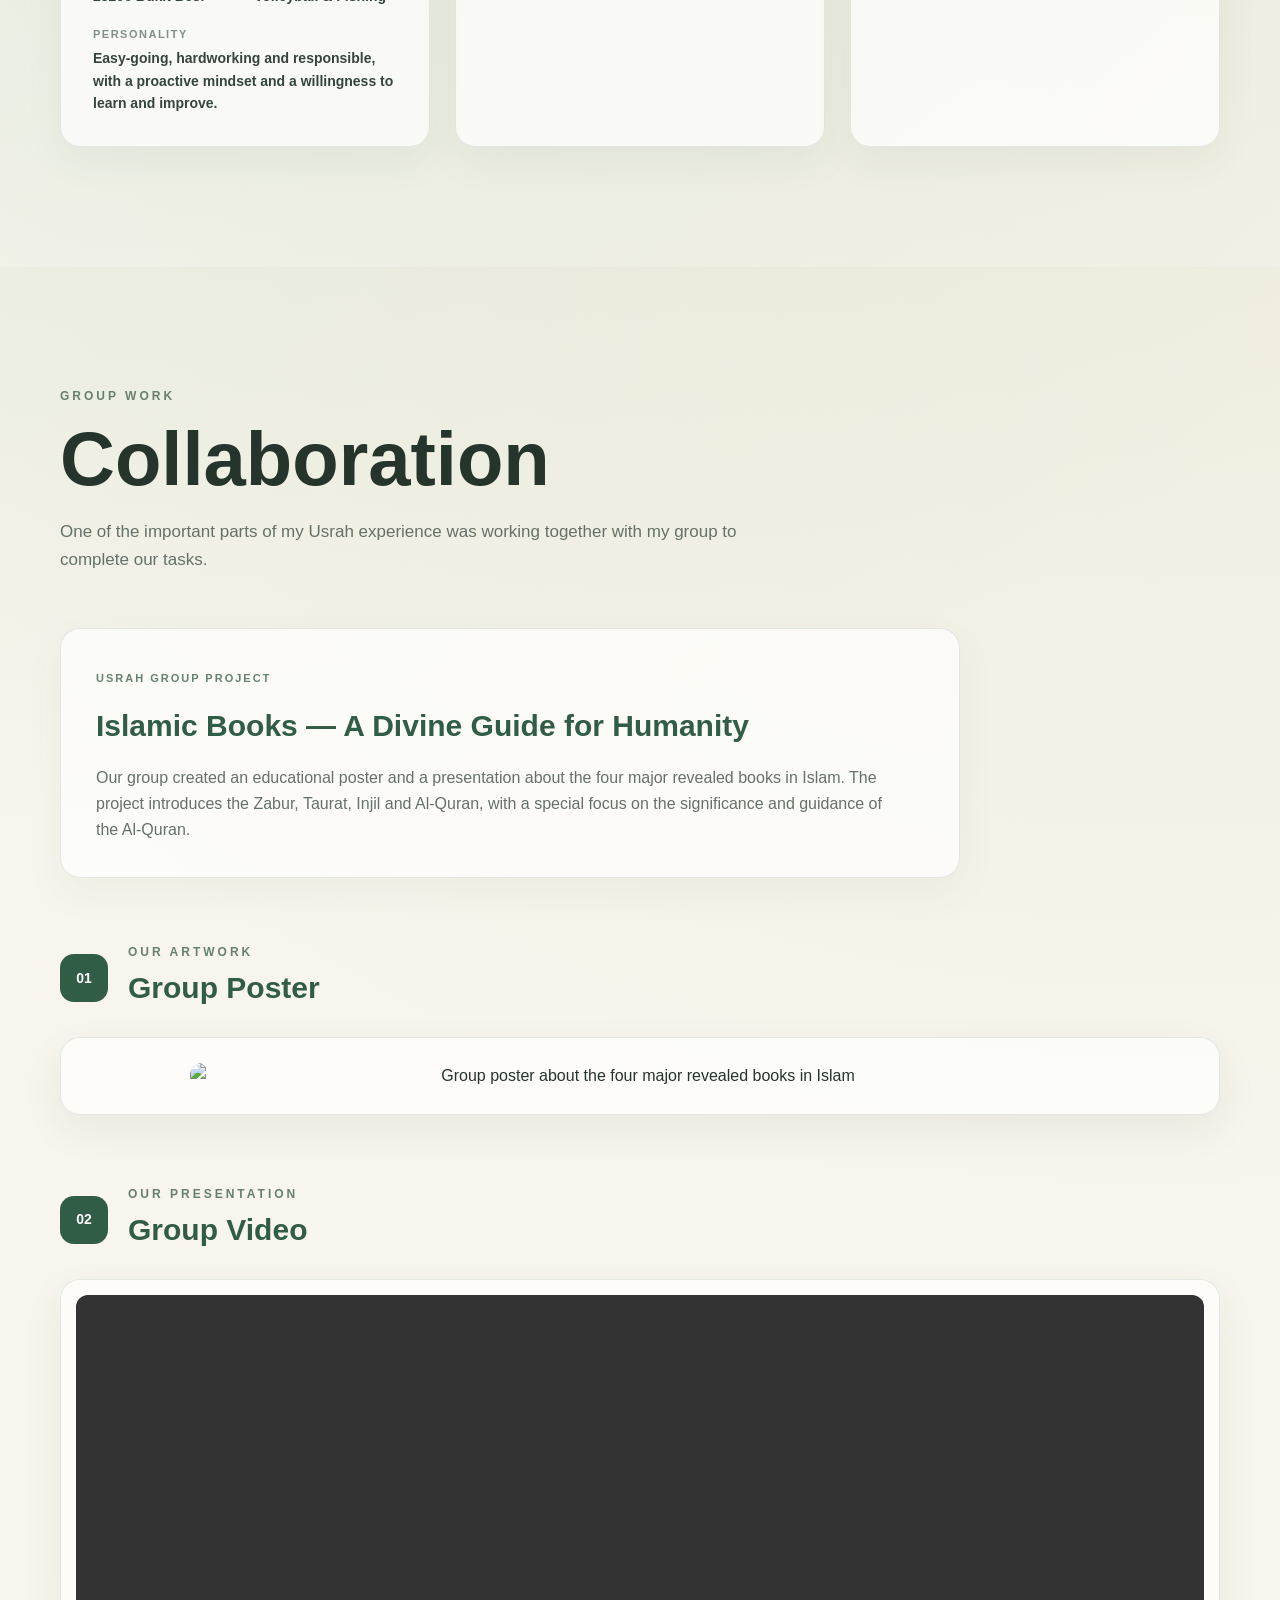
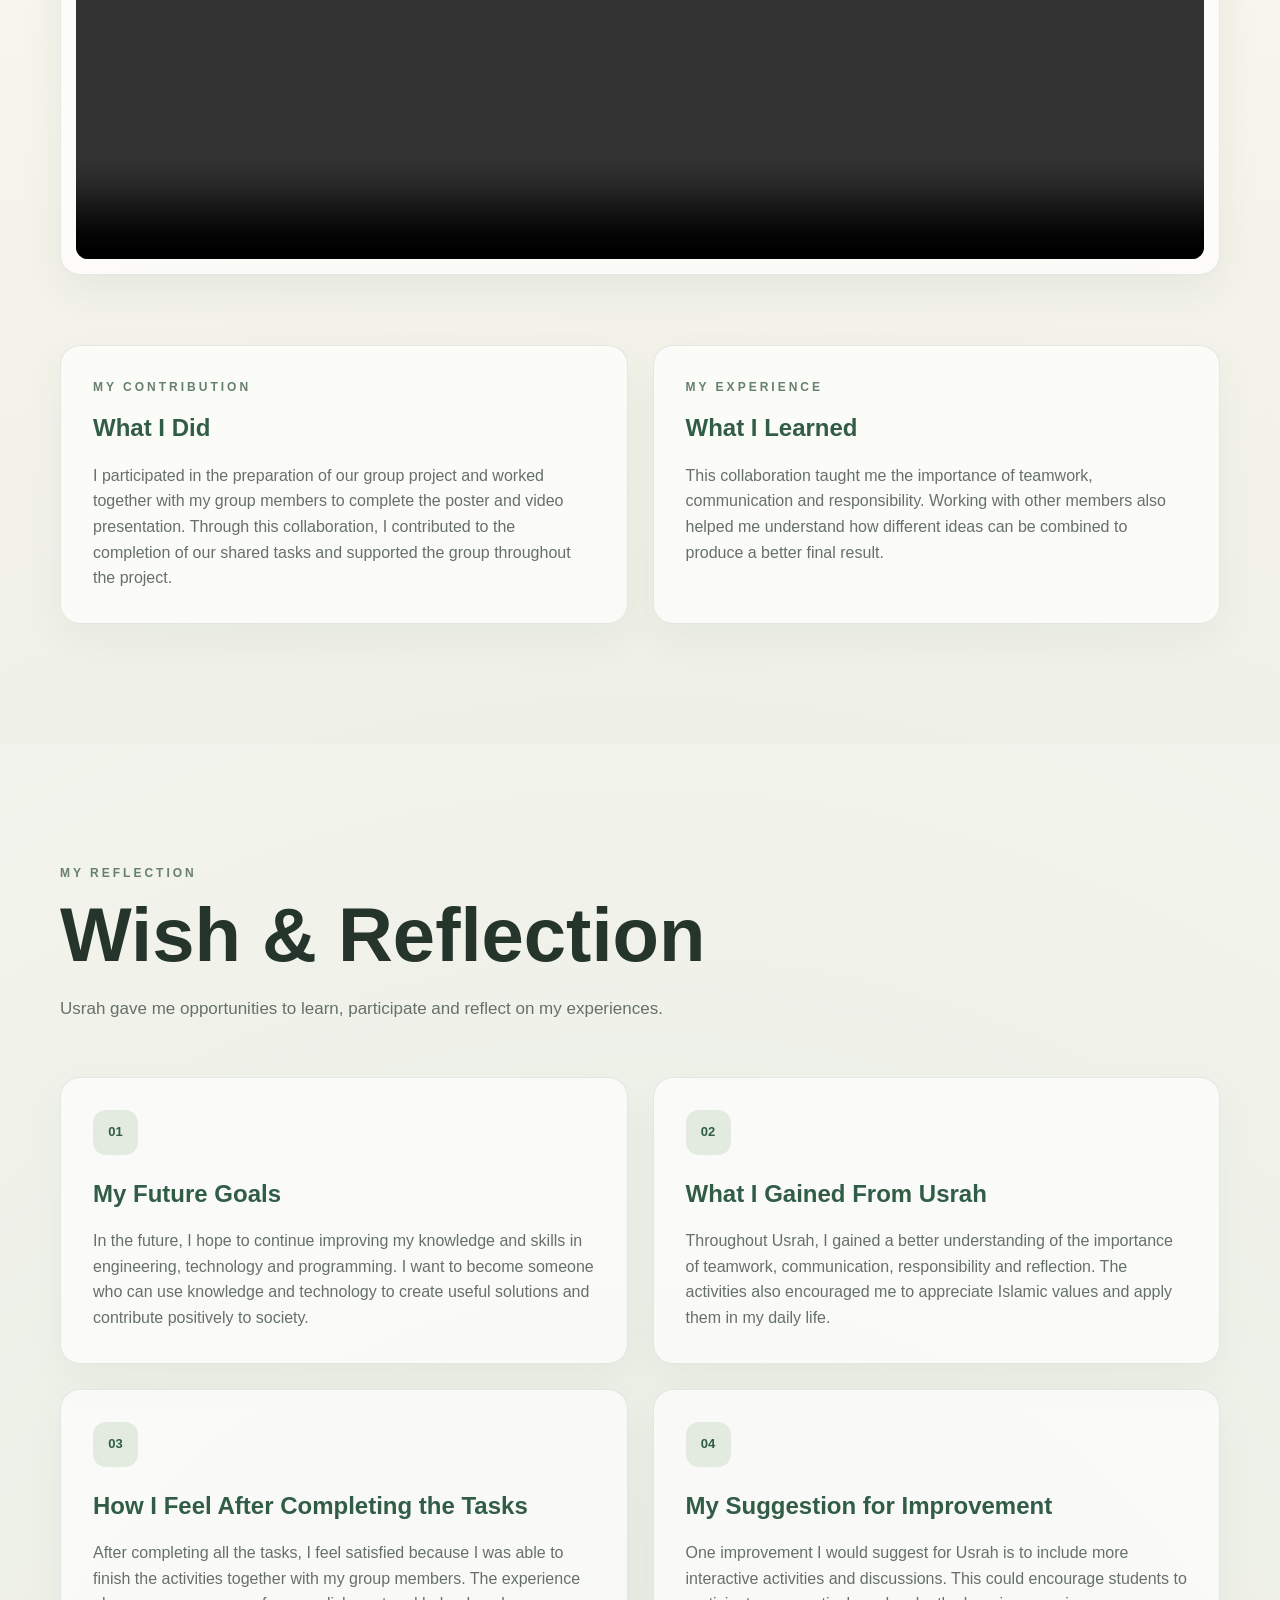
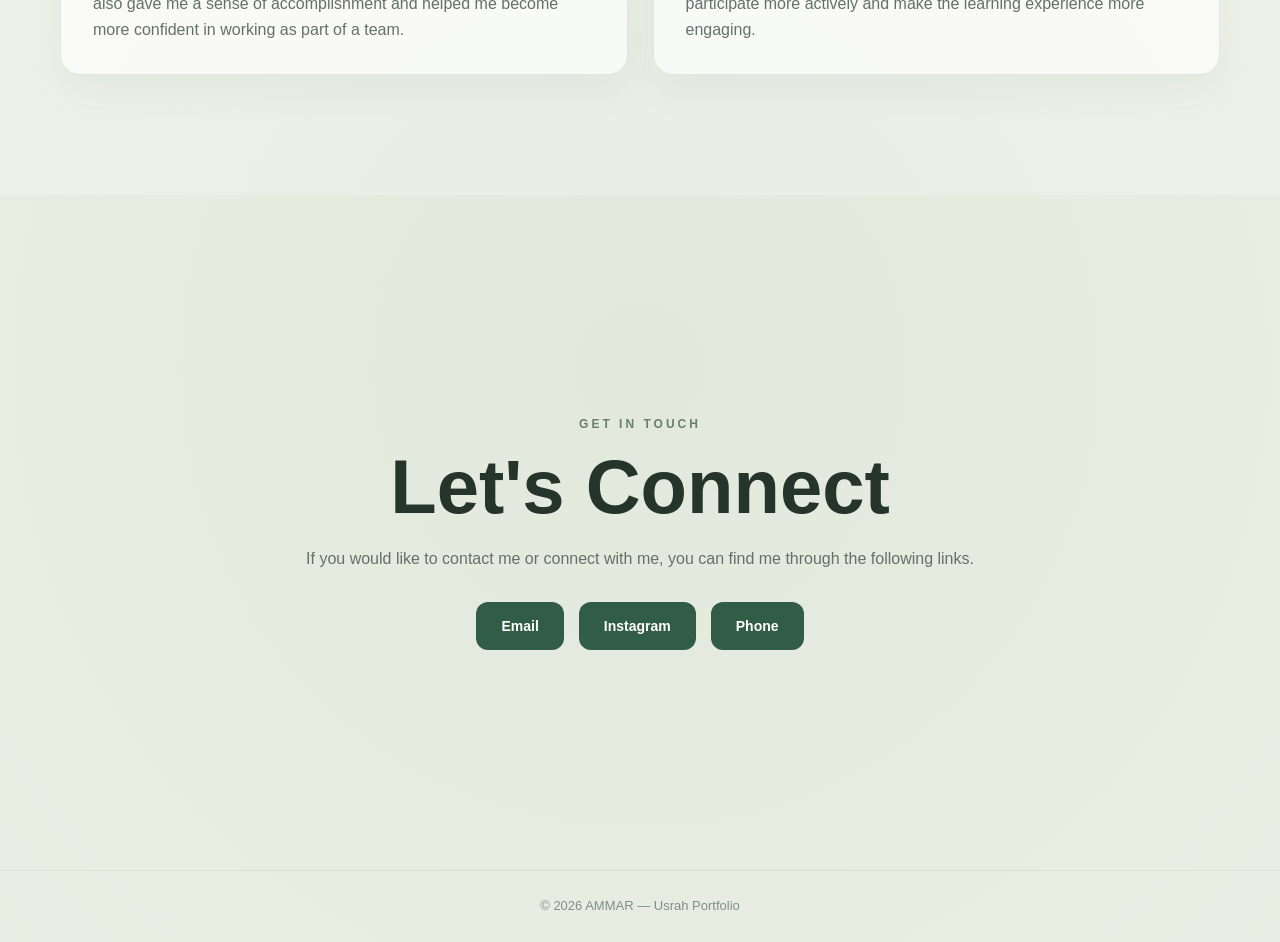
==== commit f58bb4d0: "edit" ====
--- a/index.html
+++ b/index.html
@@ -7,16 +7,17 @@
 
     <meta name="viewport" content="width=device-width, initial-scale=1.0">
 
-    <title>E-portfolio | Usrah </title>
+    <title>E-Portfolio | Usrah</title>
 
     <meta name="description"
-          content="AMMAR's Usrah  portfolio showcasing collaboration, projects, experiences and reflections.">
+        content="AMMAR's Usrah e-portfolio showcasing collaboration, projects, experiences and reflections.">
 
     <link rel="stylesheet" href="style.css">
 
 </head>
 
 <body>
+
 
 <!-- =========================
 NAVBAR
@@ -28,7 +29,11 @@
         MY PORTFOLIO
     </div>
 
-    <button class="menu-toggle" onclick="toggleMenu()" aria-label="Open navigation menu">
+    <button
+        class="menu-toggle"
+        onclick="toggleMenu()"
+        aria-label="Open navigation menu"
+    >
         ☰
     </button>
 
@@ -59,6 +64,7 @@
 </nav>
 
 
+
 <!-- =========================
 HOME
 ========================= -->
@@ -72,7 +78,7 @@
         </p>
 
         <h1>
-            Hi, I'm <span>`AMMAR</span>
+            Hi, I'm <span>AMMAR</span>
         </h1>
 
         <h2>
@@ -81,7 +87,7 @@
 
         <p class="description">
             This website presents my experiences, contributions and
-            reflections throughout Usrah . It also showcases the
+            reflections throughout Usrah. It also showcases the
             collaborative tasks that I completed with my group.
         </p>
 
@@ -100,19 +106,21 @@
     </div>
 
 
-    <!-- PROFILE IMAGE -->
-
     <div class="home-image">
 
         <div class="image-circle">
 
-            <img src="profile.jpg" alt="Profile picture of AMMAR">
+            <img
+                src="profile.jpg"
+                alt="Profile picture of AMMAR"
+            >
 
         </div>
 
     </div>
 
 </section>
+
 
 
 <!-- =========================
@@ -159,24 +167,83 @@
                         <span>Name</span>
 
                         <strong>
-                            MUHAMMAD `AMMAR HARITH BIN ROSLIM
-                        </strong>
-
-                    </div>
-
-                    <div class="info-item">
-
-                        <span>Role</span>
-
-                        <strong>
-                            Student
-                        </strong>
-
-                    </div>
-
-                </div>
-
-            </div>
+                            Muhammad `Ammar Harith bin Roslim
+                        </strong>
+
+                    </div>
+
+
+                    <div class="info-item">
+
+                        <span>Age</span>
+
+                        <strong>
+                            18 Years Old
+                        </strong>
+
+                    </div>
+
+
+                    <div class="info-item">
+
+                        <span>Date of Birth</span>
+
+                        <strong>
+                            6 August 2008
+                        </strong>
+
+                    </div>
+
+
+                    <div class="info-item">
+
+                        <span>Hometown</span>
+
+                        <strong>
+                            Kampung Tanjung, Jerangau
+                        </strong>
+
+                    </div>
+
+
+                    <div class="info-item">
+
+                        <span>Postcode</span>
+
+                        <strong>
+                            23200 Bukit Besi
+                        </strong>
+
+                    </div>
+
+
+                    <div class="info-item">
+
+                        <span>Hobbies</span>
+
+                        <strong>
+                            Volleyball & Fishing
+                        </strong>
+
+                    </div>
+
+
+                    <div class="info-item">
+
+                        <span>Personality</span>
+
+                        <strong>
+                            Easy-going, hardworking and responsible,
+                            with a proactive mindset and a willingness
+                            to learn and improve.
+                        </strong>
+
+                    </div>
+
+                </div>
+
+            </div>
+
 
 
             <!-- EDUCATION -->
@@ -203,6 +270,7 @@
 
                     </div>
 
+
                     <div class="info-item">
 
                         <span>Programme</span>
@@ -216,6 +284,7 @@
                 </div>
 
             </div>
+
 
 
             <!-- INTERESTS -->
@@ -245,6 +314,7 @@
 </section>
 
 
+
 <!-- =========================
 COLLABORATION
 ========================= -->
@@ -267,12 +337,13 @@
         </p>
 
 
+
         <!-- PROJECT INTRO -->
 
         <div class="collaboration-intro">
 
             <span class="project-label">
-                USRAH  GROUP PROJECT
+                USRAH GROUP PROJECT
             </span>
 
             <h2>
@@ -290,6 +361,7 @@
         </div>
 
 
+
         <!-- POSTER -->
 
         <div class="work-block">
@@ -327,6 +399,7 @@
         </div>
 
 
+
         <!-- VIDEO -->
 
         <div class="work-block">
@@ -354,9 +427,15 @@
 
             <div class="video-container">
 
-                <video controls preload="metadata">
-
-                    <source src="usrah-video.mp4" type="video/mp4">
+                <video
+                    controls
+                    preload="metadata"
+                >
+
+                    <source
+                        src="usrah-video.mp4"
+                        type="video/mp4"
+                    >
 
                     Your browser does not support the video element.
 
@@ -365,6 +444,7 @@
             </div>
 
         </div>
+
 
 
         <!-- CONTRIBUTION -->
@@ -421,6 +501,7 @@
 </section>
 
 
+
 <!-- =========================
 WISH & REFLECTION
 ========================= -->
@@ -438,7 +519,7 @@
         </h1>
 
         <p class="section-intro">
-            Usrahgave me opportunities to learn, participate
+            Usrah gave me opportunities to learn, participate
             and reflect on my experiences.
         </p>
 
@@ -469,6 +550,7 @@
             </div>
 
 
+
             <!-- WHAT I GAINED -->
 
             <div class="wish-card">
@@ -492,6 +574,7 @@
             </div>
 
 
+
             <!-- FEELING -->
 
             <div class="wish-card">
@@ -515,6 +598,7 @@
             </div>
 
 
+
             <!-- IMPROVEMENT -->
 
             <div class="wish-card">
@@ -542,6 +626,7 @@
     </div>
 
 </section>
+
 
 
 <!-- =========================
@@ -600,6 +685,7 @@
 </section>
 
 
+
 <!-- =========================
 FOOTER
 ========================= -->
@@ -613,6 +699,7 @@
 </footer>
 
 
+
 <script src="script.js"></script>
 
 </body>
--- a/style.css
+++ b/style.css
@@ -1,52 +1,96 @@
 /* =========================
-RESET
+GLOBAL
 ========================= */
 
 * {
     margin: 0;
     padding: 0;
     box-sizing: border-box;
-}
-
-
-html {
     scroll-behavior: smooth;
 }
 
 
 body {
+    font-family: Arial, Helvetica, sans-serif;
+    color: #26352c;
 
     background:
         radial-gradient(
-            circle at 10% 15%,
-            rgba(176, 196, 155, 0.35),
-            transparent 30%
+            circle at 10% 10%,
+            rgba(190, 211, 190, 0.55),
+            transparent 35%
         ),
-
         radial-gradient(
-            circle at 90% 80%,
-            rgba(218, 196, 150, 0.28),
-            transparent 30%
+            circle at 90% 20%,
+            rgba(221, 216, 188, 0.45),
+            transparent 35%
         ),
-
-        linear-gradient(
-            135deg,
-            #f5f3ea,
-            #e9eee4,
-            #f7f5ed
-        );
-
-    background-attachment: fixed;
-
+        radial-gradient(
+            circle at 50% 90%,
+            rgba(205, 220, 203, 0.5),
+            transparent 40%
+        ),
+        #f7f5ed;
+
+    line-height: 1.6;
+}
+
+
+a {
+    text-decoration: none;
+    color: inherit;
+}
+
+
+img {
+    max-width: 100%;
+    display: block;
+}
+
+
+section {
+    min-height: 100vh;
+    padding: 120px 60px;
+}
+
+
+.section-content {
+    width: 100%;
+    max-width: 1200px;
+    margin: auto;
+}
+
+
+.small-text {
+    font-size: 12px;
+    font-weight: bold;
+    letter-spacing: 3px;
+    text-transform: uppercase;
+    color: #66806e;
+    margin-bottom: 12px;
+}
+
+
+h1 {
+    font-size: clamp(42px, 6vw, 76px);
+    line-height: 1.05;
+    margin-bottom: 20px;
     color: #26352c;
-
-    font-family:
-        Arial,
-        Helvetica,
-        sans-serif;
-
-    line-height: 1.6;
-}
+}
+
+
+h2 {
+    color: #315c45;
+}
+
+
+.section-intro {
+    max-width: 700px;
+    font-size: 17px;
+    color: #657168;
+    margin-bottom: 55px;
+}
+
 
 
 /* =========================
@@ -54,586 +98,390 @@
 ========================= */
 
 nav {
-
-    height: 72px;
-
-    background: rgba(250, 249, 243, 0.78);
+    position: fixed;
+    top: 18px;
+    left: 50%;
+    transform: translateX(-50%);
+
+    width: calc(100% - 70px);
+    max-width: 1250px;
+
+    height: 68px;
+
+    padding: 0 28px;
 
     display: flex;
-
     align-items: center;
-
     justify-content: space-between;
 
-    padding: 0 60px;
-
-    position: sticky;
-
-    top: 0;
+    background: rgba(255, 255, 255, 0.72);
+    backdrop-filter: blur(18px);
+    -webkit-backdrop-filter: blur(18px);
+
+    border: 1px solid rgba(49, 92, 69, 0.12);
+
+    border-radius: 18px;
 
     z-index: 1000;
 
-    backdrop-filter: blur(14px);
-
-    border-bottom:
-        1px solid rgba(49, 92, 69, 0.12);
-
     transition: 0.3s ease;
 }
 
 
 nav.scrolled {
-
-    background:
-        rgba(247, 246, 239, 0.94);
-
-    box-shadow:
-        0 8px 30px rgba(40, 60, 45, 0.08);
+    box-shadow: 0 10px 30px rgba(48, 70, 56, 0.08);
 }
 
 
 .logo {
-
+    font-size: 18px;
+    font-weight: 800;
+    letter-spacing: 2px;
     color: #315c45;
-
-    font-size: 23px;
-
-    font-weight: 800;
-
-    letter-spacing: 2px;
 }
 
 
 nav ul {
-
     display: flex;
-
-    gap: 32px;
-
+    align-items: center;
+    gap: 30px;
     list-style: none;
 }
 
 
-nav a {
-
-    color: #435247;
-
-    text-decoration: none;
-
-    font-size: 15px;
-
-    font-weight: 500;
-
-    transition: 0.3s ease;
-
-    position: relative;
-}
-
-
-nav a::after {
-
-    content: "";
-
-    position: absolute;
-
-    width: 0;
-
-    height: 2px;
-
-    left: 0;
-
-    bottom: -7px;
-
-    background: #315c45;
-
-    transition: 0.3s ease;
-}
-
-
-nav a:hover {
-
+nav ul li a {
+    font-size: 14px;
+    font-weight: 600;
+    color: #52645a;
+    transition: 0.25s ease;
+}
+
+
+nav ul li a:hover {
     color: #315c45;
 }
 
 
-nav a:hover::after {
-
-    width: 100%;
-}
-
-
-/* =========================
-GENERAL
-========================= */
-
-section {
-
+.menu-toggle {
+    display: none;
+
+    border: none;
+    background: transparent;
+
+    font-size: 28px;
+    color: #315c45;
+
+    cursor: pointer;
+}
+
+
+
+/* =========================
+HOME
+========================= */
+
+#home {
     min-height: 100vh;
 
-    padding:
-        120px 60px;
-
-    text-align: center;
-}
-
-
-.section-content {
-
-    max-width: 1150px;
-
+    display: flex;
+    align-items: center;
+    justify-content: space-between;
+
+    gap: 70px;
+
+    max-width: 1400px;
     margin: auto;
-}
-
-
-section h1 {
-
-    font-size: 54px;
-
-    line-height: 1.15;
-
-    margin-bottom: 25px;
-
-    color: #26352c;
-}
-
-
-.small-text {
-
-    font-size: 13px;
-
-    letter-spacing: 3px;
-
-    color: #55745d;
-
-    font-weight: 700;
-
-    margin-bottom: 12px;
-}
-
-
-.section-intro {
-
+
+    padding-top: 150px;
+}
+
+
+.home-content {
+    flex: 1;
     max-width: 700px;
-
-    margin:
-        0 auto 60px;
-
-    color: #68736b;
-
+}
+
+
+.home-content h1 {
+    font-size: clamp(48px, 7vw, 88px);
+}
+
+
+.home-content h1 span {
+    color: #668b70;
+}
+
+
+.home-content h2 {
+    font-size: clamp(22px, 3vw, 34px);
+    margin-bottom: 22px;
+}
+
+
+.description {
+    max-width: 620px;
     font-size: 17px;
-
-    line-height: 1.8;
-}
-
-
-/* =========================
-HOME
-========================= */
-
-#home {
-
-    min-height:
-        calc(100vh - 72px);
-
-    max-width: 1250px;
-
-    margin: auto;
-
+    color: #657168;
+    margin-bottom: 35px;
+}
+
+
+.home-buttons {
     display: flex;
-
-    justify-content: space-between;
-
-    align-items: center;
-
-    gap: 90px;
-
-    text-align: left;
-
-    padding-top: 70px;
-}
-
-
-.home-content {
-
-    flex: 1;
-
-    max-width: 700px;
-}
-
-
-.home-content h1 {
-
-    font-size: 76px;
-
-    line-height: 1.05;
-
-    margin-bottom: 18px;
-}
-
-
-.home-content h1 span {
-
-    color: #315c45;
-}
-
-
-.home-content h2 {
-
-    font-size: 27px;
-
-    font-weight: 500;
-
-    color: #526158;
-
-    margin-bottom: 25px;
-}
-
-
-.description {
-
-    max-width: 620px;
-
-    font-size: 18px;
-
-    line-height: 1.8;
-
-    color: #68736b;
-
-    margin-bottom: 35px;
-}
-
-
-/* =========================
-HOME BUTTONS
-========================= */
-
-.home-buttons {
-
-    display: flex;
-
-    gap: 14px;
-
+    gap: 15px;
     flex-wrap: wrap;
 }
 
 
 .main-button,
 .secondary-button {
-
-    display: inline-block;
-
-    padding:
-        13px 25px;
-
-    border-radius: 10px;
-
-    text-decoration: none;
-
-    font-size: 16px;
-
+    padding: 13px 23px;
+    border-radius: 12px;
+    font-size: 14px;
+    font-weight: 700;
     transition: 0.3s ease;
 }
 
 
 .main-button {
-
     background: #315c45;
-
     color: white;
+}
+
+
+.main-button:hover {
+    transform: translateY(-3px);
+    background: #264c38;
+}
+
+
+.secondary-button {
+    background: rgba(255, 255, 255, 0.7);
+    border: 1px solid rgba(49, 92, 69, 0.18);
+    color: #315c45;
+}
+
+
+.secondary-button:hover {
+    transform: translateY(-3px);
+    background: white;
+}
+
+
+.home-image {
+    flex: 0 0 350px;
+}
+
+
+.image-circle {
+    width: 350px;
+    height: 350px;
+
+    border-radius: 50%;
+
+    padding: 10px;
+
+    background: rgba(255, 255, 255, 0.65);
+
+    border: 1px solid rgba(49, 92, 69, 0.15);
 
     box-shadow:
-        0 8px 20px rgba(49, 92, 69, 0.18);
-}
-
-
-.main-button:hover {
-
-    transform: translateY(-4px);
-
-    background: #264b38;
-}
-
-
-.secondary-button {
-
-    border:
-        1px solid rgba(49, 92, 69, 0.25);
-
-    color: #315c45;
-
-    background:
-        rgba(255, 255, 255, 0.35);
-}
-
-
-.secondary-button:hover {
-
-    transform: translateY(-4px);
-
-    background:
-        rgba(255, 255, 255, 0.7);
-}
-
-
-/* =========================
-PROFILE IMAGE
-========================= */
-
-.home-image {
-
-    flex:
-        0 0 350px;
-}
-
-
-.image-circle {
-
-    width: 350px;
-
-    height: 350px;
+        0 25px 60px rgba(49, 92, 69, 0.12);
+}
+
+
+.image-circle img {
+    width: 100%;
+    height: 100%;
 
     border-radius: 50%;
 
-    overflow: hidden;
-
-    border:
-        5px solid rgba(255, 255, 255, 0.8);
-
-    box-shadow:
-
-        0 15px 45px
-        rgba(49, 92, 69, 0.16),
-
-        0 0 0 8px
-        rgba(49, 92, 69, 0.08);
-}
-
-
-.image-circle img {
-
-    width: 100%;
-
-    height: 100%;
-
-    display: block;
-
     object-fit: cover;
 }
 
 
+
 /* =========================
 BIODATA
 ========================= */
 
 #biodata {
-
-    background:
-        rgba(255, 255, 255, 0.18);
+    background: rgba(255, 255, 255, 0.18);
 }
 
 
 .biodata-container {
-
     display: grid;
 
     grid-template-columns:
         repeat(3, 1fr);
 
-    gap: 22px;
-
-    text-align: left;
+    gap: 25px;
 }
 
 
 .info-card {
-
     padding: 32px;
 
     min-height: 270px;
 
     background:
-        rgba(255, 255, 255, 0.62);
-
-    border:
-        1px solid rgba(49, 92, 69, 0.12);
+        rgba(255, 255, 255, 0.68);
+
+    border: 1px solid
+        rgba(49, 92, 69, 0.12);
 
     border-radius: 20px;
 
     box-shadow:
-        0 15px 40px
-        rgba(45, 65, 50, 0.07);
-
-    backdrop-filter: blur(12px);
-
-    transition: 0.35s ease;
+        0 15px 40px rgba(49, 92, 69, 0.06);
+
+    transition: 0.3s ease;
 }
 
 
 .info-card:hover {
-
-    transform:
-        translateY(-7px);
+    transform: translateY(-6px);
 
     box-shadow:
-        0 20px 45px
-        rgba(45, 65, 50, 0.11);
+        0 20px 45px rgba(49, 92, 69, 0.1);
 }
 
 
 .card-icon {
-
-    color: #6b8a70;
+    width: 48px;
+    height: 48px;
+
+    display: flex;
+    align-items: center;
+    justify-content: center;
+
+    border-radius: 14px;
+
+    background: #e3ebe1;
+
+    color: #315c45;
 
     font-size: 13px;
-
-    letter-spacing: 2px;
-
-    margin-bottom: 22px;
+    font-weight: 800;
+
+    margin-bottom: 20px;
 }
 
 
 .info-card h2 {
-
-    color: #315c45;
-
     font-size: 23px;
-
-    margin-bottom: 25px;
-}
-
-
-.info-card p {
-
-    color: #68736b;
-
-    line-height: 1.8;
+    margin-bottom: 24px;
 }
 
 
 .info-list {
-
     display: flex;
-
     flex-direction: column;
-
     gap: 18px;
 }
 
 
 .info-item {
-
     display: flex;
-
     flex-direction: column;
-
     gap: 4px;
 }
 
 
 .info-item span {
-
-    font-size: 13px;
-
-    color: #89928b;
+    font-size: 11px;
+    letter-spacing: 1.5px;
+    text-transform: uppercase;
+    color: #819087;
+    font-weight: 700;
 }
 
 
 .info-item strong {
-
-    color: #39483e;
-
-    font-size: 15px;
-}
+    font-size: 14px;
+    color: #35453b;
+}
+
+
+
+/* PERSONAL INFORMATION ONLY
+   DESKTOP = 2 COLUMNS
+*/
+
+.info-card:first-child .info-list {
+    display: grid;
+
+    grid-template-columns:
+        1fr 1fr;
+
+    gap: 18px;
+}
+
+
+.info-card:first-child .info-item:last-child {
+    grid-column: 1 / -1;
+}
+
 
 
 /* =========================
 COLLABORATION
 ========================= */
 
-#collaboration {
-
-    background:
-        rgba(255, 255, 255, 0.25);
-}
-
-
 .collaboration-intro {
-
-    max-width: 850px;
-
-    margin:
-        0 auto 70px;
-
-    padding: 40px;
-
-    text-align: left;
+    max-width: 900px;
+
+    padding: 35px;
+
+    margin-bottom: 65px;
 
     background:
         rgba(255, 255, 255, 0.65);
 
-    border:
-        1px solid rgba(49, 92, 69, 0.12);
-
-    border-radius: 22px;
+    border: 1px solid
+        rgba(49, 92, 69, 0.12);
+
+    border-radius: 20px;
 
     box-shadow:
-        0 15px 40px
-        rgba(45, 65, 50, 0.07);
+        0 15px 40px rgba(49, 92, 69, 0.05);
 }
 
 
 .project-label {
-
     display: inline-block;
 
-    font-size: 12px;
-
+    font-size: 11px;
+    font-weight: 800;
     letter-spacing: 2px;
 
-    color: #55745d;
+    color: #66806e;
 
     margin-bottom: 15px;
-
-    font-weight: 700;
 }
 
 
 .collaboration-intro h2 {
-
     font-size: 30px;
-
-    color: #315c45;
-
     margin-bottom: 15px;
 }
 
 
 .collaboration-intro p {
-
-    color: #68736b;
-
-    line-height: 1.8;
-}
-
-
-/* =========================
-WORK BLOCK
-========================= */
+    color: #657168;
+    max-width: 800px;
+}
+
 
 .work-block {
-
-    margin-bottom: 75px;
-
-    text-align: left;
+    margin-bottom: 70px;
 }
 
 
 .work-heading {
-
     display: flex;
-
     align-items: center;
-
     gap: 20px;
 
     margin-bottom: 25px;
@@ -641,29 +489,32 @@
 
 
 .work-heading > span {
-
+    width: 48px;
+    height: 48px;
+
+    display: flex;
+    align-items: center;
+    justify-content: center;
+
+    background: #315c45;
+    color: white;
+
+    border-radius: 14px;
+
+    font-weight: 800;
     font-size: 14px;
-
-    color: #6b8a70;
-
-    letter-spacing: 2px;
-
-    min-width: 30px;
+}
+
+
+.work-heading h2 {
+    font-size: 30px;
 }
 
 
 .work-heading .small-text {
-
-    margin-bottom: 3px;
-}
-
-
-.work-heading h2 {
-
-    font-size: 30px;
-
-    color: #2f4035;
-}
+    margin-bottom: 2px;
+}
+
 
 
 /* =========================
@@ -671,77 +522,77 @@
 ========================= */
 
 .poster-container {
-
     width: 100%;
 
-    max-width: 760px;
+    padding: 25px;
+
+    background:
+        rgba(255, 255, 255, 0.68);
+
+    border: 1px solid
+        rgba(49, 92, 69, 0.12);
+
+    border-radius: 20px;
+
+    box-shadow:
+        0 15px 40px rgba(49, 92, 69, 0.07);
+
+    text-align: center;
+}
+
+
+.poster-container img {
+    width: 100%;
+    height: auto;
+
+    max-width: 900px;
 
     margin: auto;
 
-    padding: 12px;
+    border-radius: 12px;
+
+    object-fit: contain;
+}
+
+
+
+/* =========================
+VIDEO
+========================= */
+
+.video-container {
+    width: 100%;
+
+    padding: 15px;
 
     background:
-        rgba(255, 255, 255, 0.7);
-
-    border:
-        1px solid rgba(49, 92, 69, 0.12);
+        rgba(255, 255, 255, 0.68);
+
+    border: 1px solid
+        rgba(49, 92, 69, 0.12);
 
     border-radius: 20px;
 
     box-shadow:
-        0 20px 50px
-        rgba(45, 65, 50, 0.12);
-}
-
-
-.poster-container img {
+        0 15px 40px rgba(49, 92, 69, 0.07);
+}
+
+
+.video-container video {
+    display: block;
 
     width: 100%;
-
     height: auto;
 
-    display: block;
+    max-height: 700px;
+
+    margin: auto;
 
     border-radius: 12px;
-}
-
-
-/* =========================
-VIDEO
-========================= */
-
-.video-container {
-
-    max-width: 850px;
-
-    margin: auto;
-
-    padding: 10px;
-
-    background:
-        rgba(255, 255, 255, 0.7);
-
-    border:
-        1px solid rgba(49, 92, 69, 0.12);
-
-    border-radius: 20px;
-
-    box-shadow:
-        0 20px 50px
-        rgba(45, 65, 50, 0.12);
-}
-
-
-.video-container video {
-
-    width: 100%;
-
-    display: block;
-
-    border-radius: 13px;
-
-    background: #dfe5dd;
-}
+
+    background: #e7ebe5;
+}
+
 
 
 /* =========================
@@ -749,124 +600,114 @@
 ========================= */
 
 .contribution-grid {
-
     display: grid;
 
     grid-template-columns:
         repeat(2, 1fr);
 
-    gap: 22px;
-
-    text-align: left;
+    gap: 25px;
 }
 
 
 .reflection-card {
-
     padding: 32px;
 
     background:
-        rgba(255, 255, 255, 0.65);
-
-    border:
-        1px solid rgba(49, 92, 69, 0.12);
+        rgba(255, 255, 255, 0.68);
+
+    border: 1px solid
+        rgba(49, 92, 69, 0.12);
 
     border-radius: 20px;
 
     box-shadow:
-        0 15px 40px
-        rgba(45, 65, 50, 0.07);
+        0 15px 40px rgba(49, 92, 69, 0.05);
 }
 
 
 .reflection-card h2 {
-
-    color: #315c45;
-
     margin-bottom: 15px;
 }
 
 
 .reflection-card p:last-child {
-
-    color: #68736b;
-
-    line-height: 1.8;
-}
-
-
-/* =========================
-WISH
-========================= */
+    color: #657168;
+}
+
+
+
+/* =========================
+WISH & REFLECTION
+========================= */
+
+#wish {
+    background: rgba(255, 255, 255, 0.2);
+}
+
 
 .wish-container {
-
     display: grid;
 
     grid-template-columns:
         repeat(2, 1fr);
 
-    gap: 22px;
-
-    text-align: left;
+    gap: 25px;
 }
 
 
 .wish-card {
-
-    padding: 35px;
+    padding: 32px;
 
     background:
-        rgba(255, 255, 255, 0.63);
-
-    border:
-        1px solid rgba(49, 92, 69, 0.12);
+        rgba(255, 255, 255, 0.68);
+
+    border: 1px solid
+        rgba(49, 92, 69, 0.12);
 
     border-radius: 20px;
 
     box-shadow:
-        0 15px 40px
-        rgba(45, 65, 50, 0.07);
+        0 15px 40px rgba(49, 92, 69, 0.05);
 
     transition: 0.3s ease;
 }
 
 
 .wish-card:hover {
-
-    transform:
-        translateY(-6px);
+    transform: translateY(-5px);
 }
 
 
 .wish-number {
-
-    color: #6b8a70;
+    width: 45px;
+    height: 45px;
+
+    display: flex;
+    align-items: center;
+    justify-content: center;
+
+    background: #e3ebe1;
+
+    color: #315c45;
+
+    border-radius: 13px;
 
     font-size: 13px;
-
-    letter-spacing: 2px;
+    font-weight: 800;
 
     margin-bottom: 20px;
 }
 
 
 .wish-card h2 {
-
-    color: #315c45;
-
-    font-size: 23px;
-
     margin-bottom: 15px;
 }
 
 
 .wish-card p {
-
-    color: #68736b;
-
-    line-height: 1.8;
-}
+    color: #657168;
+}
+
 
 
 /* =========================
@@ -874,88 +715,61 @@
 ========================= */
 
 #contact {
-
     min-height: 75vh;
 
     display: flex;
-
     align-items: center;
-
     justify-content: center;
+
+    text-align: center;
 }
 
 
 .contact-content {
-
-    max-width: 750px;
-
+    max-width: 700px;
     margin: auto;
 }
 
 
 .contact-description {
-
-    color: #68736b;
-
-    font-size: 18px;
-
-    line-height: 1.8;
-
-    margin-bottom: 35px;
+    color: #657168;
+    margin-bottom: 30px;
 }
 
 
 .contact-buttons {
-
     display: flex;
 
     justify-content: center;
 
-    align-items: center;
+    gap: 15px;
 
     flex-wrap: wrap;
-
-    gap: 14px;
 }
 
 
 .contact-button {
-
-    display: inline-block;
-
-    padding:
-        13px 24px;
-
-    background:
-        rgba(255, 255, 255, 0.6);
-
-    border:
-        1px solid rgba(49, 92, 69, 0.15);
-
-    border-radius: 10px;
-
-    color: #315c45;
-
-    text-decoration: none;
+    padding: 13px 25px;
+
+    border-radius: 12px;
+
+    background: #315c45;
+
+    color: white;
+
+    font-weight: 700;
+    font-size: 14px;
 
     transition: 0.3s ease;
 }
 
 
 .contact-button:hover {
-
-    transform:
-        translateY(-5px);
-
-    background:
-        #315c45;
-
-    color: white;
-
-    box-shadow:
-        0 10px 25px
-        rgba(49, 92, 69, 0.16);
-}
+    transform: translateY(-3px);
+
+    background: #264c38;
+}
+
 
 
 /* =========================
@@ -963,30 +777,28 @@
 ========================= */
 
 footer {
-
     padding: 25px;
 
     text-align: center;
 
-    color: #7b857e;
+    color: #819087;
 
     font-size: 13px;
 
-    border-top:
-        1px solid rgba(49, 92, 69, 0.1);
-}
-
-
-/* =========================
-SCROLL ANIMATION
+    border-top: 1px solid
+        rgba(49, 92, 69, 0.08);
+}
+
+
+
+/* =========================
+SCROLL REVEAL
 ========================= */
 
 .reveal {
-
     opacity: 0;
 
-    transform:
-        translateY(45px);
+    transform: translateY(35px);
 
     transition:
         opacity 0.8s ease,
@@ -995,32 +807,11 @@
 
 
 .reveal.active {
-
     opacity: 1;
 
-    transform:
-        translateY(0);
-}
-
-
-/* =========================
-MOBILE MENU
-========================= */
-
-.menu-toggle {
-
-    display: none;
-
-    background: transparent;
-
-    border: none;
-
-    color: #315c45;
-
-    font-size: 28px;
-
-    cursor: pointer;
-}
+    transform: translateY(0);
+}
+
 
 
 /* =========================
@@ -1029,317 +820,382 @@
 
 @media (max-width: 1000px) {
 
+    section {
+        padding: 110px 40px;
+    }
+
+
+    #home {
+        flex-direction: column;
+
+        justify-content: center;
+
+        text-align: center;
+
+        padding-top: 140px;
+    }
+
+
+    .home-content {
+        max-width: 800px;
+    }
+
+
+    .description {
+        margin-left: auto;
+        margin-right: auto;
+    }
+
+
+    .home-buttons {
+        justify-content: center;
+    }
+
+
+    .home-image {
+        flex: none;
+    }
+
+
+    .biodata-container {
+        grid-template-columns: 1fr;
+    }
+
+
+    .info-card {
+        min-height: auto;
+    }
+
+
+    .contribution-grid {
+        grid-template-columns: 1fr;
+    }
+
+
+    .wish-container {
+        grid-template-columns: 1fr;
+    }
+
+}
+
+
+
+/* =========================
+MOBILE
+========================= */
+
+@media (max-width: 750px) {
+
     nav {
+        top: 10px;
+
+        width: calc(100% - 24px);
+
+        height: 62px;
+
+        padding: 0 20px;
+
+        border-radius: 15px;
+    }
+
+
+    .logo {
+        font-size: 16px;
+    }
+
+
+    .menu-toggle {
+        display: block;
+    }
+
+
+    nav ul {
+        display: none;
+
+        position: absolute;
+
+        top: 70px;
+        left: 0;
+
+        width: 100%;
+
+        flex-direction: column;
+
+        gap: 0;
+
+        padding: 10px;
+
+        background:
+            rgba(255, 255, 255, 0.94);
+
+        backdrop-filter: blur(18px);
+
+        border: 1px solid
+            rgba(49, 92, 69, 0.12);
+
+        border-radius: 15px;
+
+        box-shadow:
+            0 15px 35px rgba(49, 92, 69, 0.1);
+    }
+
+
+    nav ul.active {
+        display: flex;
+    }
+
+
+    nav ul li {
+        width: 100%;
+    }
+
+
+    nav ul li a {
+        display: block;
+
+        width: 100%;
+
+        padding: 13px 15px;
+
+        border-radius: 10px;
+    }
+
+
+    nav ul li a:hover {
+        background: #eef2eb;
+    }
+
+
+
+    section {
+        min-height: auto;
 
         padding:
-            0 30px;
+            100px
+            20px
+            80px;
     }
 
 
     #home {
-
-        gap: 50px;
+        min-height: 100vh;
+
+        gap: 45px;
+
+        padding-top: 130px;
     }
 
 
     .home-content h1 {
-
-        font-size: 60px;
+        font-size: 48px;
+    }
+
+
+    .home-content h2 {
+        font-size: 24px;
+    }
+
+
+    .description {
+        font-size: 15px;
+    }
+
+
+    .home-buttons {
+        flex-direction: column;
+
+        align-items: stretch;
+    }
+
+
+    .main-button,
+    .secondary-button {
+        text-align: center;
+
+        width: 100%;
     }
 
 
     .home-image {
-
-        flex:
-            0 0 280px;
+        width: 100%;
+
+        display: flex;
+
+        justify-content: center;
     }
 
 
     .image-circle {
-
-        width: 280px;
-
-        height: 280px;
-    }
-
-
-    .biodata-container {
-
-        grid-template-columns:
-            1fr;
-    }
-
-}
-
-
-/* =========================
-MOBILE
-========================= */
-
-@media (max-width: 750px) {
-
-    nav {
-
-        height: 68px;
-
-        padding:
-            0 20px;
-    }
-
-
-    .menu-toggle {
-
-        display: block;
-    }
-
-
-    nav ul {
-
-        display: none;
-
-        position: absolute;
-
-        top: 68px;
-
-        left: 0;
-
+        width: 250px;
+        height: 250px;
+    }
+
+
+
+    h1 {
+        font-size: 43px;
+    }
+
+
+    .section-intro {
+        font-size: 15px;
+
+        margin-bottom: 35px;
+    }
+
+
+
+    /* PERSONAL INFO MOBILE */
+
+    .info-card:first-child .info-list {
+        grid-template-columns: 1fr;
+    }
+
+
+    .info-card:first-child .info-item:last-child {
+        grid-column: auto;
+    }
+
+
+
+    .info-card {
+        padding: 25px;
+    }
+
+
+    .info-card h2 {
+        font-size: 22px;
+    }
+
+
+    .info-item strong {
+        font-size: 13px;
+    }
+
+
+
+    /* COLLABORATION */
+
+    .collaboration-intro {
+        padding: 25px;
+
+        margin-bottom: 45px;
+    }
+
+
+    .collaboration-intro h2 {
+        font-size: 25px;
+    }
+
+
+    .work-block {
+        margin-bottom: 50px;
+    }
+
+
+    .work-heading {
+        gap: 13px;
+    }
+
+
+    .work-heading > span {
+        width: 42px;
+        height: 42px;
+
+        flex-shrink: 0;
+    }
+
+
+    .work-heading h2 {
+        font-size: 24px;
+    }
+
+
+    .poster-container {
+        padding: 12px;
+    }
+
+
+    .poster-container img {
         width: 100%;
-
+        height: auto;
+    }
+
+
+    .video-container {
+        padding: 8px;
+    }
+
+
+    .video-container video {
+        width: 100%;
+        height: auto;
+    }
+
+
+    .reflection-card,
+    .wish-card {
+        padding: 25px;
+    }
+
+
+    .contact-buttons {
         flex-direction: column;
 
-        gap: 0;
-
-        background:
-            rgba(247, 246, 239, 0.97);
-
-        backdrop-filter:
-            blur(14px);
-
-        padding:
-            8px 0;
-
-        border-bottom:
-            1px solid rgba(49, 92, 69, 0.12);
-    }
-
-
-    nav ul.active {
-
-        display: flex;
-    }
-
-
-    nav ul li {
-
+        align-items: stretch;
+    }
+
+
+    .contact-button {
         width: 100%;
-
-        text-align: center;
-    }
-
-
-    nav ul li a {
-
-        display: block;
-
-        padding: 14px;
-
-        font-size: 16px;
-    }
-
-
-    section {
-
-        padding:
-            90px 20px;
-    }
-
-
-    section h1 {
-
-        font-size: 42px;
-    }
-
-
-    .section-intro {
-
-        font-size: 16px;
-
-        margin-bottom: 45px;
-    }
-
-
-    /* HOME */
-
-    #home {
-
-        min-height:
-            calc(100vh - 68px);
-
-        flex-direction:
-            column-reverse;
-
-        justify-content:
-            center;
-
-        text-align:
-            center;
-
-        gap: 40px;
-
-        padding-top:
-            60px;
+    }
+
+}
+
+
+
+/* =========================
+SMALL MOBILE
+========================= */
+
+@media (max-width: 420px) {
+
+    .logo {
+        font-size: 14px;
+        letter-spacing: 1.5px;
     }
 
 
     .home-content h1 {
-
-        font-size: 50px;
+        font-size: 40px;
     }
 
 
     .home-content h2 {
-
         font-size: 21px;
     }
 
 
-    .description {
-
-        font-size: 16px;
-
-        margin-left:
-            auto;
-
-        margin-right:
-            auto;
-    }
-
-
-    .home-buttons {
-
-        justify-content:
-            center;
-    }
-
-
-    .home-image {
-
-        flex: none;
-    }
-
-
     .image-circle {
-
         width: 220px;
-
         height: 220px;
     }
 
 
-    /* BIODATA */
-
-    .biodata-container {
-
-        grid-template-columns:
-            1fr;
-    }
-
-
-    /* COLLABORATION */
-
-    .collaboration-intro {
-
-        padding: 27px;
-    }
-
-
-    .collaboration-intro h2 {
-
-        font-size: 24px;
+    h1 {
+        font-size: 38px;
+    }
+
+
+    .info-card,
+    .reflection-card,
+    .wish-card {
+        padding: 22px;
     }
 
 
     .work-heading h2 {
-
-        font-size: 24px;
-    }
-
-
-    .poster-container {
-
-        padding: 7px;
-
-        border-radius: 15px;
-    }
-
-
-    .video-container {
-
-        padding: 7px;
-
-        border-radius: 15px;
-    }
-
-
-    /* CONTRIBUTION */
-
-    .contribution-grid {
-
-        grid-template-columns:
-            1fr;
-    }
-
-
-    /* WISH */
-
-    .wish-container {
-
-        grid-template-columns:
-            1fr;
-    }
-
-
-    /* CONTACT */
-
-    .contact-description {
-
-        font-size: 16px;
-    }
-
-}
-
-
-/* =========================
-SMALL MOBILE
-========================= */
-
-@media (max-width: 420px) {
-
-    .home-content h1 {
-
-        font-size: 43px;
-    }
-
-
-    section h1 {
-
-        font-size: 36px;
-    }
-
-
-    .main-button,
-    .secondary-button,
-    .contact-button {
-
-        width: 100%;
-
-        text-align: center;
-    }
-
-
-    .home-buttons {
-
-        flex-direction: column;
+        font-size: 21px;
     }
 
 }
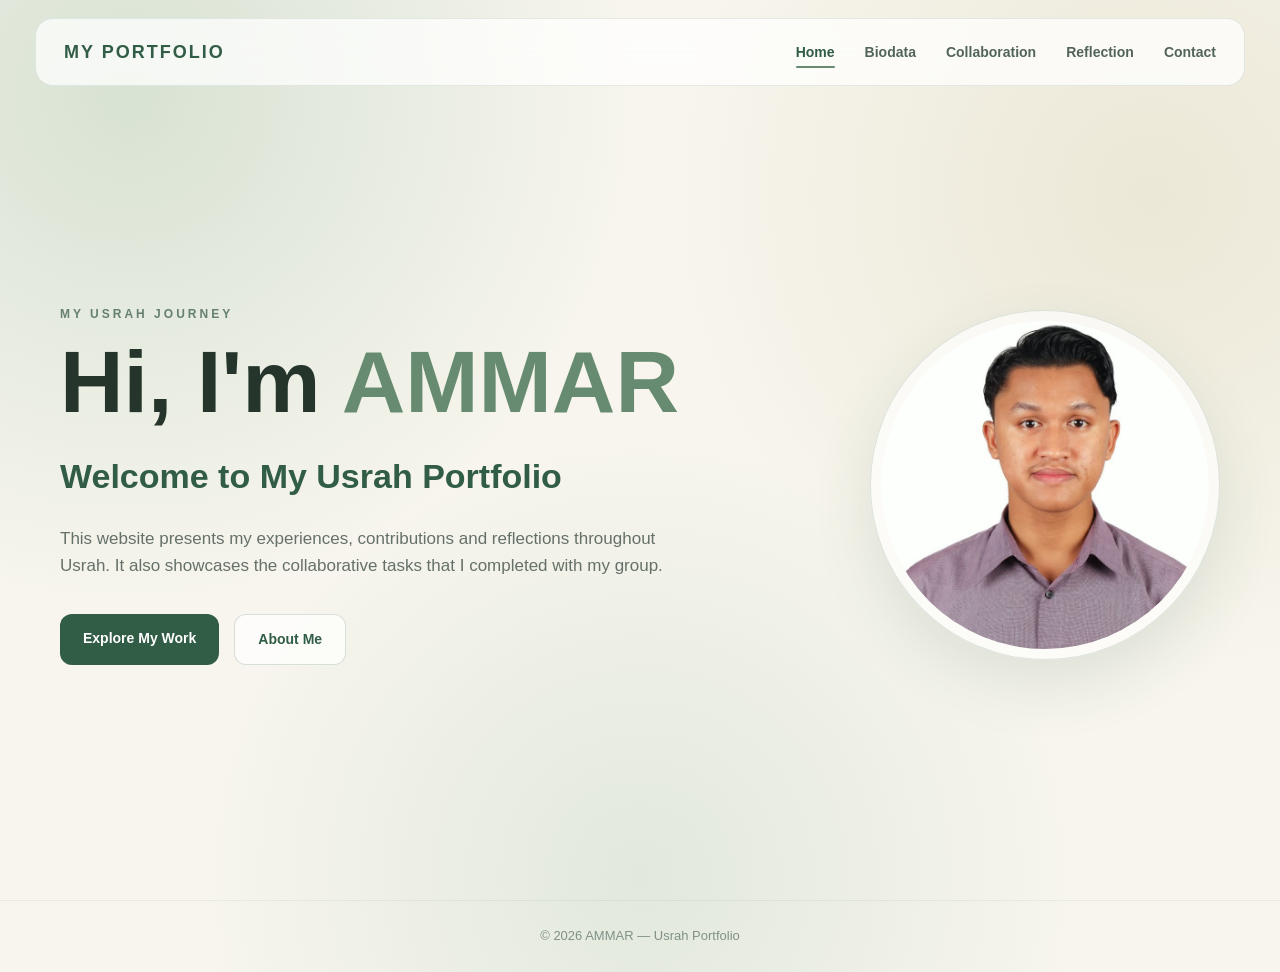
==== commit 47d76e14: "seperate page" ====
--- a/index.html
+++ b/index.html
@@ -2,80 +2,47 @@
 <html lang="en">
 
 <head>
-
     <meta charset="UTF-8">
-
     <meta name="viewport" content="width=device-width, initial-scale=1.0">
 
-    <title>E-Portfolio | Usrah</title>
+    <title>AMMAR | Usrah Portfolio</title>
 
     <meta name="description"
-        content="AMMAR's Usrah e-portfolio showcasing collaboration, projects, experiences and reflections.">
+          content="AMMAR's Usrah portfolio showcasing his biodata, collaboration, reflections and experiences.">
 
     <link rel="stylesheet" href="style.css">
-
 </head>
 
 <body>
 
-
-<!-- =========================
-NAVBAR
-========================= -->
-
 <nav id="navbar">
 
-    <div class="logo">
-        MY PORTFOLIO
-    </div>
+    <div class="logo">MY PORTFOLIO</div>
 
-    <button
-        class="menu-toggle"
-        onclick="toggleMenu()"
-        aria-label="Open navigation menu"
-    >
+    <button class="menu-toggle"
+            onclick="toggleMenu()"
+            aria-label="Open navigation menu">
         ☰
     </button>
 
     <ul id="nav-menu">
-
-        <li>
-            <a href="#home">Home</a>
-        </li>
-
-        <li>
-            <a href="#biodata">Biodata</a>
-        </li>
-
-        <li>
-            <a href="#collaboration">Collaboration</a>
-        </li>
-
-        <li>
-            <a href="#wish">Wish</a>
-        </li>
-
-        <li>
-            <a href="#contact">Contact</a>
-        </li>
-
+        <li><a href="index.html" class="active">Home</a></li>
+        <li><a href="biodata.html">Biodata</a></li>
+        <li><a href="collaboration.html">Collaboration</a></li>
+        <li><a href="reflection.html">Reflection</a></li>
+        <li><a href="contact.html">Contact</a></li>
     </ul>
 
 </nav>
 
 
+<main>
 
-<!-- =========================
-HOME
-========================= -->
-
-<section id="home">
+<section class="page-home">
 
     <div class="home-content">
 
-        <p class="small-text">
-            MY USRAH JOURNEY
-        </p>
+        <p class="small-text">MY USRAH JOURNEY</p>
 
         <h1>
             Hi, I'm <span>AMMAR</span>
@@ -86,18 +53,18 @@
         </h2>
 
         <p class="description">
-            This website presents my experiences, contributions and
-            reflections throughout Usrah. It also showcases the
-            collaborative tasks that I completed with my group.
+            This website presents my experiences, contributions
+            and reflections throughout Usrah. It also showcases
+            the collaborative tasks that I completed with my group.
         </p>
 
         <div class="home-buttons">
 
-            <a href="#collaboration" class="main-button">
+            <a href="collaboration.html" class="main-button">
                 Explore My Work
             </a>
 
-            <a href="#biodata" class="secondary-button">
+            <a href="biodata.html" class="secondary-button">
                 About Me
             </a>
 
@@ -109,599 +76,23 @@
     <div class="home-image">
 
         <div class="image-circle">
-
-            <img
-                src="profile.jpg"
-                alt="Profile picture of AMMAR"
-            >
-
+            <img src="profile.jpg"
+                 alt="Profile picture of AMMAR">
         </div>
 
     </div>
 
 </section>
 
+</main>
 
 
-<!-- =========================
-BIODATA
-========================= -->
-
-<section id="biodata" class="reveal">
-
-    <div class="section-content">
-
-        <p class="small-text">
-            GET TO KNOW ME
-        </p>
-
-        <h1>
-            Biodata
-        </h1>
-
-        <p class="section-intro">
-            Here is some general information about me and my
-            current educational background.
-        </p>
-
-
-        <div class="biodata-container">
-
-
-            <!-- PERSONAL INFORMATION -->
-
-            <div class="info-card">
-
-                <div class="card-icon">
-                    01
-                </div>
-
-                <h2>
-                    Personal Information
-                </h2>
-
-                <div class="info-list">
-
-                    <div class="info-item">
-
-                        <span>Name</span>
-
-                        <strong>
-                            Muhammad `Ammar Harith bin Roslim
-                        </strong>
-
-                    </div>
-
-
-                    <div class="info-item">
-
-                        <span>Age</span>
-
-                        <strong>
-                            18 Years Old
-                        </strong>
-
-                    </div>
-
-
-                    <div class="info-item">
-
-                        <span>Date of Birth</span>
-
-                        <strong>
-                            6 August 2008
-                        </strong>
-
-                    </div>
-
-
-                    <div class="info-item">
-
-                        <span>Hometown</span>
-
-                        <strong>
-                            Kampung Tanjung, Jerangau
-                        </strong>
-
-                    </div>
-
-
-                    <div class="info-item">
-
-                        <span>Postcode</span>
-
-                        <strong>
-                            23200 Bukit Besi
-                        </strong>
-
-                    </div>
-
-
-                    <div class="info-item">
-
-                        <span>Hobbies</span>
-
-                        <strong>
-                            Volleyball & Fishing
-                        </strong>
-
-                    </div>
-
-
-                    <div class="info-item">
-
-                        <span>Personality</span>
-
-                        <strong>
-                            Easy-going, hardworking and responsible,
-                            with a proactive mindset and a willingness
-                            to learn and improve.
-                        </strong>
-
-                    </div>
-
-                </div>
-
-            </div>
-
-
-
-            <!-- EDUCATION -->
-
-            <div class="info-card">
-
-                <div class="card-icon">
-                    02
-                </div>
-
-                <h2>
-                    Education
-                </h2>
-
-                <div class="info-list">
-
-                    <div class="info-item">
-
-                        <span>University</span>
-
-                        <strong>
-                            International Islamic University Malaysia
-                        </strong>
-
-                    </div>
-
-
-                    <div class="info-item">
-
-                        <span>Programme</span>
-
-                        <strong>
-                            Foundation of Engineering
-                        </strong>
-
-                    </div>
-
-                </div>
-
-            </div>
-
-
-
-            <!-- INTERESTS -->
-
-            <div class="info-card">
-
-                <div class="card-icon">
-                    03
-                </div>
-
-                <h2>
-                    My Interests
-                </h2>
-
-                <p>
-                    I am interested in technology, programming,
-                    engineering and learning new skills through
-                    practical experiences.
-                </p>
-
-            </div>
-
-        </div>
-
-    </div>
-
-</section>
-
-
-
-<!-- =========================
-COLLABORATION
-========================= -->
-
-<section id="collaboration" class="reveal">
-
-    <div class="section-content">
-
-        <p class="small-text">
-            GROUP WORK
-        </p>
-
-        <h1>
-            Collaboration
-        </h1>
-
-        <p class="section-intro">
-            One of the important parts of my Usrah experience
-            was working together with my group to complete our tasks.
-        </p>
-
-
-
-        <!-- PROJECT INTRO -->
-
-        <div class="collaboration-intro">
-
-            <span class="project-label">
-                USRAH GROUP PROJECT
-            </span>
-
-            <h2>
-                Islamic Books — A Divine Guide for Humanity
-            </h2>
-
-            <p>
-                Our group created an educational poster and a
-                presentation about the four major revealed books
-                in Islam. The project introduces the Zabur, Taurat,
-                Injil and Al-Quran, with a special focus on the
-                significance and guidance of the Al-Quran.
-            </p>
-
-        </div>
-
-
-
-        <!-- POSTER -->
-
-        <div class="work-block">
-
-            <div class="work-heading">
-
-                <span>
-                    01
-                </span>
-
-                <div>
-
-                    <p class="small-text">
-                        OUR ARTWORK
-                    </p>
-
-                    <h2>
-                        Group Poster
-                    </h2>
-
-                </div>
-
-            </div>
-
-
-            <div class="poster-container">
-
-                <img
-                    src="poster-usrah.jpeg"
-                    alt="Group poster about the four major revealed books in Islam"
-                >
-
-            </div>
-
-        </div>
-
-
-
-        <!-- VIDEO -->
-
-        <div class="work-block">
-
-            <div class="work-heading">
-
-                <span>
-                    02
-                </span>
-
-                <div>
-
-                    <p class="small-text">
-                        OUR PRESENTATION
-                    </p>
-
-                    <h2>
-                        Group Video
-                    </h2>
-
-                </div>
-
-            </div>
-
-
-            <div class="video-container">
-
-                <video
-                    controls
-                    preload="metadata"
-                >
-
-                    <source
-                        src="usrah-video.mp4"
-                        type="video/mp4"
-                    >
-
-                    Your browser does not support the video element.
-
-                </video>
-
-            </div>
-
-        </div>
-
-
-
-        <!-- CONTRIBUTION -->
-
-        <div class="contribution-grid">
-
-
-            <div class="reflection-card">
-
-                <p class="small-text">
-                    MY CONTRIBUTION
-                </p>
-
-                <h2>
-                    What I Did
-                </h2>
-
-                <p>
-                    I participated in the preparation of our group
-                    project and worked together with my group members
-                    to complete the poster and video presentation.
-                    Through this collaboration, I contributed to
-                    the completion of our shared tasks and supported
-                    the group throughout the project.
-                </p>
-
-            </div>
-
-
-            <div class="reflection-card">
-
-                <p class="small-text">
-                    MY EXPERIENCE
-                </p>
-
-                <h2>
-                    What I Learned
-                </h2>
-
-                <p>
-                    This collaboration taught me the importance of
-                    teamwork, communication and responsibility.
-                    Working with other members also helped me
-                    understand how different ideas can be combined
-                    to produce a better final result.
-                </p>
-
-            </div>
-
-        </div>
-
-    </div>
-
-</section>
-
-
-
-<!-- =========================
-WISH & REFLECTION
-========================= -->
-
-<section id="wish" class="reveal">
-
-    <div class="section-content">
-
-        <p class="small-text">
-            MY REFLECTION
-        </p>
-
-        <h1>
-            Wish & Reflection
-        </h1>
-
-        <p class="section-intro">
-            Usrah gave me opportunities to learn, participate
-            and reflect on my experiences.
-        </p>
-
-
-        <div class="wish-container">
-
-
-            <!-- FUTURE GOALS -->
-
-            <div class="wish-card">
-
-                <div class="wish-number">
-                    01
-                </div>
-
-                <h2>
-                    My Future Goals
-                </h2>
-
-                <p>
-                    In the future, I hope to continue improving my
-                    knowledge and skills in engineering, technology
-                    and programming. I want to become someone who
-                    can use knowledge and technology to create useful
-                    solutions and contribute positively to society.
-                </p>
-
-            </div>
-
-
-
-            <!-- WHAT I GAINED -->
-
-            <div class="wish-card">
-
-                <div class="wish-number">
-                    02
-                </div>
-
-                <h2>
-                    What I Gained From Usrah
-                </h2>
-
-                <p>
-                    Throughout Usrah, I gained a better
-                    understanding of the importance of teamwork,
-                    communication, responsibility and reflection.
-                    The activities also encouraged me to appreciate
-                    Islamic values and apply them in my daily life.
-                </p>
-
-            </div>
-
-
-
-            <!-- FEELING -->
-
-            <div class="wish-card">
-
-                <div class="wish-number">
-                    03
-                </div>
-
-                <h2>
-                    How I Feel After Completing the Tasks
-                </h2>
-
-                <p>
-                    After completing all the tasks, I feel satisfied
-                    because I was able to finish the activities
-                    together with my group members. The experience
-                    also gave me a sense of accomplishment and helped
-                    me become more confident in working as part of a team.
-                </p>
-
-            </div>
-
-
-
-            <!-- IMPROVEMENT -->
-
-            <div class="wish-card">
-
-                <div class="wish-number">
-                    04
-                </div>
-
-                <h2>
-                    My Suggestion for Improvement
-                </h2>
-
-                <p>
-                    One improvement I would suggest for Usrah
-                    is to include more interactive activities and
-                    discussions. This could encourage students to
-                    participate more actively and make the learning
-                    experience more engaging.
-                </p>
-
-            </div>
-
-        </div>
-
-    </div>
-
-</section>
-
-
-
-<!-- =========================
-CONTACT
-========================= -->
-
-<section id="contact" class="reveal">
-
-    <div class="contact-content">
-
-        <p class="small-text">
-            GET IN TOUCH
-        </p>
-
-        <h1>
-            Let's Connect
-        </h1>
-
-        <p class="contact-description">
-            If you would like to contact me or connect with me,
-            you can find me through the following links.
-        </p>
-
-
-        <div class="contact-buttons">
-
-            <a
-                href="mailto:ammartharith@gmail.com"
-                class="contact-button"
-            >
-                Email
-            </a>
-
-
-            <a
-                href="https://www.instagram.com/ammrith_"
-                class="contact-button"
-                target="_blank"
-                rel="noopener noreferrer"
-            >
-                Instagram
-            </a>
-
-
-            <a
-                href="tel:+60148495315"
-                class="contact-button"
-            >
-                Phone
-            </a>
-
-        </div>
-
-    </div>
-
-</section>
-
-
-
-<!-- =========================
-FOOTER
-========================= -->
-
 <footer>
-
-    <p>
-        © 2026 AMMAR — Usrah Portfolio
-    </p>
-
+    <p>© 2026 AMMAR — Usrah Portfolio</p>
 </footer>
-
 
 
 <script src="script.js"></script>
 
 </body>
-
 </html>
--- a/style.css
+++ b/style.css
@@ -1,14 +1,9 @@
-/* =========================
-GLOBAL
-========================= */
-
 * {
     margin: 0;
     padding: 0;
     box-sizing: border-box;
     scroll-behavior: smooth;
 }
-
 
 body {
     font-family: Arial, Helvetica, sans-serif;
@@ -35,72 +30,27 @@
     line-height: 1.6;
 }
 
-
 a {
     text-decoration: none;
     color: inherit;
 }
 
-
 img {
     max-width: 100%;
     display: block;
 }
 
 
-section {
-    min-height: 100vh;
-    padding: 120px 60px;
-}
-
-
-.section-content {
-    width: 100%;
-    max-width: 1200px;
-    margin: auto;
-}
-
-
-.small-text {
-    font-size: 12px;
-    font-weight: bold;
-    letter-spacing: 3px;
-    text-transform: uppercase;
-    color: #66806e;
-    margin-bottom: 12px;
-}
-
-
-h1 {
-    font-size: clamp(42px, 6vw, 76px);
-    line-height: 1.05;
-    margin-bottom: 20px;
-    color: #26352c;
-}
-
-
-h2 {
-    color: #315c45;
-}
-
-
-.section-intro {
-    max-width: 700px;
-    font-size: 17px;
-    color: #657168;
-    margin-bottom: 55px;
-}
-
-
-
 /* =========================
-NAVBAR
+   NAVBAR
 ========================= */
 
 nav {
     position: fixed;
+
     top: 18px;
     left: 50%;
+
     transform: translateX(-50%);
 
     width: calc(100% - 70px);
@@ -115,6 +65,7 @@
     justify-content: space-between;
 
     background: rgba(255, 255, 255, 0.72);
+
     backdrop-filter: blur(18px);
     -webkit-backdrop-filter: blur(18px);
 
@@ -127,11 +78,10 @@
     transition: 0.3s ease;
 }
 
-
 nav.scrolled {
-    box-shadow: 0 10px 30px rgba(48, 70, 56, 0.08);
-}
-
+    box-shadow:
+        0 10px 30px rgba(48, 70, 56, 0.08);
+}
 
 .logo {
     font-size: 18px;
@@ -140,7 +90,6 @@
     color: #315c45;
 }
 
-
 nav ul {
     display: flex;
     align-items: center;
@@ -148,19 +97,37 @@
     list-style: none;
 }
 
-
 nav ul li a {
+    position: relative;
+
     font-size: 14px;
     font-weight: 600;
+
     color: #52645a;
+
     transition: 0.25s ease;
 }
 
-
-nav ul li a:hover {
+nav ul li a:hover,
+nav ul li a.active {
     color: #315c45;
 }
 
+nav ul li a.active::after {
+    content: "";
+
+    position: absolute;
+
+    left: 0;
+    right: 0;
+    bottom: -8px;
+
+    height: 2px;
+
+    background: #668b70;
+
+    border-radius: 10px;
+}
 
 .menu-toggle {
     display: none;
@@ -169,109 +136,167 @@
     background: transparent;
 
     font-size: 28px;
+
     color: #315c45;
 
     cursor: pointer;
 }
 
 
-
 /* =========================
-HOME
+   GENERAL
 ========================= */
 
-#home {
+.page-section {
     min-height: 100vh;
 
+    padding: 150px 60px 100px;
+}
+
+.section-content {
+    width: 100%;
+    max-width: 1200px;
+    margin: auto;
+}
+
+.small-text {
+    font-size: 12px;
+    font-weight: bold;
+
+    letter-spacing: 3px;
+    text-transform: uppercase;
+
+    color: #66806e;
+
+    margin-bottom: 12px;
+}
+
+h1 {
+    font-size: clamp(42px, 6vw, 76px);
+
+    line-height: 1.05;
+
+    margin-bottom: 20px;
+
+    color: #26352c;
+}
+
+h2 {
+    color: #315c45;
+}
+
+.section-intro {
+    max-width: 700px;
+
+    font-size: 17px;
+
+    color: #657168;
+
+    margin-bottom: 55px;
+}
+
+
+/* =========================
+   HOME
+========================= */
+
+.page-home {
+    min-height: 100vh;
+
+    max-width: 1400px;
+
+    margin: auto;
+
+    padding:
+        150px 60px
+        80px;
+
     display: flex;
+
     align-items: center;
     justify-content: space-between;
 
     gap: 70px;
-
-    max-width: 1400px;
-    margin: auto;
-
-    padding-top: 150px;
-}
-
+}
 
 .home-content {
     flex: 1;
+
     max-width: 700px;
 }
-
 
 .home-content h1 {
     font-size: clamp(48px, 7vw, 88px);
 }
 
-
 .home-content h1 span {
     color: #668b70;
 }
 
-
 .home-content h2 {
     font-size: clamp(22px, 3vw, 34px);
+
     margin-bottom: 22px;
 }
-
 
 .description {
     max-width: 620px;
+
     font-size: 17px;
+
     color: #657168;
+
     margin-bottom: 35px;
 }
-
 
 .home-buttons {
     display: flex;
+
     gap: 15px;
+
     flex-wrap: wrap;
 }
-
 
 .main-button,
 .secondary-button {
     padding: 13px 23px;
+
     border-radius: 12px;
+
     font-size: 14px;
     font-weight: 700;
+
     transition: 0.3s ease;
 }
-
 
 .main-button {
     background: #315c45;
     color: white;
 }
 
-
 .main-button:hover {
     transform: translateY(-3px);
+
     background: #264c38;
 }
-
 
 .secondary-button {
     background: rgba(255, 255, 255, 0.7);
+
     border: 1px solid rgba(49, 92, 69, 0.18);
+
     color: #315c45;
 }
-
 
 .secondary-button:hover {
     transform: translateY(-3px);
+
     background: white;
 }
-
 
 .home-image {
     flex: 0 0 350px;
 }
-
 
 .image-circle {
     width: 350px;
@@ -289,7 +314,6 @@
         0 25px 60px rgba(49, 92, 69, 0.12);
 }
 
-
 .image-circle img {
     width: 100%;
     height: 100%;
@@ -300,15 +324,9 @@
 }
 
 
-
 /* =========================
-BIODATA
+   BIODATA
 ========================= */
-
-#biodata {
-    background: rgba(255, 255, 255, 0.18);
-}
-
 
 .biodata-container {
     display: grid;
@@ -319,7 +337,6 @@
     gap: 25px;
 }
 
-
 .info-card {
     padding: 32px;
 
@@ -328,8 +345,8 @@
     background:
         rgba(255, 255, 255, 0.68);
 
-    border: 1px solid
-        rgba(49, 92, 69, 0.12);
+    border:
+        1px solid rgba(49, 92, 69, 0.12);
 
     border-radius: 20px;
 
@@ -339,14 +356,12 @@
     transition: 0.3s ease;
 }
 
-
 .info-card:hover {
     transform: translateY(-6px);
 
     box-shadow:
         0 20px 45px rgba(49, 92, 69, 0.1);
 }
-
 
 .card-icon {
     width: 48px;
@@ -368,65 +383,66 @@
     margin-bottom: 20px;
 }
 
-
 .info-card h2 {
     font-size: 23px;
+
     margin-bottom: 24px;
 }
-
 
 .info-list {
     display: flex;
+
     flex-direction: column;
+
     gap: 18px;
 }
 
+.info-card:first-child .info-list {
+    display: grid;
+
+    grid-template-columns:
+        1fr 1fr;
+
+    gap: 18px;
+}
 
 .info-item {
     display: flex;
+
     flex-direction: column;
+
     gap: 4px;
 }
 
+.info-item.full-width {
+    grid-column: 1 / -1;
+}
 
 .info-item span {
     font-size: 11px;
+
     letter-spacing: 1.5px;
+
     text-transform: uppercase;
+
     color: #819087;
+
     font-weight: 700;
 }
-
 
 .info-item strong {
     font-size: 14px;
+
     color: #35453b;
 }
 
-
-
-/* PERSONAL INFORMATION ONLY
-   DESKTOP = 2 COLUMNS
-*/
-
-.info-card:first-child .info-list {
-    display: grid;
-
-    grid-template-columns:
-        1fr 1fr;
-
-    gap: 18px;
-}
-
-
-.info-card:first-child .info-item:last-child {
-    grid-column: 1 / -1;
-}
-
+.info-card p {
+    color: #657168;
+}
 
 
 /* =========================
-COLLABORATION
+   COLLABORATION
 ========================= */
 
 .collaboration-intro {
@@ -439,8 +455,8 @@
     background:
         rgba(255, 255, 255, 0.65);
 
-    border: 1px solid
-        rgba(49, 92, 69, 0.12);
+    border:
+        1px solid rgba(49, 92, 69, 0.12);
 
     border-radius: 20px;
 
@@ -448,45 +464,45 @@
         0 15px 40px rgba(49, 92, 69, 0.05);
 }
 
-
 .project-label {
     display: inline-block;
 
     font-size: 11px;
+
     font-weight: 800;
+
     letter-spacing: 2px;
 
     color: #66806e;
 
     margin-bottom: 15px;
 }
-
 
 .collaboration-intro h2 {
     font-size: 30px;
+
     margin-bottom: 15px;
 }
-
 
 .collaboration-intro p {
     color: #657168;
+
     max-width: 800px;
 }
-
 
 .work-block {
     margin-bottom: 70px;
 }
 
-
 .work-heading {
     display: flex;
+
     align-items: center;
+
     gap: 20px;
 
     margin-bottom: 25px;
 }
-
 
 .work-heading > span {
     width: 48px;
@@ -497,29 +513,26 @@
     justify-content: center;
 
     background: #315c45;
+
     color: white;
 
     border-radius: 14px;
 
     font-weight: 800;
+
     font-size: 14px;
 }
-
 
 .work-heading h2 {
     font-size: 30px;
 }
 
-
 .work-heading .small-text {
     margin-bottom: 2px;
 }
 
 
-
-/* =========================
-POSTER
-========================= */
+/* POSTER */
 
 .poster-container {
     width: 100%;
@@ -529,8 +542,8 @@
     background:
         rgba(255, 255, 255, 0.68);
 
-    border: 1px solid
-        rgba(49, 92, 69, 0.12);
+    border:
+        1px solid rgba(49, 92, 69, 0.12);
 
     border-radius: 20px;
 
@@ -540,9 +553,9 @@
     text-align: center;
 }
 
-
 .poster-container img {
     width: 100%;
+
     height: auto;
 
     max-width: 900px;
@@ -552,13 +565,16 @@
     border-radius: 12px;
 
     object-fit: contain;
-}
-
-
-
-/* =========================
-VIDEO
-========================= */
+
+    transition: 0.3s ease;
+}
+
+.poster-container img:hover {
+    transform: scale(1.01);
+}
+
+
+/* VIDEO */
 
 .video-container {
     width: 100%;
@@ -568,8 +584,8 @@
     background:
         rgba(255, 255, 255, 0.68);
 
-    border: 1px solid
-        rgba(49, 92, 69, 0.12);
+    border:
+        1px solid rgba(49, 92, 69, 0.12);
 
     border-radius: 20px;
 
@@ -577,11 +593,11 @@
         0 15px 40px rgba(49, 92, 69, 0.07);
 }
 
-
 .video-container video {
     display: block;
 
     width: 100%;
+
     height: auto;
 
     max-height: 700px;
@@ -594,10 +610,7 @@
 }
 
 
-
-/* =========================
-CONTRIBUTION
-========================= */
+/* CONTRIBUTION */
 
 .contribution-grid {
     display: grid;
@@ -608,15 +621,14 @@
     gap: 25px;
 }
 
-
 .reflection-card {
     padding: 32px;
 
     background:
         rgba(255, 255, 255, 0.68);
 
-    border: 1px solid
-        rgba(49, 92, 69, 0.12);
+    border:
+        1px solid rgba(49, 92, 69, 0.12);
 
     border-radius: 20px;
 
@@ -624,26 +636,18 @@
         0 15px 40px rgba(49, 92, 69, 0.05);
 }
 
-
 .reflection-card h2 {
     margin-bottom: 15px;
 }
 
-
 .reflection-card p:last-child {
     color: #657168;
 }
 
 
-
 /* =========================
-WISH & REFLECTION
+   REFLECTION
 ========================= */
-
-#wish {
-    background: rgba(255, 255, 255, 0.2);
-}
-
 
 .wish-container {
     display: grid;
@@ -654,15 +658,14 @@
     gap: 25px;
 }
 
-
 .wish-card {
     padding: 32px;
 
     background:
         rgba(255, 255, 255, 0.68);
 
-    border: 1px solid
-        rgba(49, 92, 69, 0.12);
+    border:
+        1px solid rgba(49, 92, 69, 0.12);
 
     border-radius: 20px;
 
@@ -672,11 +675,9 @@
     transition: 0.3s ease;
 }
 
-
 .wish-card:hover {
     transform: translateY(-5px);
 }
-
 
 .wish-number {
     width: 45px;
@@ -693,49 +694,50 @@
     border-radius: 13px;
 
     font-size: 13px;
+
     font-weight: 800;
 
     margin-bottom: 20px;
 }
-
 
 .wish-card h2 {
     margin-bottom: 15px;
 }
 
-
 .wish-card p {
     color: #657168;
 }
 
 
-
 /* =========================
-CONTACT
+   CONTACT
 ========================= */
 
-#contact {
-    min-height: 75vh;
+.contact-page {
+    min-height: 100vh;
+
+    padding:
+        150px 20px 100px;
 
     display: flex;
+
     align-items: center;
     justify-content: center;
 
     text-align: center;
 }
 
-
 .contact-content {
     max-width: 700px;
+
     margin: auto;
 }
-
 
 .contact-description {
     color: #657168;
+
     margin-bottom: 30px;
 }
-
 
 .contact-buttons {
     display: flex;
@@ -747,7 +749,6 @@
     flex-wrap: wrap;
 }
 
-
 .contact-button {
     padding: 13px 25px;
 
@@ -758,11 +759,11 @@
     color: white;
 
     font-weight: 700;
+
     font-size: 14px;
 
     transition: 0.3s ease;
 }
-
 
 .contact-button:hover {
     transform: translateY(-3px);
@@ -771,9 +772,8 @@
 }
 
 
-
 /* =========================
-FOOTER
+   FOOTER
 ========================= */
 
 footer {
@@ -785,14 +785,13 @@
 
     font-size: 13px;
 
-    border-top: 1px solid
-        rgba(49, 92, 69, 0.08);
-}
-
+    border-top:
+        1px solid rgba(49, 92, 69, 0.08);
+}
 
 
 /* =========================
-SCROLL REVEAL
+   ANIMATION
 ========================= */
 
 .reveal {
@@ -805,7 +804,6 @@
         transform 0.8s ease;
 }
 
-
 .reveal.active {
     opacity: 1;
 
@@ -813,19 +811,13 @@
 }
 
 
-
 /* =========================
-TABLET
+   TABLET
 ========================= */
 
 @media (max-width: 1000px) {
 
-    section {
-        padding: 110px 40px;
-    }
-
-
-    #home {
+    .page-home {
         flex-direction: column;
 
         justify-content: center;
@@ -834,54 +826,44 @@
 
         padding-top: 140px;
     }
-
 
     .home-content {
         max-width: 800px;
     }
-
 
     .description {
         margin-left: auto;
         margin-right: auto;
     }
 
-
     .home-buttons {
         justify-content: center;
     }
 
-
     .home-image {
         flex: none;
     }
 
-
     .biodata-container {
         grid-template-columns: 1fr;
     }
 
-
     .info-card {
         min-height: auto;
     }
 
-
     .contribution-grid {
         grid-template-columns: 1fr;
     }
 
-
     .wish-container {
         grid-template-columns: 1fr;
     }
-
-}
-
+}
 
 
 /* =========================
-MOBILE
+   MOBILE
 ========================= */
 
 @media (max-width: 750px) {
@@ -889,32 +871,32 @@
     nav {
         top: 10px;
 
-        width: calc(100% - 24px);
+        width:
+            calc(100% - 24px);
 
         height: 62px;
 
-        padding: 0 20px;
+        padding:
+            0 20px;
 
         border-radius: 15px;
     }
-
 
     .logo {
         font-size: 16px;
     }
 
-
     .menu-toggle {
         display: block;
     }
 
-
     nav ul {
         display: none;
 
         position: absolute;
 
         top: 70px;
+
         left: 0;
 
         width: 100%;
@@ -930,8 +912,8 @@
 
         backdrop-filter: blur(18px);
 
-        border: 1px solid
-            rgba(49, 92, 69, 0.12);
+        border:
+            1px solid rgba(49, 92, 69, 0.12);
 
         border-radius: 15px;
 
@@ -939,74 +921,83 @@
             0 15px 35px rgba(49, 92, 69, 0.1);
     }
 
-
     nav ul.active {
         display: flex;
     }
 
-
     nav ul li {
         width: 100%;
     }
 
-
     nav ul li a {
         display: block;
 
         width: 100%;
 
-        padding: 13px 15px;
+        padding:
+            13px 15px;
 
         border-radius: 10px;
     }
 
-
-    nav ul li a:hover {
+    nav ul li a.active::after {
+        display: none;
+    }
+
+    nav ul li a:hover,
+    nav ul li a.active {
         background: #eef2eb;
     }
 
 
-
-    section {
+    /* GENERAL */
+
+    .page-section {
         min-height: auto;
 
         padding:
-            100px
-            20px
-            80px;
-    }
-
-
-    #home {
+            110px 20px 80px;
+    }
+
+    h1 {
+        font-size: 43px;
+    }
+
+    .section-intro {
+        font-size: 15px;
+
+        margin-bottom: 35px;
+    }
+
+
+    /* HOME */
+
+    .page-home {
         min-height: 100vh;
 
         gap: 45px;
 
-        padding-top: 130px;
-    }
-
+        padding:
+            130px 20px 80px;
+    }
 
     .home-content h1 {
         font-size: 48px;
     }
 
-
     .home-content h2 {
         font-size: 24px;
     }
 
-
     .description {
         font-size: 15px;
     }
 
-
     .home-buttons {
         flex-direction: column;
 
         align-items: stretch;
     }
-
 
     .main-button,
     .secondary-button {
@@ -1015,7 +1006,6 @@
         width: 100%;
     }
 
-
     .home-image {
         width: 100%;
 
@@ -1023,7 +1013,6 @@
 
         justify-content: center;
     }
-
 
     .image-circle {
         width: 250px;
@@ -1031,49 +1020,29 @@
     }
 
 
-
-    h1 {
-        font-size: 43px;
-    }
-
-
-    .section-intro {
-        font-size: 15px;
-
-        margin-bottom: 35px;
-    }
-
-
-
-    /* PERSONAL INFO MOBILE */
+    /* BIODATA */
 
     .info-card:first-child .info-list {
         grid-template-columns: 1fr;
     }
 
-
-    .info-card:first-child .info-item:last-child {
+    .info-item.full-width {
         grid-column: auto;
     }
-
-
 
     .info-card {
         padding: 25px;
     }
 
-
     .info-card h2 {
         font-size: 22px;
     }
 
-
     .info-item strong {
         font-size: 13px;
     }
 
 
-
     /* COLLABORATION */
 
     .collaboration-intro {
@@ -1082,21 +1051,17 @@
         margin-bottom: 45px;
     }
 
-
     .collaboration-intro h2 {
         font-size: 25px;
     }
 
-
     .work-block {
         margin-bottom: 50px;
     }
 
-
     .work-heading {
         gap: 13px;
     }
-
 
     .work-heading > span {
         width: 42px;
@@ -1105,33 +1070,29 @@
         flex-shrink: 0;
     }
 
-
     .work-heading h2 {
         font-size: 24px;
     }
 
-
     .poster-container {
         padding: 12px;
     }
 
-
     .poster-container img {
         width: 100%;
+
         height: auto;
     }
-
 
     .video-container {
         padding: 8px;
     }
 
-
     .video-container video {
         width: 100%;
+
         height: auto;
     }
-
 
     .reflection-card,
     .wish-card {
@@ -1139,13 +1100,19 @@
     }
 
 
+    /* CONTACT */
+
+    .contact-page {
+        padding:
+            130px 20px 80px;
+    }
+
     .contact-buttons {
         flex-direction: column;
 
         align-items: stretch;
     }
 
-
     .contact-button {
         width: 100%;
     }
@@ -1153,39 +1120,34 @@
 }
 
 
-
 /* =========================
-SMALL MOBILE
+   SMALL PHONE
 ========================= */
 
 @media (max-width: 420px) {
 
     .logo {
         font-size: 14px;
+
         letter-spacing: 1.5px;
     }
-
 
     .home-content h1 {
         font-size: 40px;
     }
 
-
     .home-content h2 {
         font-size: 21px;
     }
-
 
     .image-circle {
         width: 220px;
         height: 220px;
     }
 
-
     h1 {
         font-size: 38px;
     }
-
 
     .info-card,
     .reflection-card,
@@ -1193,7 +1155,6 @@
         padding: 22px;
     }
 
-
     .work-heading h2 {
         font-size: 21px;
     }
